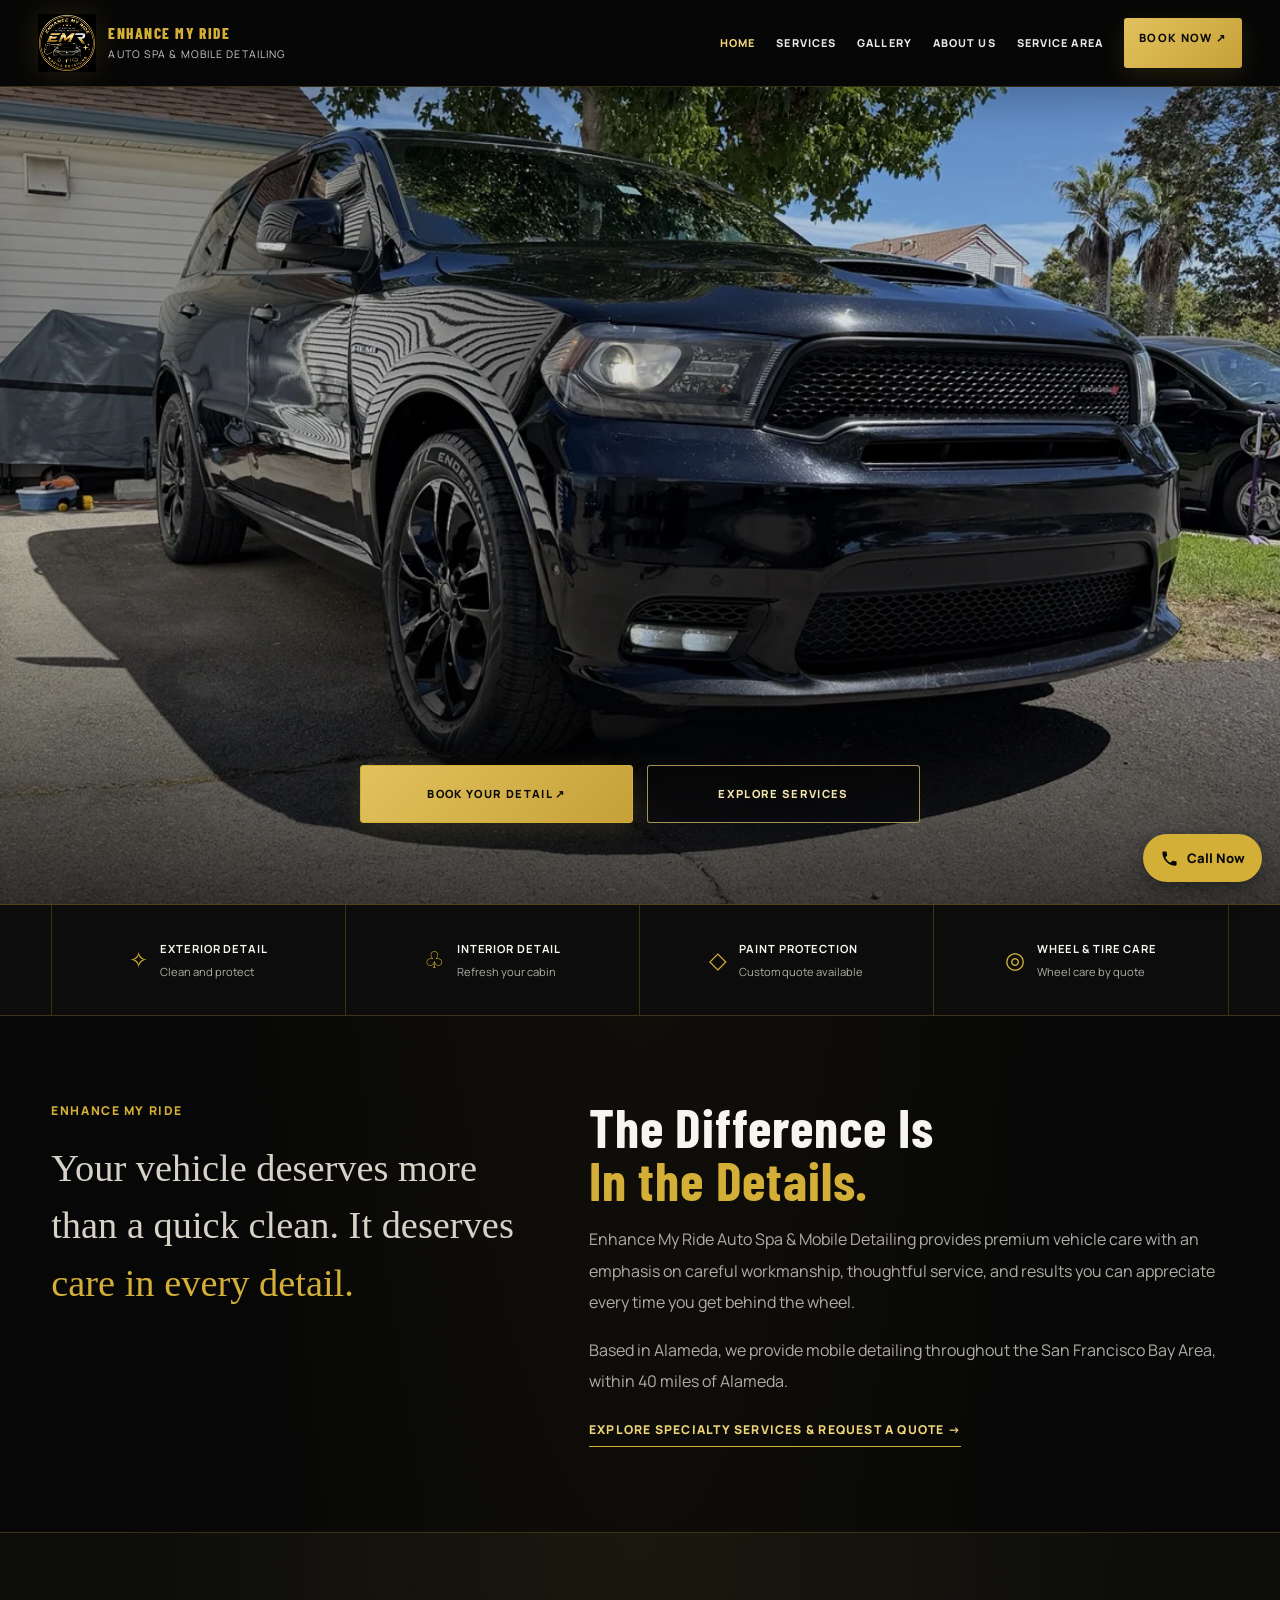
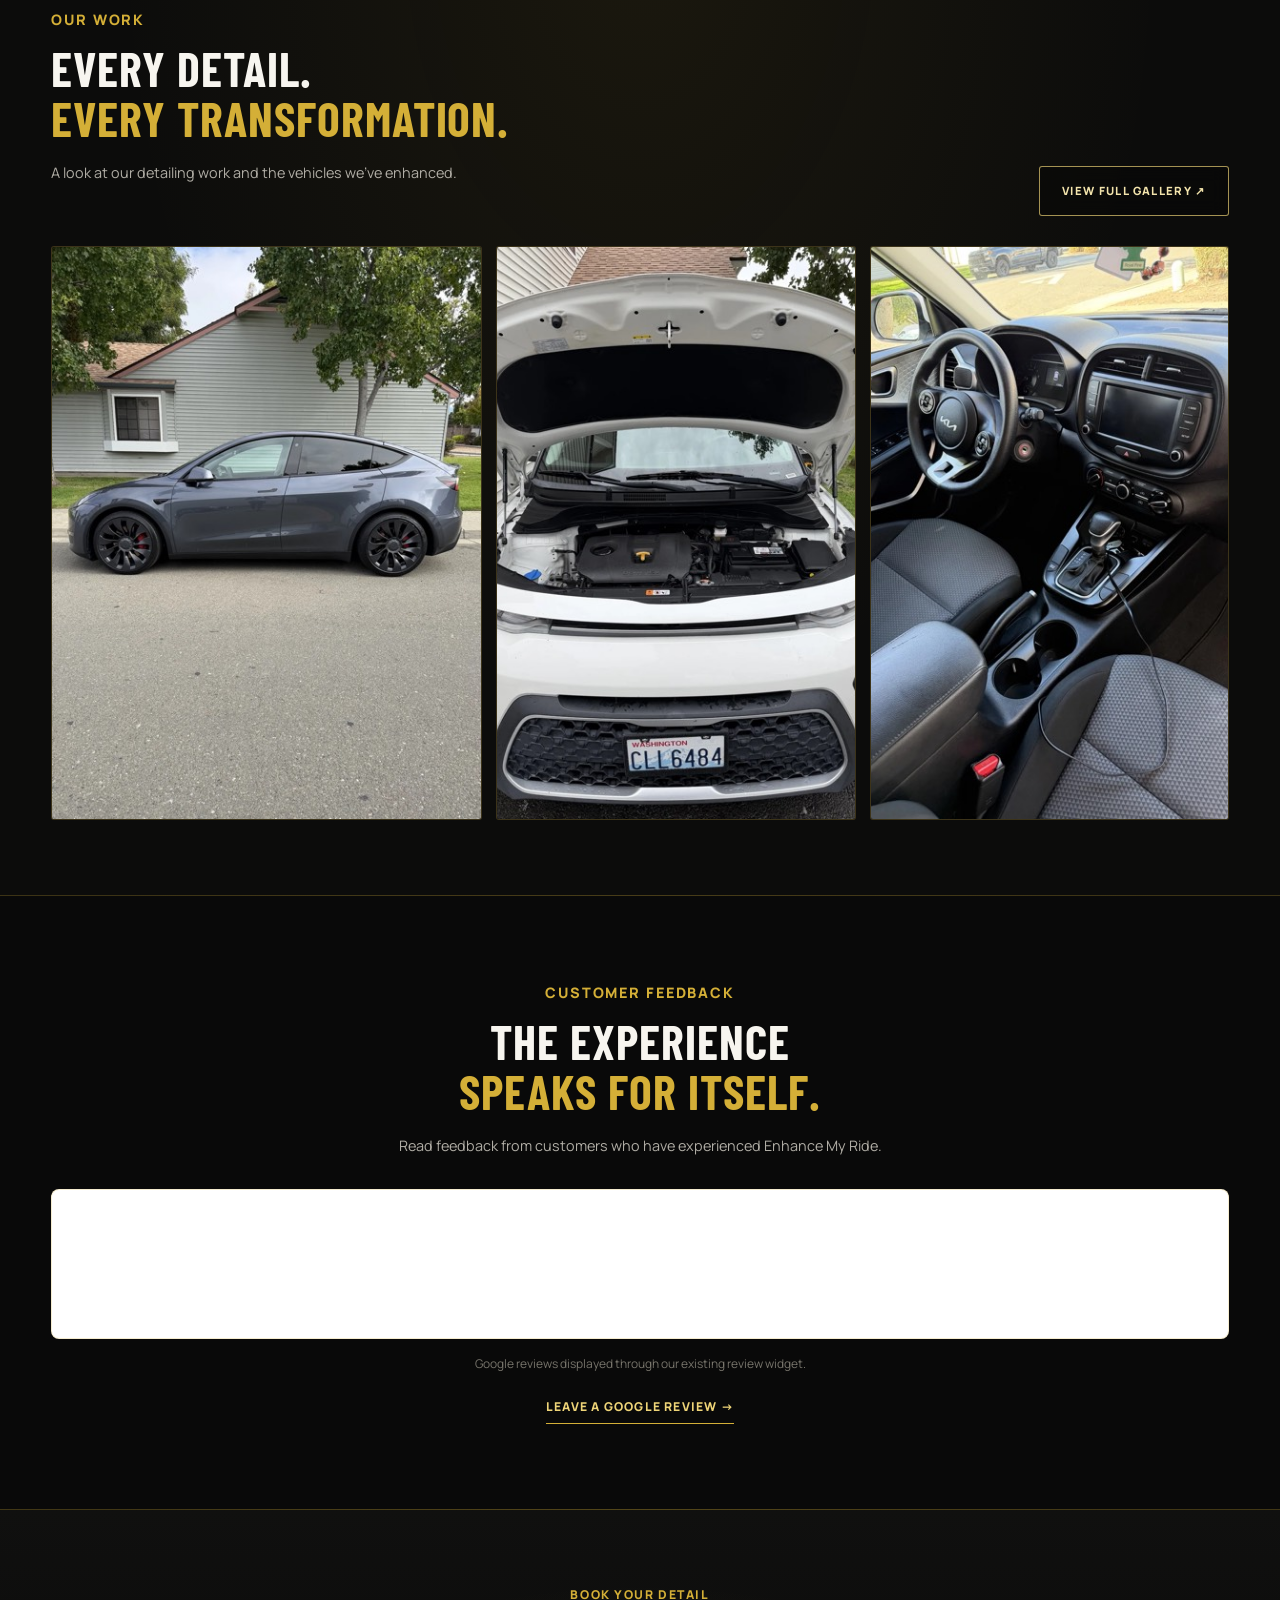
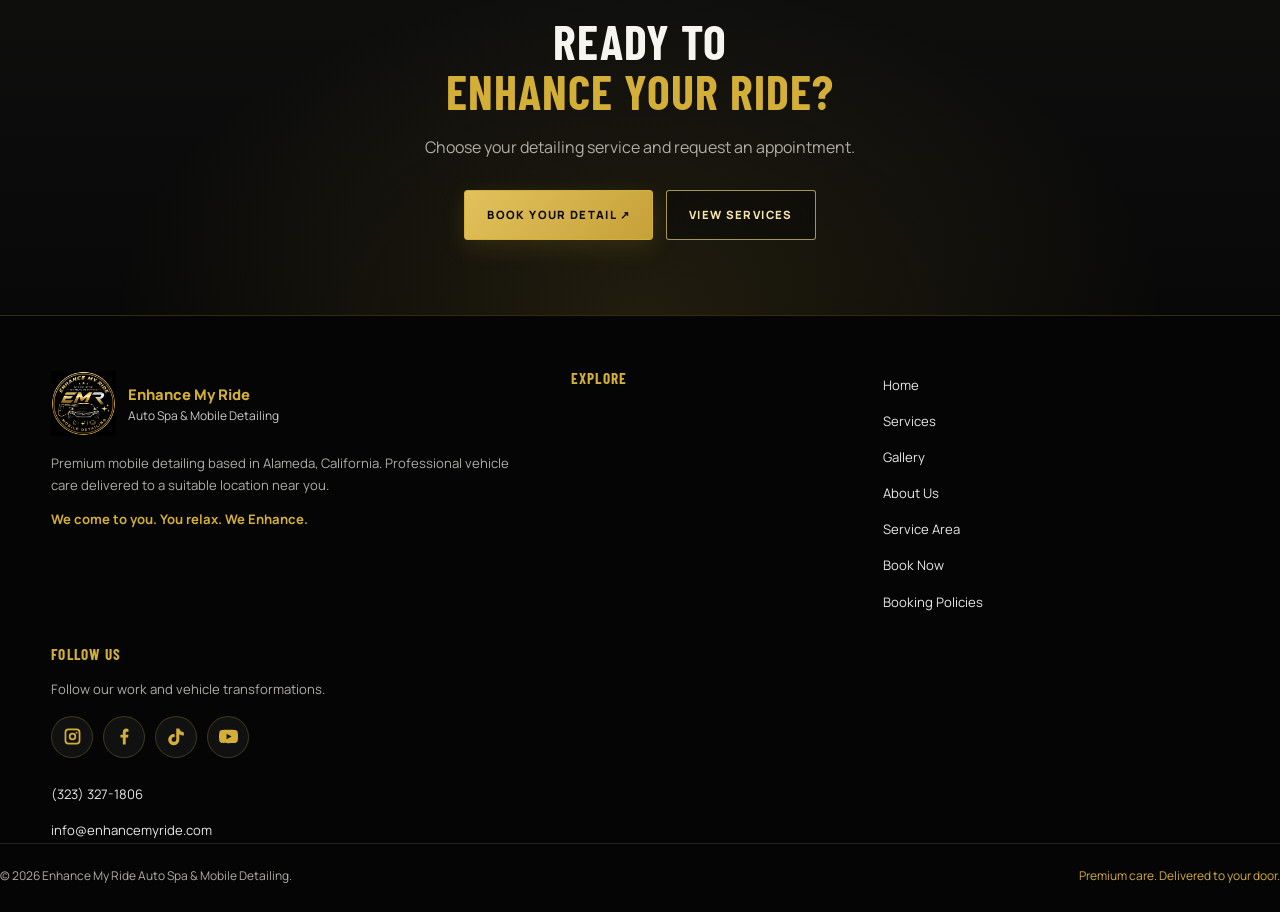
==== index.html @ b9f1338a "Redesign website with premium automotive styling" ====
<!DOCTYPE html>
<html lang="en">
<head>
  <meta charset="UTF-8">
  <meta name="viewport" content="width=device-width, initial-scale=1">

  <title>Mobile Car Detailing in Alameda, CA | Enhance My Ride Auto Spa</title>

  <meta name="description" content="Enhance My Ride Auto Spa &amp; Mobile Detailing provides mobile car detailing in Alameda and the Bay Area, within 40 miles. Request a custom quote.">
  <meta name="theme-color" content="#080808">
  <meta name="robots" content="index, follow">

  <link rel="canonical" href="https://enhancemyride.com/">
  <link rel="icon" href="images/enhance-my-ride-logo.webp?v=3">

  <meta property="og:type" content="website">
  <meta property="og:title" content="Mobile Car Detailing in Alameda, CA | Enhance My Ride Auto Spa">
  <meta property="og:description" content="Mobile detailing in Alameda and the San Francisco Bay Area within 40 miles. Request a custom quote from Enhance My Ride Auto Spa &amp; Mobile Detailing.">
  <meta property="og:url" content="https://enhancemyride.com/">
  <meta property="og:site_name" content="Enhance My Ride Auto Spa &amp; Mobile Detailing">
  <meta property="og:image" content="https://enhancemyride.com/images/enhance-my-ride-logo.webp">

  <meta name="twitter:card" content="summary_large_image">
  <meta name="twitter:title" content="Mobile Car Detailing in Alameda, CA | Enhance My Ride Auto Spa">
  <meta name="twitter:description" content="Mobile detailing in Alameda and the Bay Area within 40 miles. Request a custom quote.">
  <meta name="twitter:image" content="https://enhancemyride.com/images/enhance-my-ride-logo.webp">

  <link rel="preconnect" href="https://fonts.googleapis.com">
  <link rel="preconnect" href="https://fonts.gstatic.com" crossorigin>

  <link href="https://fonts.googleapis.com/css2?family=Barlow+Condensed:wght@500;600;700;800&family=Manrope:wght@400;500;600;700;800&display=swap" rel="stylesheet">
  <link rel="preload" as="image" href="images/IMG_3235.webp" fetchpriority="high">

  <script type="application/ld+json">
  {
    "@context": "https://schema.org",
    "@graph": [
      {
        "@type": "AutomotiveBusiness",
        "@id": "https://enhancemyride.com/#business",
        "name": "Enhance My Ride Auto Spa & Mobile Detailing",
        "url": "https://enhancemyride.com/",
        "image": "https://enhancemyride.com/images/enhance-my-ride-logo.webp",
        "telephone": "+1-323-327-1806",
        "email": "info@enhancemyride.com",
        "priceRange": "$$",
        "description": "Enhance My Ride Auto Spa & Mobile Detailing provides mobile auto detailing in Alameda and the San Francisco Bay Area, within 40 miles of Alameda.",
        "address": {
          "@type": "PostalAddress",
          "addressLocality": "Alameda",
          "addressRegion": "CA",
          "addressCountry": "US"
        },
        "areaServed": [
          {"@type":"City","name":"Alameda, California"},
          {"@type":"City","name":"Oakland, California"},
          {"@type":"City","name":"San Leandro, California"},
          {"@type":"City","name":"Berkeley, California"},
          {"@type":"City","name":"Emeryville, California"},
          {"@type":"City","name":"Hayward, California"},
          {"@type":"City","name":"San Francisco, California"}
        ]
      },
      {
        "@type": "WebSite",
        "@id": "https://enhancemyride.com/#website",
        "url": "https://enhancemyride.com/",
        "name": "Enhance My Ride Auto Spa & Mobile Detailing",
        "publisher": {
          "@id": "https://enhancemyride.com/#business"
        }
      },
      {
        "@type": "WebPage",
        "@id": "https://enhancemyride.com/#webpage",
        "url": "https://enhancemyride.com/",
        "name": "Mobile Car Detailing in Alameda, CA",
        "isPartOf": {
          "@id": "https://enhancemyride.com/#website"
        },
        "about": {
          "@id": "https://enhancemyride.com/#business"
        }
      }
    ]
  }
  </script>

  <style>
    :root {
      --black: #080808;
      --black-soft: #111111;
      --black-card: #171715;
      --gold: #d4af37;
      --gold-light: #ecd27a;
      --white: #f6f4ee;
      --muted: #aaa69b;
      --line: rgba(212,175,55,.25);
      --max: 1180px;
    }

    *,
    *::before,
    *::after {
      box-sizing: border-box;
      margin: 0;
      padding: 0;
    }

    html {
      scroll-behavior: smooth;
      scroll-padding-top: 100px;
    }

    body {
      min-width: 320px;
      overflow-x: hidden;
      background: var(--black);
      color: var(--white);
      font-family: "Montserrat", sans-serif;
      line-height: 1.7;
    }

    a {
      color: inherit;
      text-decoration: none;
    }

    img,
    svg {
      display: block;
      max-width: 100%;
    }

    button {
      font: inherit;
      -webkit-tap-highlight-color: transparent;
    }

    a:focus-visible,
    button:focus-visible {
      outline: 3px solid var(--gold-light);
      outline-offset: 4px;
    }

    .container {
      width: min(92%, var(--max));
      margin-inline: auto;
    }

    .gold {
      color: var(--gold);
    }

    .eyebrow {
      margin-bottom: 12px;
      color: var(--gold);
      font-size: .76rem;
      font-weight: 800;
      letter-spacing: .2em;
      text-transform: uppercase;
    }

    h1,
    h2 {
      font-family: "Playfair Display", Georgia, serif;
      line-height: 1.2;
    }

    h1 {
      margin-bottom: 20px;
      font-size: clamp(2.7rem, 6vw, 5.8rem);
    }

    h2 {
      margin-bottom: 18px;
      font-size: clamp(2rem, 4vw, 3rem);
    }

    h3 {
      line-height: 1.35;
    }

    p {
      color: var(--muted);
    }

    .section {
      padding: 78px 0;
    }

    .section-heading {
      max-width: 740px;
      margin-bottom: 30px;
    }

    .section-heading p {
      max-width: 680px;
      font-size: .9rem;
    }

    .btn {
      display: inline-flex;
      min-height: 48px;
      align-items: center;
      justify-content: center;
      gap: 9px;
      padding: 13px 22px;
      border: 1px solid var(--gold);
      border-radius: 8px;
      background: var(--gold);
      color: #080808;
      font-size: .84rem;
      font-weight: 800;
      text-align: center;
      transition: transform .2s ease, background .2s ease;
    }

    .btn:hover {
      transform: translateY(-2px);
      background: var(--gold-light);
    }

    .btn-outline {
      background: transparent;
      color: var(--gold);
    }

    .btn-outline:hover {
      background: rgba(212,175,55,.1);
    }

    .actions {
      display: flex;
      flex-wrap: wrap;
      gap: 13px;
      margin-top: 28px;
    }

    /* HEADER */

    .site-header {
      position: sticky;
      top: 0;
      z-index: 1000;
      background: rgba(8,8,8,.97);
      border-bottom: 1px solid var(--line);
      backdrop-filter: blur(14px);
    }

    .nav-container {
      position: relative;
      display: flex;
      min-height: 82px;
      align-items: center;
      justify-content: space-between;
      gap: 20px;
    }

    .brand {
      display: flex;
      min-width: 0;
      align-items: center;
      gap: 12px;
    }

    .brand img {
      width: 58px;
      height: 58px;
      flex-shrink: 0;
      object-fit: contain;
    }

    .brand-name {
      display: block;
      color: var(--gold);
      font-size: .96rem;
      font-weight: 800;
      line-height: 1.3;
    }

    .brand-tagline {
      display: block;
      margin-top: 3px;
      color: #c9c9c9;
      font-size: .66rem;
      line-height: 1.4;
    }

    .menu {
      display: none;
      width: 44px;
      height: 44px;
      flex-shrink: 0;
      align-items: center;
      justify-content: center;
      border: 1px solid var(--line);
      border-radius: 8px;
      background: var(--black-card);
      color: var(--gold);
      font-size: 1.5rem;
      cursor: pointer;
    }

    .nav {
      display: flex;
      align-items: center;
      justify-content: flex-end;
      gap: 20px;
    }

    .nav a {
      color: #e7e7e7;
      font-size: .78rem;
      font-weight: 600;
      transition: color .2s ease;
    }

    .nav a:hover,
    .nav a[aria-current="page"] {
      color: var(--gold);
    }

    .nav .nav-book {
      padding: 10px 15px;
      border-radius: 6px;
      background: var(--gold);
      color: #080808;
      font-weight: 800;
      white-space: nowrap;
    }

    .nav .nav-book:hover {
      background: var(--gold-light);
      color: #080808;
    }

    /* HERO SLIDESHOW */

    .hero {
      position: relative;
      isolation: isolate;
      height: min(740px, calc(100svh - 82px));
      min-height: 590px;
      overflow: hidden;
      background: #111;
      border-bottom: 1px solid var(--line);
    }

    .slides,
    .slide {
      position: absolute;
      inset: 0;
    }

    .slide {
      background-color: #111;
      background-size: cover;
      background-position: center 53%;
      opacity: 0;
      transform: scale(1.04);
      transition: opacity 1.2s ease, transform 7s linear;
      will-change: opacity;
    }

    .slide.active {
      z-index: 1;
      opacity: 1;
      transform: scale(1);
    }

    .hero-content {
      position: relative;
      z-index: 2;
      display: flex;
      height: 100%;
      flex-direction: column;
      justify-content: center;
      align-items: flex-start;
      padding-top: 35px;
      padding-bottom: 95px;
    }

    .hero-content > * {
      max-width: 760px;
    }

    /* SERVICE HIGHLIGHTS */

    .service-strip {
      border-bottom: 1px solid var(--line);
      background: #0c0c0c;
    }

    .strip-grid {
      display: grid;
      grid-template-columns: repeat(4, minmax(0, 1fr));
      border-right: 1px solid var(--line);
      border-left: 1px solid var(--line);
    }

    .strip-item {
      display: flex;
      min-height: 110px;
      align-items: center;
      justify-content: center;
      gap: 12px;
      padding: 20px;
      border-right: 1px solid var(--line);
    }

    .strip-item:last-child {
      border-right: 0;
    }

    .strip-icon {
      color: var(--gold);
      font-size: 1.45rem;
    }

    .strip-item strong {
      display: block;
      font-size: .7rem;
      letter-spacing: .08em;
      text-transform: uppercase;
    }

    .strip-item small {
      display: block;
      margin-top: 3px;
      color: var(--muted);
      font-size: .7rem;
    }

    /* INTRO */

    .intro {
      padding: 85px 0;
    }

    .intro-grid {
      display: grid;
      grid-template-columns: .85fr 1.15fr;
      gap: 65px;
      align-items: start;
    }

    .intro-quote {
      margin-top: 18px;
      color: #d7d2c7;
      font-family: "Playfair Display", Georgia, serif;
      font-size: clamp(1.6rem, 3vw, 2.4rem);
      line-height: 1.5;
    }

    .intro-content p {
      margin-top: 17px;
      line-height: 1.95;
    }

    .text-link {
      display: inline-block;
      margin-top: 23px;
      padding-bottom: 5px;
      border-bottom: 1px solid var(--gold);
      color: var(--gold-light);
      font-size: .76rem;
      font-weight: 800;
      letter-spacing: .1em;
      text-transform: uppercase;
    }

    .text-link:hover {
      color: #fff;
    }

    /* GALLERY PREVIEW */

    .gallery {
      padding: 75px 0;
      border-top: 1px solid var(--line);
      border-bottom: 1px solid var(--line);
      background:
        radial-gradient(ellipse at 100% 0, rgba(212,175,55,.07), transparent 45%),
        #101010;
    }

    .gallery-head {
      display: flex;
      align-items: end;
      justify-content: space-between;
      gap: 24px;
    }

    .gallery-tiles {
      display: grid;
      grid-template-columns: 1.2fr 1fr 1fr;
      gap: 14px;
      margin-top: 30px;
    }

    .gallery-tile {
      min-height: 230px;
      overflow: hidden;
      border: 1px solid var(--line);
      border-radius: 8px;
      background: #161616;
    }

    .gallery-tile img {
      width: 100%;
      height: 100%;
      min-height: 230px;
      object-fit: cover;
      transition: transform .5s ease;
    }

    .gallery-tile:hover img {
      transform: scale(1.04);
    }

    /* REVIEWS */

    .reviews {
      padding: 85px 0;
      background: #090909;
    }

    .reviews-head {
      max-width: 720px;
      margin: 0 auto 30px;
      text-align: center;
    }

    .reviews-head p {
      max-width: 650px;
      margin-inline: auto;
      font-size: .9rem;
    }

    .reviews-shell {
      min-height: 150px;
      padding: 12px;
      border: 1px solid var(--line);
      border-radius: 8px;
      background: #fff;
      color: #111;
    }

    .reviews-note {
      margin-top: 15px;
      color: #77746b;
      font-size: .75rem;
      text-align: center;
    }

    /* FINAL BOOKING CTA */

    .cta {
      padding: 75px 0;
      border-top: 1px solid var(--line);
      background:
        radial-gradient(ellipse at 50% 100%, rgba(212,175,55,.12), transparent 58%),
        #0e0e0e;
      text-align: center;
    }

    .cta-content {
      max-width: 760px;
      margin-inline: auto;
    }

    .cta-content > p:not(.eyebrow) {
      max-width: 670px;
      margin-inline: auto;
    }

    .cta .actions {
      justify-content: center;
    }

    /* FOOTER */

    .footer {
      padding: 55px 0 25px;
      border-top: 1px solid var(--line);
      background: #050505;
    }

    .footer-top {
      display: grid;
      grid-template-columns: 1.4fr .8fr 1fr;
      gap: 35px;
      padding-bottom: 32px;
    }

    .footer-brand {
      display: flex;
      align-items: center;
      gap: 12px;
      margin-bottom: 16px;
    }

    .footer-logo {
      width: 65px;
      height: 65px;
      flex-shrink: 0;
      object-fit: contain;
    }

    .footer-brand-name,
    .footer-brand-sub {
      display: block;
    }

    .footer-brand-name {
      color: var(--gold);
      font-size: .92rem;
      font-weight: 800;
    }

    .footer-brand-sub {
      color: #c9c9c9;
      font-size: .75rem;
      line-height: 1.5;
    }

    .footer-text {
      margin-bottom: 12px;
      font-size: .82rem;
    }

    .footer-slogan {
      color: var(--gold);
      font-size: .82rem;
      font-weight: 700;
    }

    .footer-heading {
      margin-bottom: 15px;
      color: var(--gold);
      font-family: "Montserrat", sans-serif;
      font-size: .95rem;
      font-weight: 800;
    }

    .footer-links {
      display: grid;
      gap: 9px;
      list-style: none;
    }

    .footer-links a {
      overflow-wrap: anywhere;
      color: #e7e7e7;
      font-size: .82rem;
      transition: color .2s ease;
    }

    .footer-links a:hover {
      color: var(--gold);
    }

    .socials {
      display: flex;
      flex-wrap: wrap;
      gap: 10px;
      margin-top: 16px;
    }

    .social-link {
      display: grid;
      width: 42px;
      height: 42px;
      flex-shrink: 0;
      place-items: center;
      border: 1px solid var(--line);
      border-radius: 50%;
      background: #111;
      transition: background .2s ease, border-color .2s ease, transform .2s ease;
    }

    .social-link:hover {
      transform: translateY(-2px);
      border-color: var(--gold);
      background: rgba(212,175,55,.12);
    }

    .social-link svg {
      width: 19px;
      height: 19px;
      fill: var(--gold);
    }

    .footer-bottom {
      display: flex;
      align-items: center;
      justify-content: space-between;
      flex-wrap: wrap;
      gap: 10px 20px;
      padding-top: 22px;
      border-top: 1px solid rgba(255,255,255,.1);
    }

    .footer-bottom p {
      font-size: .75rem;
    }

    .footer-tagline {
      color: var(--gold);
    }

    /* FLOATING CALL BUTTON */

    .floating-call {
      position: fixed;
      right: 18px;
      bottom: 18px;
      z-index: 900;
      display: inline-flex;
      min-height: 48px;
      align-items: center;
      justify-content: center;
      gap: 8px;
      padding: 12px 17px;
      border: 0;
      border-radius: 999px;
      background: var(--gold);
      color: #080808;
      box-shadow: 0 6px 24px rgba(0,0,0,.45);
      font-size: .82rem;
      font-weight: 800;
      transition: background .2s ease, transform .2s ease;
    }

    .floating-call:hover {
      transform: translateY(-2px);
      background: var(--gold-light);
    }

    .floating-call svg {
      width: 19px;
      height: 19px;
      fill: currentColor;
    }

    /* TABLET */

    @media(max-width:1000px) {
      .nav {
        gap: 13px;
      }

      .nav a {
        font-size: .73rem;
      }
    }

    /* MOBILE NAV + LAYOUT */

    @media(max-width:800px) {
      .nav-container {
        min-height: 76px;
        flex-wrap: wrap;
        padding: 12px 0;
      }

      .brand img {
        width: 50px;
        height: 50px;
      }

      .menu {
        display: inline-flex;
        margin-left: auto;
      }

      .nav {
        display: none;
        width: 100%;
        align-items: stretch;
        flex-direction: column;
        gap: 0;
        padding: 8px 0 12px;
      }

      .nav.is-open {
        display: flex;
      }

      .nav a {
        padding: 11px 8px;
        border-bottom: 1px solid rgba(255,255,255,.07);
        font-size: .85rem;
      }

      .nav .nav-book {
        margin-top: 8px;
        padding: 12px 15px;
        text-align: center;
      }

      .hero {
        height: 660px;
        min-height: 560px;
      }

      .hero-content {
        padding-bottom: 100px;
      }

      .strip-grid {
        grid-template-columns: repeat(2, minmax(0, 1fr));
      }

      .strip-item:nth-child(2) {
        border-right: 0;
      }

      .strip-item:nth-child(-n+2) {
        border-bottom: 1px solid var(--line);
      }

      .intro-grid {
        grid-template-columns: 1fr;
        gap: 25px;
      }

      .gallery-tiles {
        grid-template-columns: 1fr 1fr;
      }

      .gallery-tile:first-child {
        grid-column: span 2;
      }

      .footer-top {
        grid-template-columns: 1fr 1fr;
        gap: 30px;
      }

      .footer-top > div:first-child {
        grid-column: 1/-1;
      }
    }

    /* SMALL MOBILE */

    @media(max-width:600px) {
      .hero {
        height: 660px;
        min-height: 600px;
      }

      .hero-content {
        padding-top: 28px;
        padding-bottom: 125px;
      }

      .strip-item {
        min-height: 100px;
        gap: 8px;
        padding: 13px 9px;
      }

      .strip-icon {
        font-size: 1.2rem;
      }

      .strip-item strong {
        font-size: .61rem;
      }

      .strip-item small {
        font-size: .63rem;
      }

      .intro,
      .reviews {
        padding: 65px 0;
      }

      .gallery {
        padding: 62px 0;
      }

      .gallery-head {
        align-items: flex-start;
        flex-direction: column;
      }

      .gallery-head .btn {
        width: 100%;
      }

      .gallery-tiles {
        grid-template-columns: 1fr 1fr;
        gap: 8px;
      }

      .gallery-tile,
      .gallery-tile img {
        min-height: 150px;
      }

      .footer-top {
        grid-template-columns: 1fr;
        gap: 27px;
      }

      .footer-top > div:first-child {
        grid-column: auto;
      }

      .footer-bottom {
        align-items: flex-start;
        flex-direction: column;
      }

      .cta {
        padding: 62px 0;
      }

      .cta .actions {
        flex-direction: column;
        align-items: stretch;
        max-width: 340px;
        margin-inline: auto;
        margin-top: 24px;
      }

      .floating-call {
        right: 12px;
        bottom: 12px;
        min-height: 44px;
        padding: 10px 14px;
      }
    }

    @media(prefers-reduced-motion:reduce) {
      html {
        scroll-behavior: auto;
      }

      *,
      *::before,
      *::after {
        scroll-behavior: auto !important;
        transition-duration: .01ms !important;
        animation-duration: .01ms !important;
        animation-iteration-count: 1 !important;
      }
    }
  </style>
  <link rel="stylesheet" href="css/premium.css">
</head>

<body class="home-page">

  <!-- HEADER -->
  <header class="site-header">
    <div class="container nav-container">

      <a class="brand" href="index.html" aria-label="Enhance My Ride homepage">
        <img
          src="images/enhance-my-ride-logo.webp?v=3"
          alt="Enhance My Ride Auto Spa logo"
          width="58"
          height="58"
          fetchpriority="high"
        >

        <span>
          <span class="brand-name">ENHANCE MY RIDE</span>
          <span class="brand-tagline">AUTO SPA &amp; MOBILE DETAILING</span>
        </span>
      </a>

      <button
        class="menu"
        type="button"
        aria-label="Open navigation"
        aria-expanded="false"
        aria-controls="main-nav"
      >☰</button>

      <nav class="nav" id="main-nav" aria-label="Main navigation">
        <a href="index.html" aria-current="page">Home</a>
        <a href="services.html">Services</a>
        <a href="gallery.html">Gallery</a>
        <a href="about.html">About Us</a>
        <a href="service-area.html">Service Area</a>
        <a href="book-now.html" class="nav-book">Book Now ↗</a>
      </nav>

    </div>
  </header>

  <main>

    <!-- HERO -->
    <section class="hero" aria-label="Enhance My Ride mobile detailing">
      <div class="slides" aria-hidden="true">
        <div class="slide active">
          <img src="images/IMG_3235.webp" alt="" width="1152" height="1536" fetchpriority="high" decoding="async">
        </div>
        <div class="slide">
          <img data-src="images/IMG_4318-1.webp" alt="" width="1152" height="1536" decoding="async">
        </div>
        <div class="slide">
          <img data-src="images/IMG_4876.webp" alt="" width="1152" height="1536" decoding="async">
        </div>
      </div>

      <div class="container hero-content">
        <div class="actions">
          <a class="btn" href="book-now.html">Book Your Detail ↗</a>
          <a class="btn btn-outline" href="services.html">Explore Services</a>
        </div>
      </div>
    </section>

    <!-- SERVICE HIGHLIGHTS -->
    <section class="service-strip" aria-label="Detailing services">
      <div class="container strip-grid">

        <div class="strip-item">
          <span class="strip-icon" aria-hidden="true">✧</span>
          <span>
            <strong>Exterior Detail</strong>
            <small>Clean and protect</small>
          </span>
        </div>

        <div class="strip-item">
          <span class="strip-icon" aria-hidden="true">♧</span>
          <span>
            <strong>Interior Detail</strong>
            <small>Refresh your cabin</small>
          </span>
        </div>

        <div class="strip-item">
          <span class="strip-icon" aria-hidden="true">◇</span>
          <span>
            <strong>Paint Protection</strong>
            <small>Custom quote available</small>
          </span>
        </div>

        <div class="strip-item">
          <span class="strip-icon" aria-hidden="true">◎</span>
          <span>
            <strong>Wheel &amp; Tire Care</strong>
            <small>Wheel care by quote</small>
          </span>
        </div>

      </div>
    </section>

    <!-- ABOUT / INTRO -->
    <section class="intro">
      <div class="container intro-grid">

        <div>
          <p class="eyebrow">Enhance My Ride</p>

          <p class="intro-quote">
            Your vehicle deserves more than a quick clean.
            It deserves <span class="gold">care in every detail.</span>
          </p>
        </div>

        <div class="intro-content">
          <h1>
            The Difference Is<br>
            <span class="gold">In the Details.</span>
          </h1>

          <p>
            Enhance My Ride Auto Spa &amp; Mobile Detailing provides
            premium vehicle care with an emphasis on careful workmanship,
            thoughtful service, and results you can appreciate every
            time you get behind the wheel.
          </p>

          <p>
            Based in Alameda, we provide mobile detailing throughout
            the San Francisco Bay Area, within 40 miles of Alameda.
          </p>

          <a class="text-link" href="services.html#specialty-services">Explore Specialty Services &amp; Request a Quote →</a>
        </div>

      </div>
    </section>

    <!-- GALLERY PREVIEW -->
    <section class="gallery">
      <div class="container">

        <div class="gallery-head">
          <div class="section-heading">
            <p class="eyebrow">Our Work</p>

            <h2>
              Every Detail.<br>
              <span class="gold">Every Transformation.</span>
            </h2>

            <p>
              A look at our detailing work and the vehicles we’ve enhanced.
            </p>
          </div>

          <a class="btn btn-outline" href="gallery.html">View Full Gallery ↗</a>
        </div>

        <div class="gallery-tiles">

          <a class="gallery-tile" href="gallery.html" aria-label="View our detailing gallery">
            <img
              src="images/optimized/gallery/IMG_3412.jpg"
              alt="Vehicle detailing work by Enhance My Ride"
              loading="lazy"
              decoding="async"
            >
          </a>

          <a class="gallery-tile" href="gallery.html" aria-label="View more detailing work">
            <img
              src="images/optimized/gallery/IMG_3555.jpg"
              alt="Mobile detailing results by Enhance My Ride"
              loading="lazy"
              decoding="async"
            >
          </a>

          <a class="gallery-tile" href="gallery.html" aria-label="Explore our vehicle transformations">
            <img
              src="images/optimized/gallery/IMG_3609.jpg"
              alt="Vehicle transformation by Enhance My Ride"
              loading="lazy"
              decoding="async"
            >
          </a>

        </div>
      </div>
    </section>

    <!-- REVIEWS -->
    <section class="reviews" id="reviews">
      <div class="container">

        <div class="reviews-head">
          <p class="eyebrow">Customer Feedback</p>

          <h2>
            The Experience<br>
            <span class="gold">Speaks for Itself.</span>
          </h2>

          <p>
            Read feedback from customers who have experienced
            Enhance My Ride.
          </p>
        </div>

        <div class="reviews-shell">
          <div
            class="elfsight-app-3044b402-0df7-4237-8572-14a2cb4b940b"
            data-elfsight-app-lazy
          ></div>
        </div>

        <p class="reviews-note">
          Google reviews displayed through our existing review widget.
        </p>

        <div style="text-align:center">
          <a
            class="text-link"
            href="https://search.google.com/local/writereview?placeid=ChIJycCMkhJhCkoRHL89gmaro1g"
            target="_blank"
            rel="noopener noreferrer"
          >Leave a Google Review →</a>
        </div>

      </div>
    </section>

    <!-- FINAL CTA -->
    <section class="cta">
      <div class="container cta-content">

        <p class="eyebrow">Book Your Detail</p>

        <h2>
          Ready to<br>
          <span class="gold">Enhance Your Ride?</span>
        </h2>

        <p>
          Choose your detailing service and request an appointment.
        </p>

        <div class="actions">
          <a class="btn" href="book-now.html">Book Your Detail ↗</a>
          <a class="btn btn-outline" href="services.html">View Services</a>
        </div>

      </div>
    </section>

  </main>

  <!-- FOOTER -->
  <footer class="footer">
    <div class="container">

      <div class="footer-top">

        <div>
          <a class="footer-brand" href="index.html" aria-label="Enhance My Ride homepage">
            <img
              class="footer-logo"
              src="images/enhance-my-ride-logo.webp?v=3"
              alt="Enhance My Ride logo"
              width="65"
              height="65"
              loading="lazy"
              decoding="async"
            >

            <span>
              <span class="footer-brand-name">Enhance My Ride</span>
              <span class="footer-brand-sub">Auto Spa &amp; Mobile Detailing</span>
            </span>
          </a>

          <p class="footer-text">Premium mobile detailing based in Alameda, California. Professional vehicle care delivered to a suitable location near you.</p>
          <p class="footer-slogan">We come to you. You relax. We Enhance.</p>
        </div>
        
        
          <h2 class="footer-heading">Explore</h2>

          <ul class="footer-links">
            <li><a href="index.html" aria-current="page">Home</a></li>
            <li><a href="services.html">Services</a></li>
            <li><a href="gallery.html">Gallery</a></li>
            <li><a href="about.html">About Us</a></li>
            <li><a href="service-area.html">Service Area</a></li>
            <li><a href="book-now.html">Book Now</a></li>
            <li><a href="booking-policies.html">Booking Policies</a></li>
          </ul>
        </div>

        <div>
          <h2 class="footer-heading">Follow Us</h2>

          <p class="footer-text">
            Follow our work and vehicle transformations.
          </p>

          <div class="socials">

            <a
              class="social-link"
              href="https://www.instagram.com/enhancemyridemobiledetailing/"
              target="_blank"
              rel="noopener noreferrer"
              aria-label="Instagram"
            >
              <svg viewBox="0 0 24 24" aria-hidden="true">
                <path d="M7 2h10a5 5 0 0 1 5 5v10a5 5 0 0 1-5 5H7a5 5 0 0 1-5-5V7a5 5 0 0 1 5-5Zm0 2.2A2.8 2.8 0 0 0 4.2 7v10A2.8 2.8 0 0 0 7 19.8h10a2.8 2.8 0 0 0 2.8-2.8V7A2.8 2.8 0 0 0 17 4.2H7Zm5 3.1a4.7 4.7 0 1 1 0 9.4 4.7 4.7 0 0 1 0-9.4Zm0 2.2a2.5 2.5 0 1 0 0 5 2.5 2.5 0 0 0 0-5Zm5.1-3.4a1.1 1.1 0 1 1 0 2.2 1.1 1.1 0 0 1 0-2.2Z"/>
              </svg>
            </a>

            <a
              class="social-link"
              href="https://www.facebook.com/enhancemyridemobiledetailing/"
              target="_blank"
              rel="noopener noreferrer"
              aria-label="Facebook"
            >
              <svg viewBox="0 0 24 24" aria-hidden="true">
                <path d="M13.5 22v-8.8h3l.45-3.45H13.5V7.55c0-1 .28-1.68 1.72-1.68h1.84V2.78A24 24 0 0 0 14.38 2C11.72 2 9.9 3.62 9.9 6.6v3.15H6.9v3.45h3V22h3.6Z"/>
              </svg>
            </a>

            <a
              class="social-link"
              href="https://www.tiktok.com/@enhancemyride"
              target="_blank"
              rel="noopener noreferrer"
              aria-label="TikTok"
            >
              <svg viewBox="0 0 24 24" aria-hidden="true">
                <path d="M19.6 6.3a6.4 6.4 0 0 1-4.1-4.1V2h-3.8v13.7a2.9 2.9 0 1 1-2-2.75V9.1a7 7 0 1 0 5.8 6.9V9a10 10 0 0 0 5.8 1.85V7.1a6.5 6.5 0 0 1-1.7-.8Z"/>
              </svg>
            </a>

            <a
              class="social-link"
              href="https://www.youtube.com/@enhancemyride"
              target="_blank"
              rel="noopener noreferrer"
              aria-label="YouTube"
            >
              <svg viewBox="0 0 24 24" aria-hidden="true">
                <path d="M23.5 6.2a3 3 0 0 0-2.1-2.1C19.6 3.6 12 3.6 12 3.6s-7.6 0-9.4.5A3 3 0 0 0 .5 6.2 31 31 0 0 0 0 12a31 31 0 0 0 .5 5.8 3 3 0 0 0 2.1 2.1c1.8.5 9.4.5 9.4.5s7.6 0 9.4-.5a3 3 0 0 0 2.1-2.1A31 31 0 0 0 24 12a31 31 0 0 0-.5-5.8ZM9.6 15.6V8.4l6.3 3.6-6.3 3.6Z"/>
              </svg>
            </a>

          </div>

          <ul class="footer-links" style="margin-top:22px">
            <li><a href="tel:+13233271806">(323) 327-1806</a></li>
            <li><a href="mailto:info@enhancemyride.com">info@enhancemyride.com</a></li>
          </ul>

        </div>

      </div>

      <div class="footer-bottom">
        <p>
          © <span id="current-year">2026</span>
          Enhance My Ride Auto Spa &amp; Mobile Detailing.
        </p>

        <p class="footer-tagline">
          Premium care. Delivered to your door.
        </p>
      </div>

    </div>
  </footer>

  <!-- FLOATING CALL BUTTON -->
  <a
    class="floating-call"
    href="tel:+13233271806"
    aria-label="Call Enhance My Ride now"
  >
    <svg viewBox="0 0 24 24" aria-hidden="true">
      <path d="M6.6 10.8a15.1 15.1 0 0 0 6.6 6.6l2.2-2.2a1 1 0 0 1 1-.24 11.3 11.3 0 0 0 3.55.57 1 1 0 0 1 1 1V20a1 1 0 0 1-1 1C10.6 21 3 13.4 3 4a1 1 0 0 1 1-1h3.5a1 1 0 0 1 1 1 11.3 11.3 0 0 0 .57 3.55 1 1 0 0 1-.25 1l-2.22 2.25Z"/>
    </svg>
    <span>Call Now</span>
  </a>

  <!-- GOOGLE REVIEWS WIDGET -->
  <script src="https://elfsightcdn.com/platform.js" async></script>

  <!-- PAGE SCRIPTS -->
  <script>
    (() => {
      /* MOBILE NAVIGATION */
      const menuButton = document.querySelector(".menu");
      const nav = document.querySelector("#main-nav");

      if (menuButton && nav) {
        const closeMenu = () => {
          nav.classList.remove("is-open");
          menuButton.setAttribute("aria-expanded", "false");
          menuButton.setAttribute("aria-label", "Open navigation");
          menuButton.textContent = "☰";
        };

        menuButton.addEventListener("click", () => {
          const isOpen = nav.classList.toggle("is-open");

          menuButton.setAttribute("aria-expanded", String(isOpen));
          menuButton.setAttribute(
            "aria-label",
            isOpen ? "Close navigation" : "Open navigation"
          );

          menuButton.textContent = isOpen ? "×" : "☰";
        });

        nav.querySelectorAll("a").forEach(link => {
          link.addEventListener("click", closeMenu);
        });

        document.addEventListener("keydown", event => {
          if (event.key === "Escape") closeMenu();
        });

        window.addEventListener("resize", () => {
          if (window.innerWidth > 800) closeMenu();
        });
      }

      /* Cinematic hero slideshow: load only the next image when needed. */
      const slides = Array.from(document.querySelectorAll(".home-page .slide"));
      const reducedMotion = window.matchMedia(
        "(prefers-reduced-motion: reduce)"
      ).matches;
      let activeSlide = 0;
      let slideshowTimer = null;

      function queueNextSlide(delay = 6500) {
        window.clearTimeout(slideshowTimer);
        if (reducedMotion || document.hidden || slides.length < 2) return;
        slideshowTimer = window.setTimeout(() => {
          loadAndShow((activeSlide + 1) % slides.length);
        }, delay);
      }

      function showSlide(index) {
        activeSlide = index;
        slides.forEach((slide, slideIndex) => {
          const active = slideIndex === activeSlide;
          slide.classList.toggle("active", active);
          slide.setAttribute("aria-hidden", String(!active));
        });
        queueNextSlide();
      }

      function loadAndShow(index) {
        const slide = slides[index];
        const image = slide && slide.querySelector("img");
        if (!image) return;

        const source = image.dataset.src;
        if (!source) {
          showSlide(index);
          return;
        }

        const preload = new Image();
        preload.decoding = "async";
        preload.onload = async () => {
          image.src = source;
          delete image.dataset.src;
          if (image.decode) {
            try { await image.decode(); } catch (_) { /* The image has loaded; show it without waiting for decode. */ }
          }
          showSlide(index);
        };
        preload.onerror = () => {
          activeSlide = index;
          queueNextSlide(1200);
        };
        preload.src = source;
      }

      if (slides.length) {
        slides.forEach((slide, index) => {
          slide.setAttribute("aria-hidden", String(index !== 0));
        });
        queueNextSlide();
      }

      document.addEventListener("visibilitychange", () => {
        window.clearTimeout(slideshowTimer);
        if (!document.hidden) queueNextSlide();
      });

      /* CURRENT YEAR */
      const year = document.querySelector("#current-year");

      if (year) {
        year.textContent = new Date().getFullYear();
      }
    })();
  </script>

</body>
</html>
---- css/premium.css ----
/*
 * Shared Enhance My Ride visual system.
 * Keeps existing page structure and navigation while bringing the whole site
 * into one premium black-and-gold automotive visual language.
 */
:root {
  --black: #070707;
  --black-soft: #10100f;
  --black-card: #131312;
  --gold: #d4af37;
  --gold-light: #efd578;
  --white: #f7f5ef;
  --muted: #b0ada5;
  --line: rgba(212, 175, 55, .24);
  --max: 1240px;
}

html {
  scroll-behavior: smooth;
  scroll-padding-top: 104px;
  background: #070707;
}

body {
  background-color: #070707;
  background-image: radial-gradient(ellipse at 50% -20%, rgba(212, 175, 55, .075), transparent 55%);
  color: var(--white);
  font-family: "Manrope", "Montserrat", Arial, sans-serif;
  -webkit-font-smoothing: antialiased;
  text-rendering: optimizeLegibility;
}

h1,
h2,
h3,
.footer-heading {
  font-family: "Barlow Condensed", "Montserrat", Arial, sans-serif;
  font-weight: 700;
  letter-spacing: .015em;
}

h1 {
  line-height: .98;
  letter-spacing: .015em;
}

h2 {
  line-height: 1.03;
  letter-spacing: .02em;
}

.eyebrow,
.card-kicker,
.nav a,
.btn,
.nav-book,
.gallery-count {
  font-family: "Manrope", "Montserrat", Arial, sans-serif;
  letter-spacing: .13em;
  text-transform: uppercase;
}

.site-header {
  background: rgba(7, 7, 7, .96);
  border-bottom-color: rgba(212, 175, 55, .22);
  box-shadow: 0 12px 36px rgba(0, 0, 0, .2);
  -webkit-backdrop-filter: blur(18px) saturate(125%);
  backdrop-filter: blur(18px) saturate(125%);
}

.nav-container {
  width: min(94%, 1320px);
  min-height: 86px;
}

.brand img {
  filter: drop-shadow(0 0 15px rgba(212, 175, 55, .15));
}

.brand-name {
  font-family: "Barlow Condensed", "Manrope", sans-serif;
  letter-spacing: .095em;
}

.brand-tagline {
  letter-spacing: .105em;
}

.nav {
  gap: clamp(14px, 1.65vw, 26px);
}

.nav a {
  font-size: .68rem;
  font-weight: 800;
  letter-spacing: .1em;
  transition: color .22s ease, opacity .22s ease;
}

.nav a:not(.nav-book):hover,
.nav a[aria-current="page"]:not(.nav-book) {
  color: var(--gold-light);
}

.nav .nav-book,
.btn,
.hero-actions .btn {
  min-height: 50px;
  border-radius: 3px;
  font-size: .71rem;
  font-weight: 800;
  letter-spacing: .12em;
  text-transform: uppercase;
  transition: transform .24s ease, background .24s ease, border-color .24s ease, box-shadow .24s ease;
}

.nav .nav-book,
.btn:not(.btn-outline):not(.btn-ghost),
.btn-gold {
  border-color: var(--gold);
  background: linear-gradient(135deg, #e2c25d, #c6a038);
  color: #0b0b0a;
  box-shadow: 0 7px 24px rgba(212, 175, 55, .14);
}

.nav .nav-book:hover,
.btn:not(.btn-outline):not(.btn-ghost):hover,
.btn-gold:hover {
  transform: translateY(-2px);
  background: linear-gradient(135deg, #f0d77d, #d9b64e);
  color: #090909;
  box-shadow: 0 12px 28px rgba(212, 175, 55, .23);
}

.btn-outline,
.btn-ghost {
  border: 1px solid rgba(239, 213, 120, .68);
  background: rgba(8, 8, 8, .46);
  color: #f3e4ac;
  -webkit-backdrop-filter: blur(9px);
  backdrop-filter: blur(9px);
}

.btn-outline:hover,
.btn-ghost:hover {
  transform: translateY(-2px);
  border-color: var(--gold-light);
  background: rgba(212, 175, 55, .12);
  color: #fff7dc;
}

.menu {
  border: 1px solid rgba(212, 175, 55, .4);
  border-radius: 3px;
  background: rgba(212, 175, 55, .08);
  color: var(--gold-light);
}

.page-hero,
.gallery-hero {
  isolation: isolate;
  border-bottom-color: rgba(212, 175, 55, .3);
  background-color: #080808;
}

.page-hero {
  padding-block: clamp(78px, 10vw, 138px);
  background-image: linear-gradient(110deg, #080808 0%, rgba(8, 8, 8, .96) 42%, rgba(8, 8, 8, .72) 100%);
}

.page-hero::before {
  position: absolute;
  z-index: -1;
  inset: 0;
  content: "";
  background-image: linear-gradient(90deg, rgba(5, 5, 5, .95), rgba(5, 5, 5, .58) 52%, rgba(5, 5, 5, .45)), url("../images/IMG_4876.webp");
  background-position: center, 68% 54%;
  background-size: cover;
  opacity: .62;
  pointer-events: none;
}

.page-hero::after {
  width: 32%;
  opacity: .16;
}

.page-hero h1,
.gallery-hero h1 {
  max-width: 900px;
  text-transform: uppercase;
}

.page-hero p:not(.eyebrow) {
  max-width: 700px;
}

.gallery-hero {
  display: grid;
  min-height: clamp(390px, 54vw, 610px);
  align-items: center;
  padding-block: clamp(72px, 10vw, 124px);
  background-image: linear-gradient(90deg, rgba(5, 5, 5, .96) 0%, rgba(5, 5, 5, .79) 42%, rgba(5, 5, 5, .18) 100%), url("../images/IMG_4876.webp");
  background-position: center, center 53%;
  background-size: cover;
}

.gallery-hero-content {
  position: relative;
  z-index: 1;
}

.gallery-hero .hero-copy {
  color: #eee9dc;
}

.booking-page .hero {
  position: relative;
  isolation: isolate;
  overflow: hidden;
  border-bottom: 1px solid rgba(212, 175, 55, .3);
  background-color: #080808;
  background-image: linear-gradient(90deg, rgba(5, 5, 5, .94), rgba(5, 5, 5, .74) 48%, rgba(5, 5, 5, .5)), url("../images/IMG_4876.webp");
  background-position: center, 64% 52%;
  background-size: cover;
}

.booking-page .hero-content {
  position: relative;
  z-index: 1;
}

.section-heading h2,
.gallery-heading h2,
.reviews-head h2,
.cta h2 {
  text-transform: uppercase;
}

.home-page .intro-content h1 {
  margin-bottom: 18px;
  font-size: clamp(2.3rem, 4.2vw, 3.6rem);
}

.card,
.panel,
.help-panel,
.package-card,
.policy-card {
  border-color: rgba(212, 175, 55, .24);
  border-radius: 5px;
  background: linear-gradient(145deg, rgba(25, 25, 23, .96), rgba(12, 12, 11, .98));
  box-shadow: 0 18px 48px rgba(0, 0, 0, .18);
}

.card:hover,
.package-card:hover {
  border-color: rgba(239, 213, 120, .58);
  box-shadow: 0 22px 58px rgba(0, 0, 0, .3), 0 0 28px rgba(212, 175, 55, .07);
}

.feature-list li::before {
  color: var(--gold-light);
}

.gallery,
.gallery-section,
.gallery-showcase {
  background-color: #0c0c0b;
  background-image: radial-gradient(ellipse at 50% 0%, rgba(212, 175, 55, .075), transparent 58%);
}

.gallery-tile,
.gallery-item,
.gallery-image-button {
  border-color: rgba(212, 175, 55, .22);
  border-radius: 3px;
  background: #111110;
}

.gallery-tile img,
.gallery-image-button img {
  transition: transform .7s cubic-bezier(.2, .7, .2, 1), filter .4s ease;
}

.gallery-tile:hover img,
.gallery-item:hover .gallery-image-button img {
  filter: saturate(1.05) contrast(1.04);
  transform: scale(1.045);
}

.gallery-heading {
  align-items: end;
}

.gallery-count {
  color: var(--gold-light);
  font-size: .63rem;
  font-weight: 800;
}

.gallery-image-button img {
  aspect-ratio: 4 / 3;
  height: auto;
  object-fit: cover;
}

.lightbox {
  background: rgba(4, 4, 4, .97);
  -webkit-backdrop-filter: blur(12px);
  backdrop-filter: blur(12px);
}

.cta,
.help-section {
  border-top-color: rgba(212, 175, 55, .28);
  background-image: radial-gradient(ellipse at 50% 100%, rgba(212, 175, 55, .12), transparent 58%), linear-gradient(180deg, #10100f, #080808);
}

.footer {
  background: #050505;
  border-top-color: rgba(212, 175, 55, .22);
}

.footer-heading {
  letter-spacing: .08em;
  text-transform: uppercase;
}

input,
textarea,
select {
  border-color: rgba(212, 175, 55, .24);
  background-color: #0e0e0d;
  color: var(--white);
}

a:focus-visible,
button:focus-visible,
input:focus-visible,
textarea:focus-visible,
select:focus-visible {
  outline: 2px solid var(--gold-light);
  outline-offset: 4px;
}

.home-page .hero {
  position: relative;
  height: min(850px, calc(100svh - 82px));
  min-height: 600px;
  overflow: hidden;
  border-bottom: 1px solid rgba(212, 175, 55, .35);
  background: #080808;
}

.home-page .slides,
.home-page .slide {
  position: absolute;
  inset: 0;
}

.home-page .slide {
  z-index: 0;
  overflow: hidden;
  opacity: 0;
  transition: opacity 1.35s ease;
  will-change: opacity;
}

.home-page .slide.active {
  z-index: 1;
  opacity: 1;
}

.home-page .slide img {
  width: 100%;
  height: 100%;
  object-fit: cover;
  object-position: center 53%;
  transform: scale(1.04);
  transition: transform 9s linear;
}

.home-page .slide.active img {
  transform: scale(1);
}

.home-page .hero::after {
  position: absolute;
  z-index: 2;
  inset: 0;
  content: "";
  background: linear-gradient(90deg, rgba(3, 3, 3, .15), transparent 54%), linear-gradient(0deg, rgba(3, 3, 3, .72), rgba(3, 3, 3, .08) 45%, rgba(3, 3, 3, .2));
  pointer-events: none;
}

.home-page .hero-content {
  position: relative;
  z-index: 3;
  display: flex;
  width: min(94%, 1240px);
  height: 100%;
  align-items: center;
  justify-content: flex-end;
  flex-direction: column;
  padding: 0 0 clamp(54px, 9vh, 100px);
}

.home-page .hero .actions {
  display: grid;
  width: min(560px, 100%);
  grid-template-columns: repeat(2, minmax(0, 1fr));
  gap: 14px;
  margin: 0;
}

.home-page .hero .actions .btn {
  width: 100%;
  min-height: 58px;
  padding: 16px 22px;
  font-size: .7rem;
}

@media (max-width: 800px) {
  .nav-container {
    min-height: 78px;
  }

  .nav {
    gap: 0;
  }

  .nav a {
    font-size: .72rem;
  }

  .page-hero {
    padding-block: 68px 62px;
  }

  .page-hero::before {
    background-position: center, 63% 50%;
    opacity: .48;
  }

  .gallery-hero {
    min-height: 410px;
    background-position: center, 58% 52%;
  }
}

@media (max-width: 600px) {
  .home-page .hero {
    height: min(760px, calc(100svh - 72px));
    min-height: 560px;
  }

  .home-page .hero-content {
    width: min(92%, 420px);
    padding-bottom: clamp(42px, 8vh, 70px);
  }

  .home-page .hero .actions {
    width: 100%;
    grid-template-columns: 1fr;
    gap: 11px;
  }

  .home-page .hero .actions .btn {
    min-height: 56px;
  }

  .gallery-hero {
    min-height: 380px;
    padding-block: 72px 64px;
    background-position: center, 58% 50%;
  }

  .gallery-heading {
    align-items: flex-start;
  }
}

@media (prefers-reduced-motion: reduce) {
  html {
    scroll-behavior: auto;
  }

  *,
  *::before,
  *::after {
    animation-duration: .01ms !important;
    scroll-behavior: auto !important;
    transition-duration: .01ms !important;
  }
}
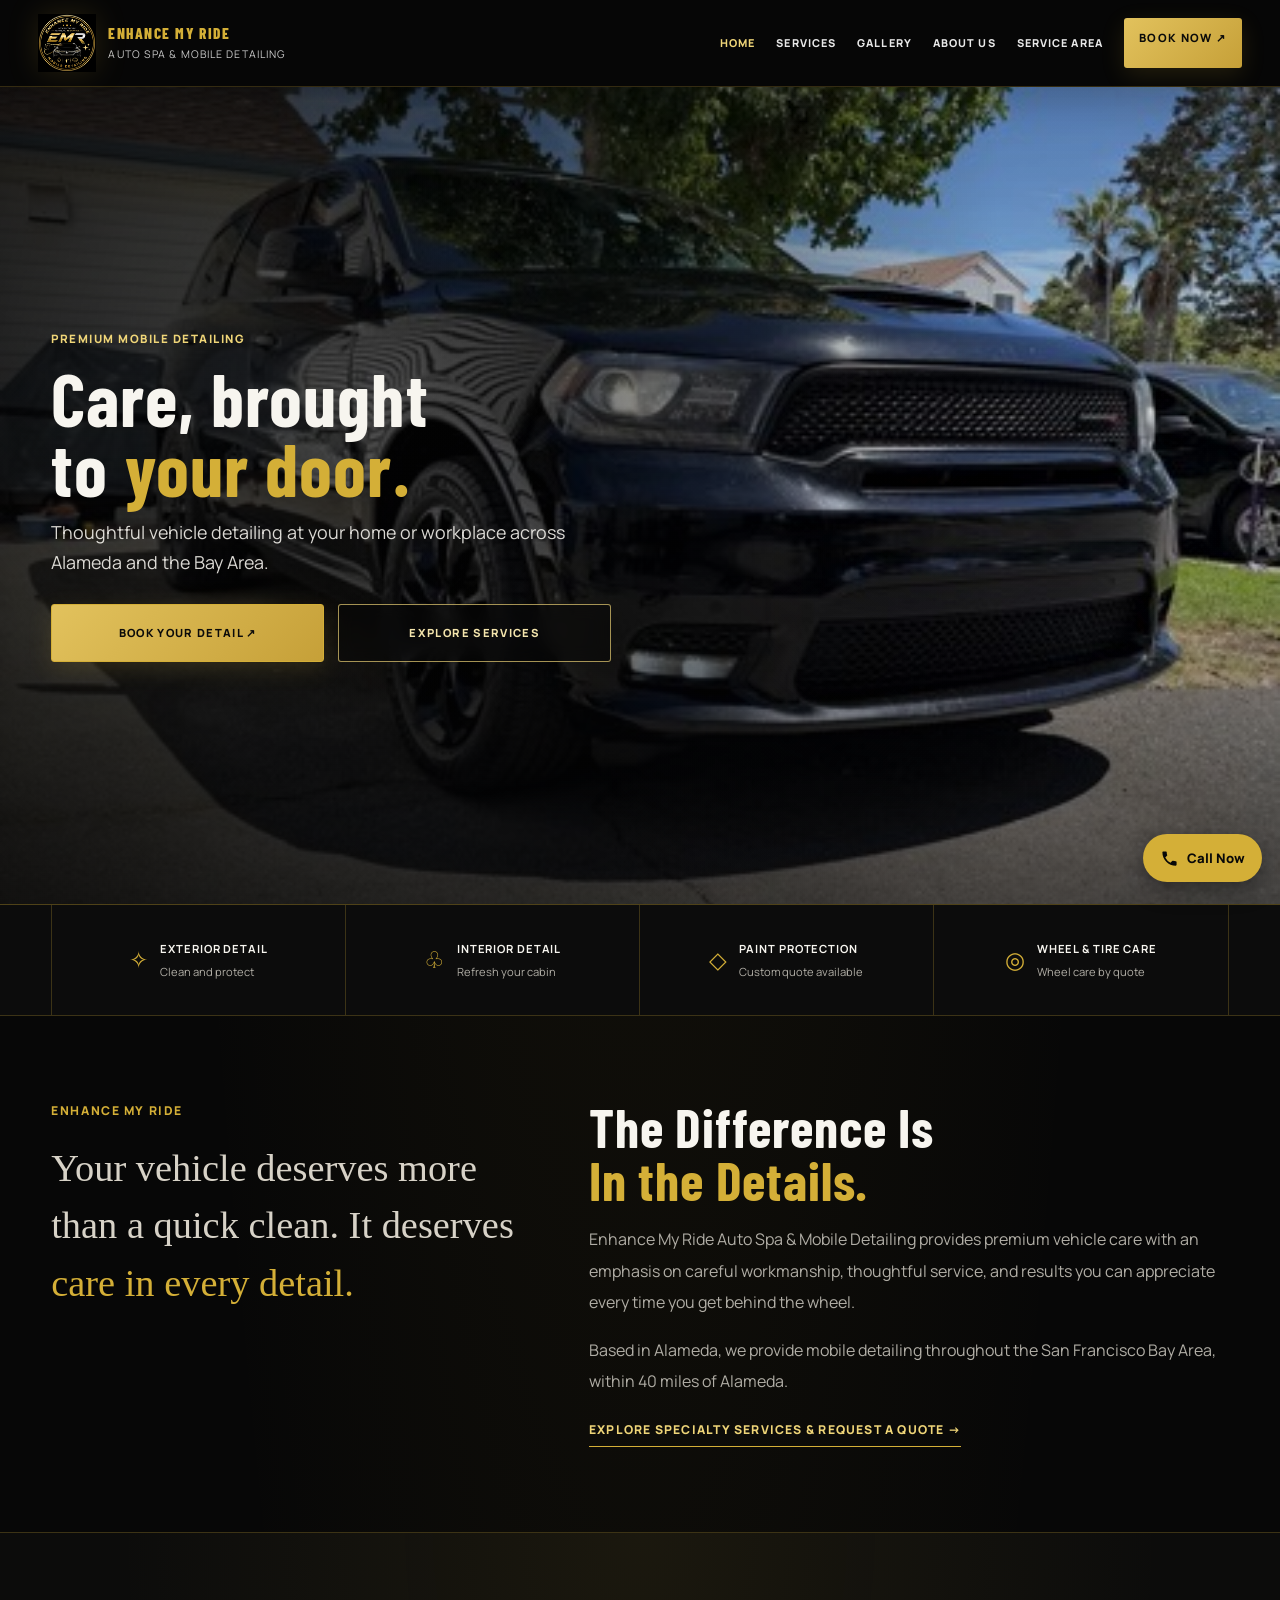
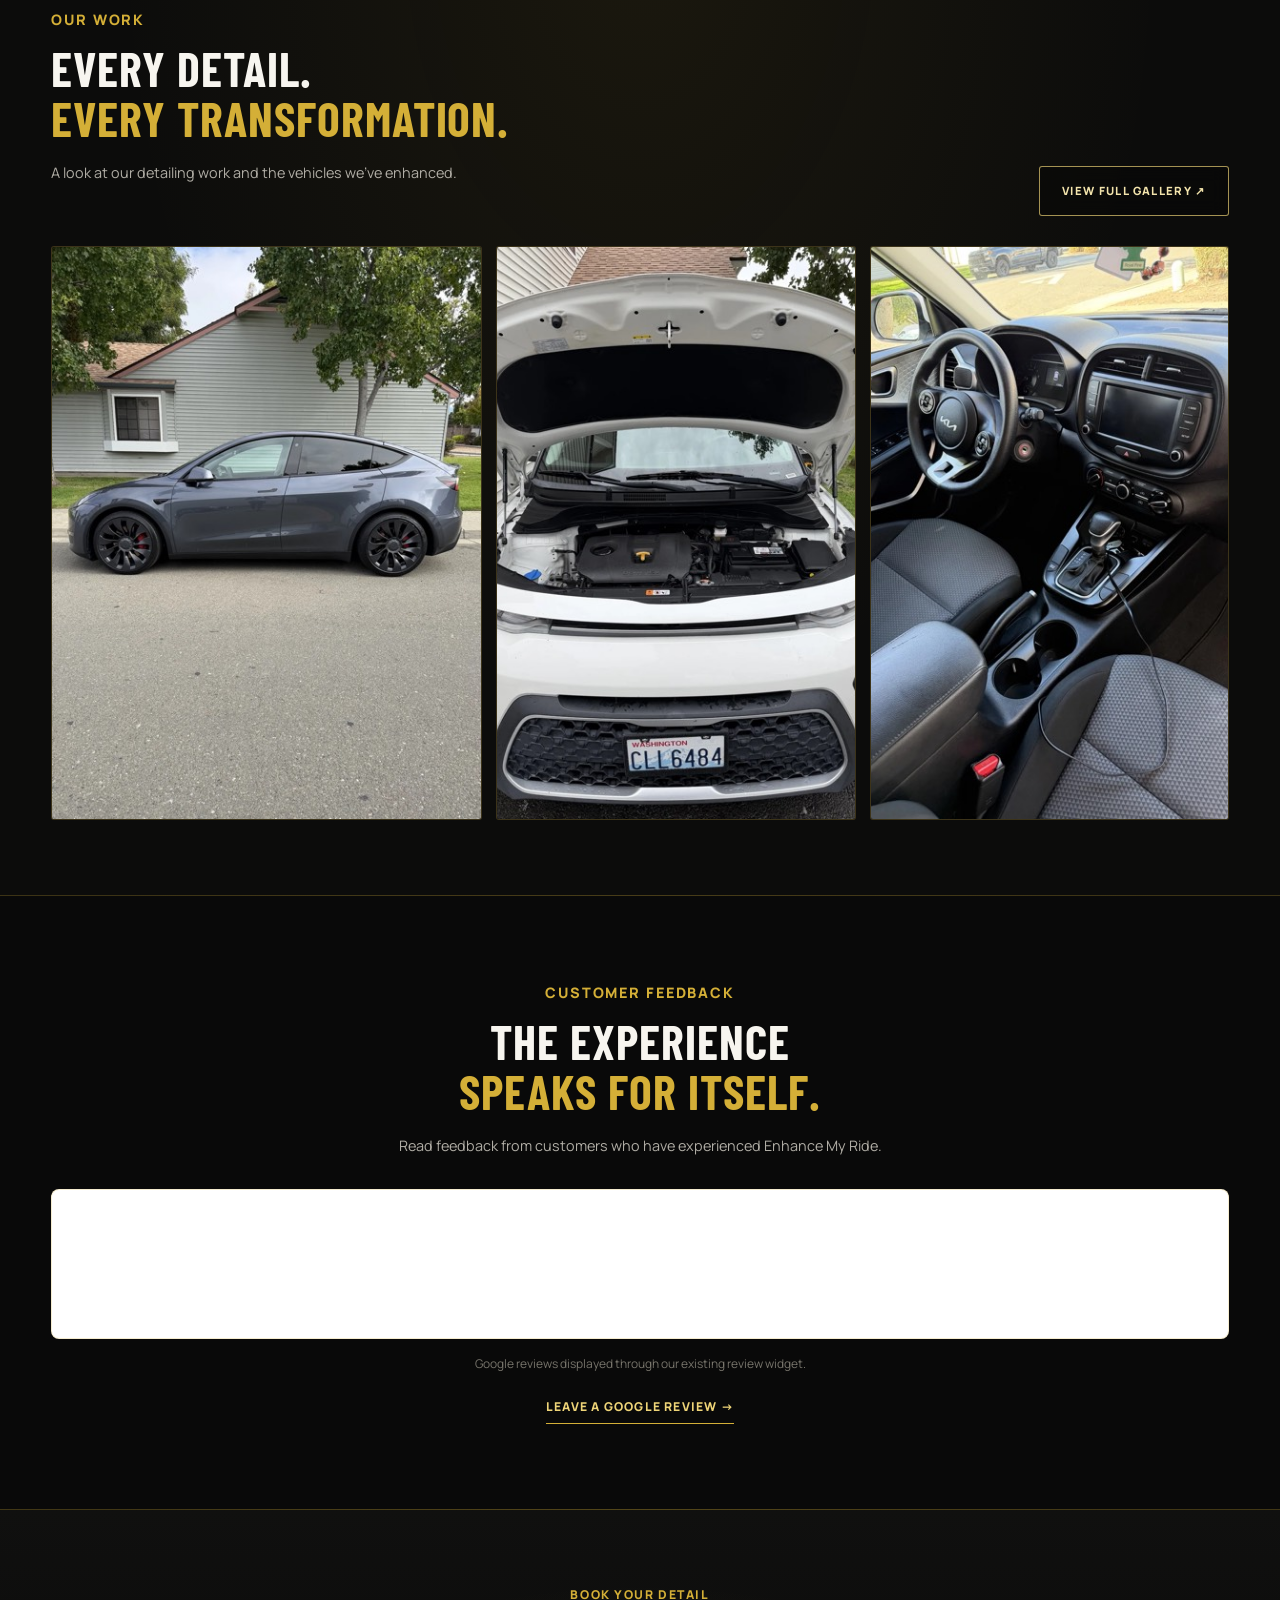
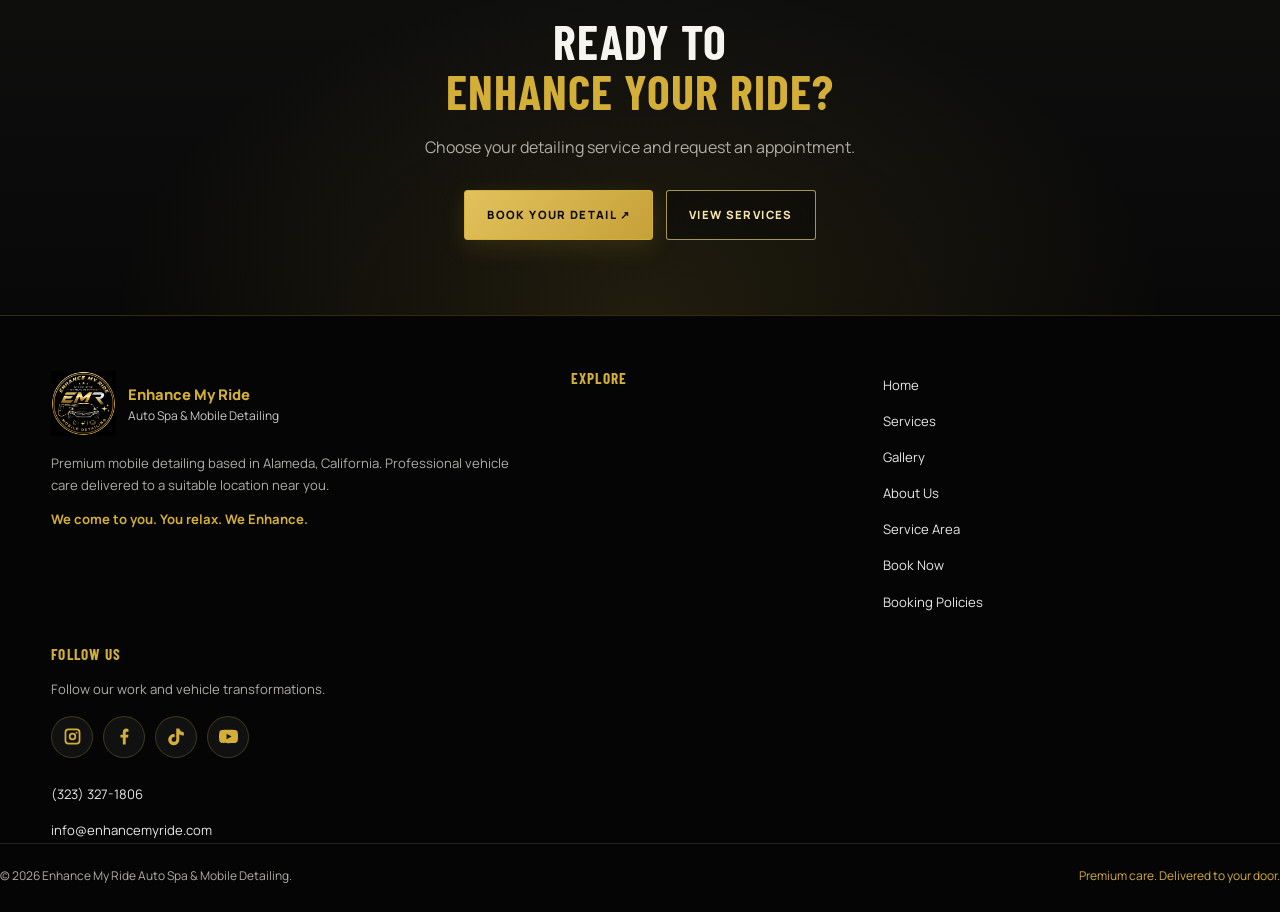
==== commit 477bf6d0: "Improve hero slideshow and page imagery" ====
--- a/index.html
+++ b/index.html
@@ -29,7 +29,8 @@
   <link rel="preconnect" href="https://fonts.gstatic.com" crossorigin>
 
   <link href="https://fonts.googleapis.com/css2?family=Barlow+Condensed:wght@500;600;700;800&family=Manrope:wght@400;500;600;700;800&display=swap" rel="stylesheet">
-  <link rel="preload" as="image" href="images/IMG_3235.webp" fetchpriority="high">
+  <link rel="preload" as="image" href="images/optimized/hero/home-01.jpg" media="(min-width: 801px)" fetchpriority="high">
+  <link rel="preload" as="image" href="images/optimized/gallery/IMG_3235.jpg" media="(max-width: 800px)" fetchpriority="high">
 
   <script type="application/ld+json">
   {
@@ -1002,17 +1003,43 @@
     <section class="hero" aria-label="Enhance My Ride mobile detailing">
       <div class="slides" aria-hidden="true">
         <div class="slide active">
-          <img src="images/IMG_3235.webp" alt="" width="1152" height="1536" fetchpriority="high" decoding="async">
+          <picture>
+            <source media="(min-width: 801px)" srcset="images/optimized/hero/home-01.jpg">
+            <img src="images/optimized/gallery/IMG_3235.jpg" alt="" width="1280" height="720" fetchpriority="high" decoding="async">
+          </picture>
         </div>
         <div class="slide">
-          <img data-src="images/IMG_4318-1.webp" alt="" width="1152" height="1536" decoding="async">
+          <picture>
+            <source media="(min-width: 801px)" data-srcset="images/optimized/hero/home-02.jpg">
+            <img data-mobile-src="images/optimized/gallery/IMG_4318-1.jpg" alt="" width="1280" height="720" decoding="async">
+          </picture>
         </div>
         <div class="slide">
-          <img data-src="images/IMG_4876.webp" alt="" width="1152" height="1536" decoding="async">
+          <picture>
+            <source media="(min-width: 801px)" data-srcset="images/optimized/hero/home-03.jpg">
+            <img data-mobile-src="images/optimized/gallery/IMG_4876.jpg" alt="" width="1280" height="720" decoding="async">
+          </picture>
+        </div>
+        <div class="slide">
+          <picture>
+            <source media="(min-width: 801px)" data-srcset="images/optimized/hero/home-04.jpg">
+            <img data-mobile-src="images/optimized/gallery/IMG_4584.jpg" alt="" width="1280" height="720" decoding="async">
+          </picture>
+        </div>
+        <div class="slide">
+          <picture>
+            <source media="(min-width: 801px)" data-srcset="images/optimized/hero/home-05.jpg">
+            <img data-mobile-src="images/optimized/gallery/IMG_4952.jpg" alt="" width="1280" height="720" decoding="async">
+          </picture>
         </div>
       </div>
 
       <div class="container hero-content">
+        <div class="hero-copy">
+          <p class="eyebrow">Premium Mobile Detailing</p>
+          <h1>Care, brought to <span class="gold">your door.</span></h1>
+          <p>Thoughtful vehicle detailing at your home or workplace across Alameda and the Bay Area.</p>
+        </div>
         <div class="actions">
           <a class="btn" href="book-now.html">Book Your Detail ↗</a>
           <a class="btn btn-outline" href="services.html">Explore Services</a>
@@ -1073,10 +1100,10 @@
         </div>
 
         <div class="intro-content">
-          <h1>
+          <h2>
             The Difference Is<br>
             <span class="gold">In the Details.</span>
-          </h1>
+          </h2>
 
           <p>
             Enhance My Ride Auto Spa &amp; Mobile Detailing provides
@@ -1395,19 +1422,78 @@
         });
       }
 
-      /* Cinematic hero slideshow: load only the next image when needed. */
+      /* Keep the next hero image ready so each transition lands on schedule. */
       const slides = Array.from(document.querySelectorAll(".home-page .slide"));
       const reducedMotion = window.matchMedia(
         "(prefers-reduced-motion: reduce)"
       ).matches;
+      const slideInterval = 2000;
       let activeSlide = 0;
       let slideshowTimer = null;
 
-      function queueNextSlide(delay = 6500) {
+      function nextAvailableSlide() {
+        for (let offset = 1; offset <= slides.length; offset += 1) {
+          const index = (activeSlide + offset) % slides.length;
+          if (slides[index].dataset.failed !== "true") return index;
+        }
+        return -1;
+      }
+
+      function preloadSlide(index) {
+        const slide = slides[index];
+        const image = slide && slide.querySelector("img");
+        if (!slide || !image) return Promise.resolve(false);
+        if (slide.dataset.loaded === "true") return Promise.resolve(true);
+        if (slide._loadPromise) return slide._loadPromise;
+
+        const source = slide.querySelector("source[data-srcset]");
+        const desktop = window.matchMedia("(min-width: 801px)").matches;
+        const imageUrl = desktop && source
+          ? source.dataset.srcset
+          : image.dataset.mobileSrc;
+        if (!imageUrl) return Promise.resolve(false);
+
+        slide._loadPromise = new Promise(resolve => {
+          const preload = new Image();
+          preload.decoding = "async";
+          preload.onload = async () => {
+            if (source) {
+              source.srcset = source.dataset.srcset;
+              delete source.dataset.srcset;
+            }
+            image.src = image.dataset.mobileSrc;
+            delete image.dataset.mobileSrc;
+            if (image.decode) {
+              try { await image.decode(); } catch (_) { /* The browser can still display a loaded image. */ }
+            }
+            slide.dataset.loaded = "true";
+            resolve(true);
+          };
+          preload.onerror = () => {
+            slide.dataset.failed = "true";
+            resolve(false);
+          };
+          preload.src = imageUrl;
+        });
+
+        return slide._loadPromise;
+      }
+
+      function queueNextSlide(delay = slideInterval) {
         window.clearTimeout(slideshowTimer);
         if (reducedMotion || document.hidden || slides.length < 2) return;
+        const nextIndex = nextAvailableSlide();
+        if (nextIndex < 0) return;
+        const nextImageReady = preloadSlide(nextIndex);
         slideshowTimer = window.setTimeout(() => {
-          loadAndShow((activeSlide + 1) % slides.length);
+          nextImageReady.then(ready => {
+            if (document.hidden) return;
+            if (ready) {
+              showSlide(nextIndex);
+            } else {
+              queueNextSlide(500);
+            }
+          });
         }, delay);
       }
 
@@ -1421,38 +1507,11 @@
         queueNextSlide();
       }
 
-      function loadAndShow(index) {
-        const slide = slides[index];
-        const image = slide && slide.querySelector("img");
-        if (!image) return;
-
-        const source = image.dataset.src;
-        if (!source) {
-          showSlide(index);
-          return;
-        }
-
-        const preload = new Image();
-        preload.decoding = "async";
-        preload.onload = async () => {
-          image.src = source;
-          delete image.dataset.src;
-          if (image.decode) {
-            try { await image.decode(); } catch (_) { /* The image has loaded; show it without waiting for decode. */ }
-          }
-          showSlide(index);
-        };
-        preload.onerror = () => {
-          activeSlide = index;
-          queueNextSlide(1200);
-        };
-        preload.src = source;
-      }
-
       if (slides.length) {
         slides.forEach((slide, index) => {
           slide.setAttribute("aria-hidden", String(index !== 0));
         });
+        slides[0].dataset.loaded = "true";
         queueNextSlide();
       }
 
--- a/css/premium.css
+++ b/css/premium.css
@@ -164,8 +164,31 @@
 }
 
 .page-hero {
+  display: flex;
+  min-height: clamp(400px, 35vw, 520px);
+  align-items: center;
   padding-block: clamp(78px, 10vw, 138px);
   background-image: linear-gradient(110deg, #080808 0%, rgba(8, 8, 8, .96) 42%, rgba(8, 8, 8, .72) 100%);
+}
+
+.page-hero[data-hero-image="services"] {
+  --hero-photo-desktop: url("../images/optimized/hero/services.jpg");
+  --hero-photo-mobile: url("../images/optimized/gallery/IMG_4592.jpg");
+}
+
+.page-hero[data-hero-image="service-area"] {
+  --hero-photo-desktop: url("../images/optimized/hero/service-area.jpg");
+  --hero-photo-mobile: url("../images/optimized/gallery/IMG_3926.jpg");
+}
+
+.page-hero[data-hero-image="about"] {
+  --hero-photo-desktop: url("../images/optimized/hero/about.jpg");
+  --hero-photo-mobile: url("../images/optimized/gallery/IMG_3412.jpg");
+}
+
+.page-hero[data-hero-image="booking-policies"] {
+  --hero-photo-desktop: url("../images/optimized/hero/booking-policies.jpg");
+  --hero-photo-mobile: url("../images/optimized/gallery/IMG_3609.jpg");
 }
 
 .page-hero::before {
@@ -173,10 +196,11 @@
   z-index: -1;
   inset: 0;
   content: "";
-  background-image: linear-gradient(90deg, rgba(5, 5, 5, .95), rgba(5, 5, 5, .58) 52%, rgba(5, 5, 5, .45)), url("../images/IMG_4876.webp");
-  background-position: center, 68% 54%;
-  background-size: cover;
-  opacity: .62;
+  background-image: linear-gradient(90deg, rgba(5, 5, 5, .98), rgba(5, 5, 5, .88) 38%, rgba(5, 5, 5, .5) 68%, rgba(5, 5, 5, .12)), var(--hero-photo-desktop);
+  background-position: center, right center;
+  background-size: 100% 100%, auto 100%;
+  background-repeat: no-repeat;
+  opacity: .88;
   pointer-events: none;
 }
 
@@ -199,10 +223,17 @@
   display: grid;
   min-height: clamp(390px, 54vw, 610px);
   align-items: center;
+  isolation: isolate;
   padding-block: clamp(72px, 10vw, 124px);
-  background-image: linear-gradient(90deg, rgba(5, 5, 5, .96) 0%, rgba(5, 5, 5, .79) 42%, rgba(5, 5, 5, .18) 100%), url("../images/IMG_4876.webp");
-  background-position: center, center 53%;
-  background-size: cover;
+  background-image: linear-gradient(90deg, rgba(5, 5, 5, .98) 0%, rgba(5, 5, 5, .88) 38%, rgba(5, 5, 5, .48) 68%, rgba(5, 5, 5, .12)), var(--hero-photo-desktop);
+  background-position: center, right center;
+  background-size: 100% 100%, auto 100%;
+  background-repeat: no-repeat;
+}
+
+.gallery-hero[data-hero-image="gallery"] {
+  --hero-photo-desktop: url("../images/optimized/hero/gallery.jpg");
+  --hero-photo-mobile: url("../images/optimized/gallery/IMG_4587.jpg");
 }
 
 .gallery-hero-content {
@@ -220,9 +251,15 @@
   overflow: hidden;
   border-bottom: 1px solid rgba(212, 175, 55, .3);
   background-color: #080808;
-  background-image: linear-gradient(90deg, rgba(5, 5, 5, .94), rgba(5, 5, 5, .74) 48%, rgba(5, 5, 5, .5)), url("../images/IMG_4876.webp");
-  background-position: center, 64% 52%;
-  background-size: cover;
+}
+
+.booking-page .hero[data-hero-image="book-now"] {
+  --hero-photo-desktop: url("../images/optimized/hero/book-now.jpg");
+  --hero-photo-mobile: url("../images/optimized/gallery/IMG_4559.jpg");
+  background-image: linear-gradient(90deg, rgba(5, 5, 5, .98), rgba(5, 5, 5, .87) 38%, rgba(5, 5, 5, .48) 68%, rgba(5, 5, 5, .12)), var(--hero-photo-desktop);
+  background-position: center, right center;
+  background-size: 100% 100%, auto 100%;
+  background-repeat: no-repeat;
 }
 
 .booking-page .hero-content {
@@ -237,9 +274,29 @@
   text-transform: uppercase;
 }
 
-.home-page .intro-content h1 {
+.home-page .intro-content h2 {
   margin-bottom: 18px;
   font-size: clamp(2.3rem, 4.2vw, 3.6rem);
+  line-height: .98;
+  letter-spacing: .015em;
+}
+
+.language-page .scan-hero[data-hero-image="language"] {
+  background-color: #050505;
+  background-image: linear-gradient(90deg, rgba(5, 5, 5, .82), rgba(5, 5, 5, .62) 52%, rgba(5, 5, 5, .34)), url("../images/optimized/hero/language.jpg");
+  background-position: center, right center;
+  background-size: 100% 100%, auto 100%;
+  background-repeat: no-repeat;
+}
+
+body.confirmation-page[data-hero-image="booking-confirmed"] {
+  background-image:
+    radial-gradient(ellipse at top, rgba(212, 175, 55, .12), transparent 48%),
+    linear-gradient(rgba(8, 8, 8, .83), rgba(8, 8, 8, .91)),
+    url("../images/optimized/hero/booking-confirmed.jpg");
+  background-position: center, center, center 46%;
+  background-size: auto, cover, cover;
+  background-repeat: no-repeat;
 }
 
 .card,
@@ -363,8 +420,7 @@
   z-index: 0;
   overflow: hidden;
   opacity: 0;
-  transition: opacity 1.35s ease;
-  will-change: opacity;
+  transition: opacity .8s ease;
 }
 
 .home-page .slide.active {
@@ -373,16 +429,12 @@
 }
 
 .home-page .slide img {
+  display: block;
   width: 100%;
   height: 100%;
   object-fit: cover;
-  object-position: center 53%;
-  transform: scale(1.04);
-  transition: transform 9s linear;
-}
-
-.home-page .slide.active img {
-  transform: scale(1);
+  object-position: center center;
+  transform: none;
 }
 
 .home-page .hero::after {
@@ -390,7 +442,7 @@
   z-index: 2;
   inset: 0;
   content: "";
-  background: linear-gradient(90deg, rgba(3, 3, 3, .15), transparent 54%), linear-gradient(0deg, rgba(3, 3, 3, .72), rgba(3, 3, 3, .08) 45%, rgba(3, 3, 3, .2));
+  background: linear-gradient(90deg, rgba(3, 3, 3, .8), rgba(3, 3, 3, .54) 42%, rgba(3, 3, 3, .08) 78%), linear-gradient(0deg, rgba(3, 3, 3, .62), transparent 48%, rgba(3, 3, 3, .22));
   pointer-events: none;
 }
 
@@ -398,12 +450,38 @@
   position: relative;
   z-index: 3;
   display: flex;
-  width: min(94%, 1240px);
+  width: min(92%, 1240px);
   height: 100%;
-  align-items: center;
-  justify-content: flex-end;
+  align-items: flex-start;
+  justify-content: center;
   flex-direction: column;
-  padding: 0 0 clamp(54px, 9vh, 100px);
+  gap: 26px;
+  padding-block: clamp(42px, 8vh, 84px);
+}
+
+.home-page .hero-copy {
+  width: min(100%, 680px);
+}
+
+.home-page .hero-copy .eyebrow {
+  margin-bottom: 14px;
+  color: var(--gold-light);
+  font-size: .72rem;
+}
+
+.home-page .hero-copy h1 {
+  max-width: 720px;
+  margin-bottom: 16px;
+  font-size: clamp(2.8rem, 5.8vw, 5.4rem);
+  line-height: .94;
+  text-wrap: balance;
+}
+
+.home-page .hero-copy > p:last-child {
+  max-width: 570px;
+  color: rgba(247, 245, 239, .88);
+  font-size: clamp(.96rem, 1.4vw, 1.12rem);
+  line-height: 1.65;
 }
 
 .home-page .hero .actions {
@@ -436,16 +514,33 @@
 
   .page-hero {
     padding-block: 68px 62px;
+    min-height: 400px;
   }
 
   .page-hero::before {
-    background-position: center, 63% 50%;
-    opacity: .48;
+    background-image: linear-gradient(90deg, rgba(5, 5, 5, .88), rgba(5, 5, 5, .65) 48%, rgba(5, 5, 5, .28)), var(--hero-photo-mobile);
+    background-position: center, center 54%;
+    background-size: 100% 100%, cover;
+    opacity: .78;
   }
 
   .gallery-hero {
     min-height: 410px;
-    background-position: center, 58% 52%;
+    background-image: linear-gradient(90deg, rgba(5, 5, 5, .9), rgba(5, 5, 5, .62) 56%, rgba(5, 5, 5, .24)), var(--hero-photo-mobile);
+    background-position: center, center 52%;
+    background-size: 100% 100%, cover;
+  }
+
+  .booking-page .hero[data-hero-image="book-now"] {
+    background-image: linear-gradient(90deg, rgba(5, 5, 5, .9), rgba(5, 5, 5, .66) 55%, rgba(5, 5, 5, .25)), var(--hero-photo-mobile);
+    background-position: center, center 52%;
+    background-size: 100% 100%, cover;
+  }
+
+  .language-page .scan-hero[data-hero-image="language"] {
+    background-image: linear-gradient(to bottom, rgba(5, 5, 5, .48), rgba(5, 5, 5, .62) 62%, rgba(5, 5, 5, .38)), url("../images/optimized/gallery/IMG_4890.jpg");
+    background-position: center, center 54%;
+    background-size: 100% 100%, cover;
   }
 }
 
@@ -457,7 +552,18 @@
 
   .home-page .hero-content {
     width: min(92%, 420px);
-    padding-bottom: clamp(42px, 8vh, 70px);
+    gap: 22px;
+    padding-block: 36px clamp(42px, 8vh, 70px);
+  }
+
+  .home-page .hero-copy h1 {
+    margin-bottom: 13px;
+    font-size: clamp(2.55rem, 10.6vw, 3.55rem);
+  }
+
+  .home-page .hero-copy > p:last-child {
+    max-width: 370px;
+    font-size: .98rem;
   }
 
   .home-page .hero .actions {
@@ -473,7 +579,16 @@
   .gallery-hero {
     min-height: 380px;
     padding-block: 72px 64px;
-    background-position: center, 58% 50%;
+    background-position: center, center 52%;
+  }
+
+  body.confirmation-page[data-hero-image="booking-confirmed"] {
+    background-image:
+      radial-gradient(ellipse at top, rgba(212, 175, 55, .12), transparent 48%),
+      linear-gradient(rgba(8, 8, 8, .84), rgba(8, 8, 8, .92)),
+      url("../images/optimized/gallery/IMG_3948.jpg");
+    background-position: center, center, center 48%;
+    background-size: auto, cover, cover;
   }
 
   .gallery-heading {
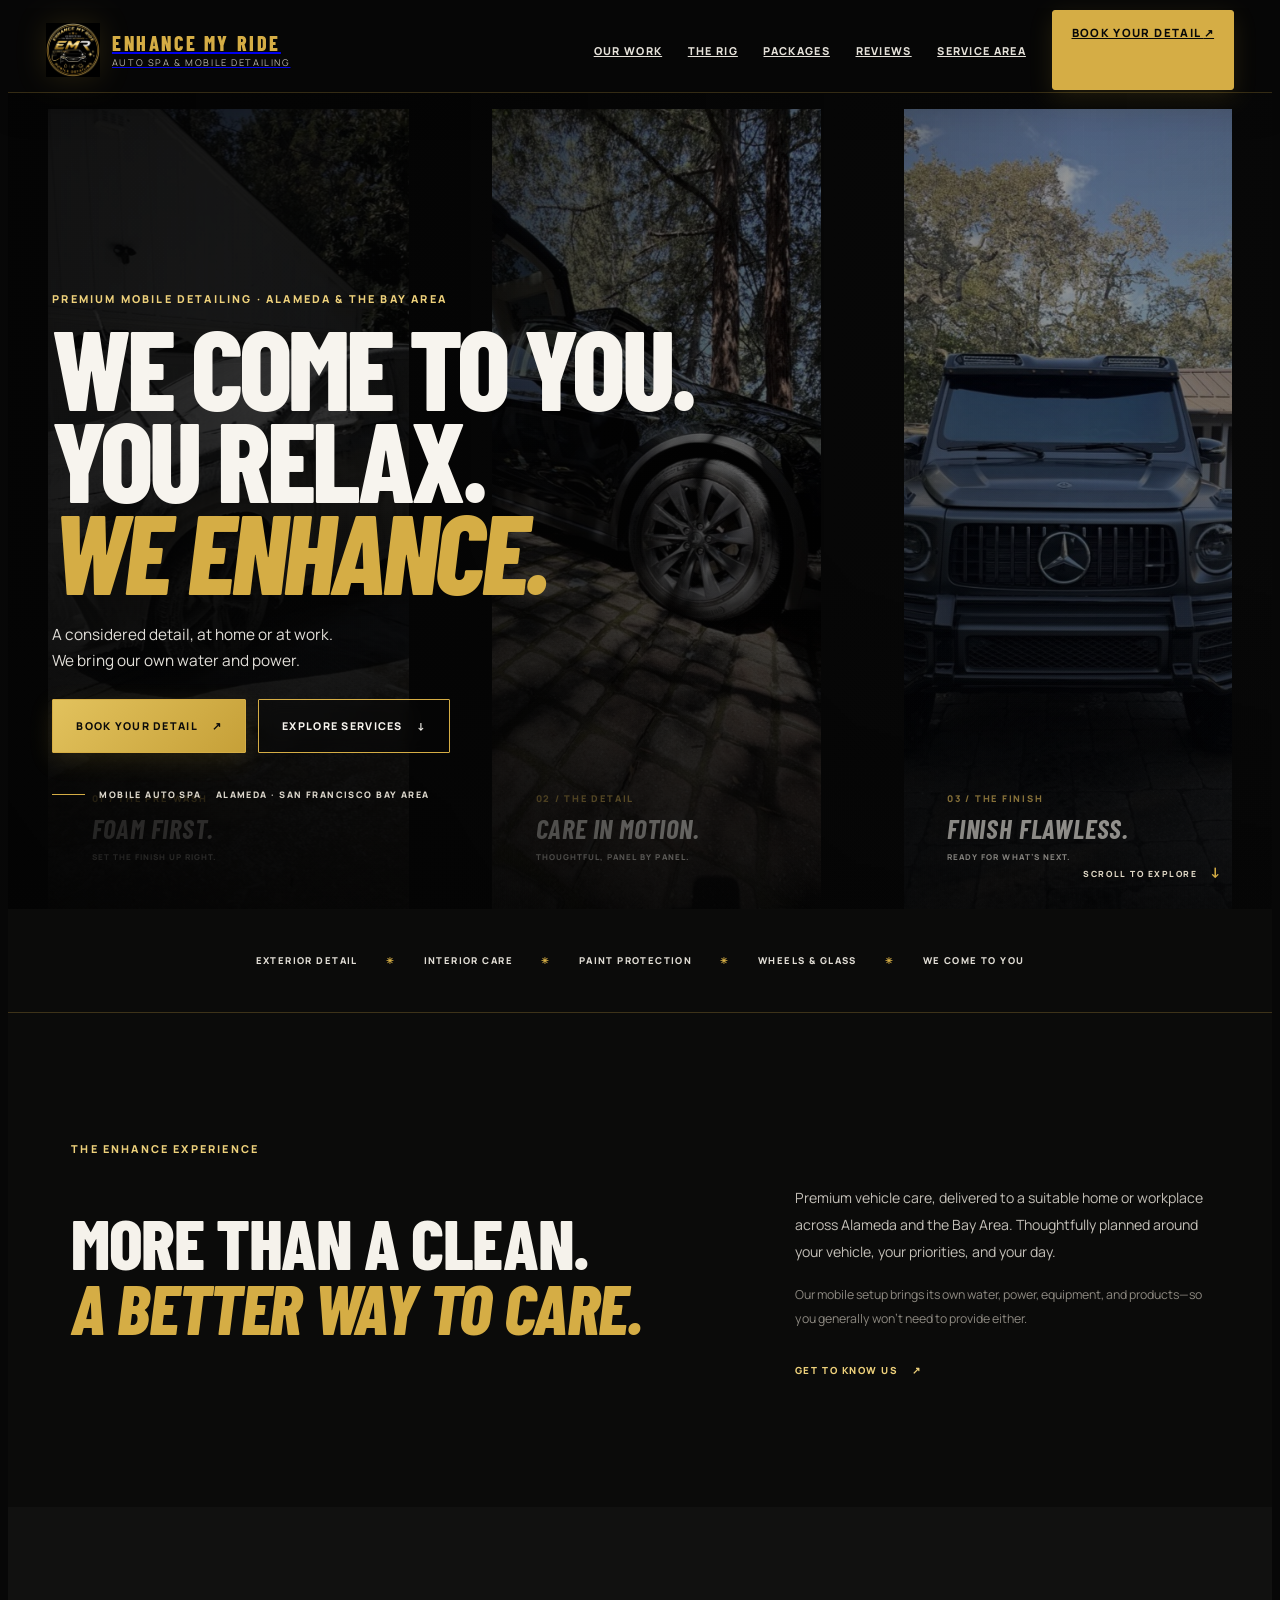
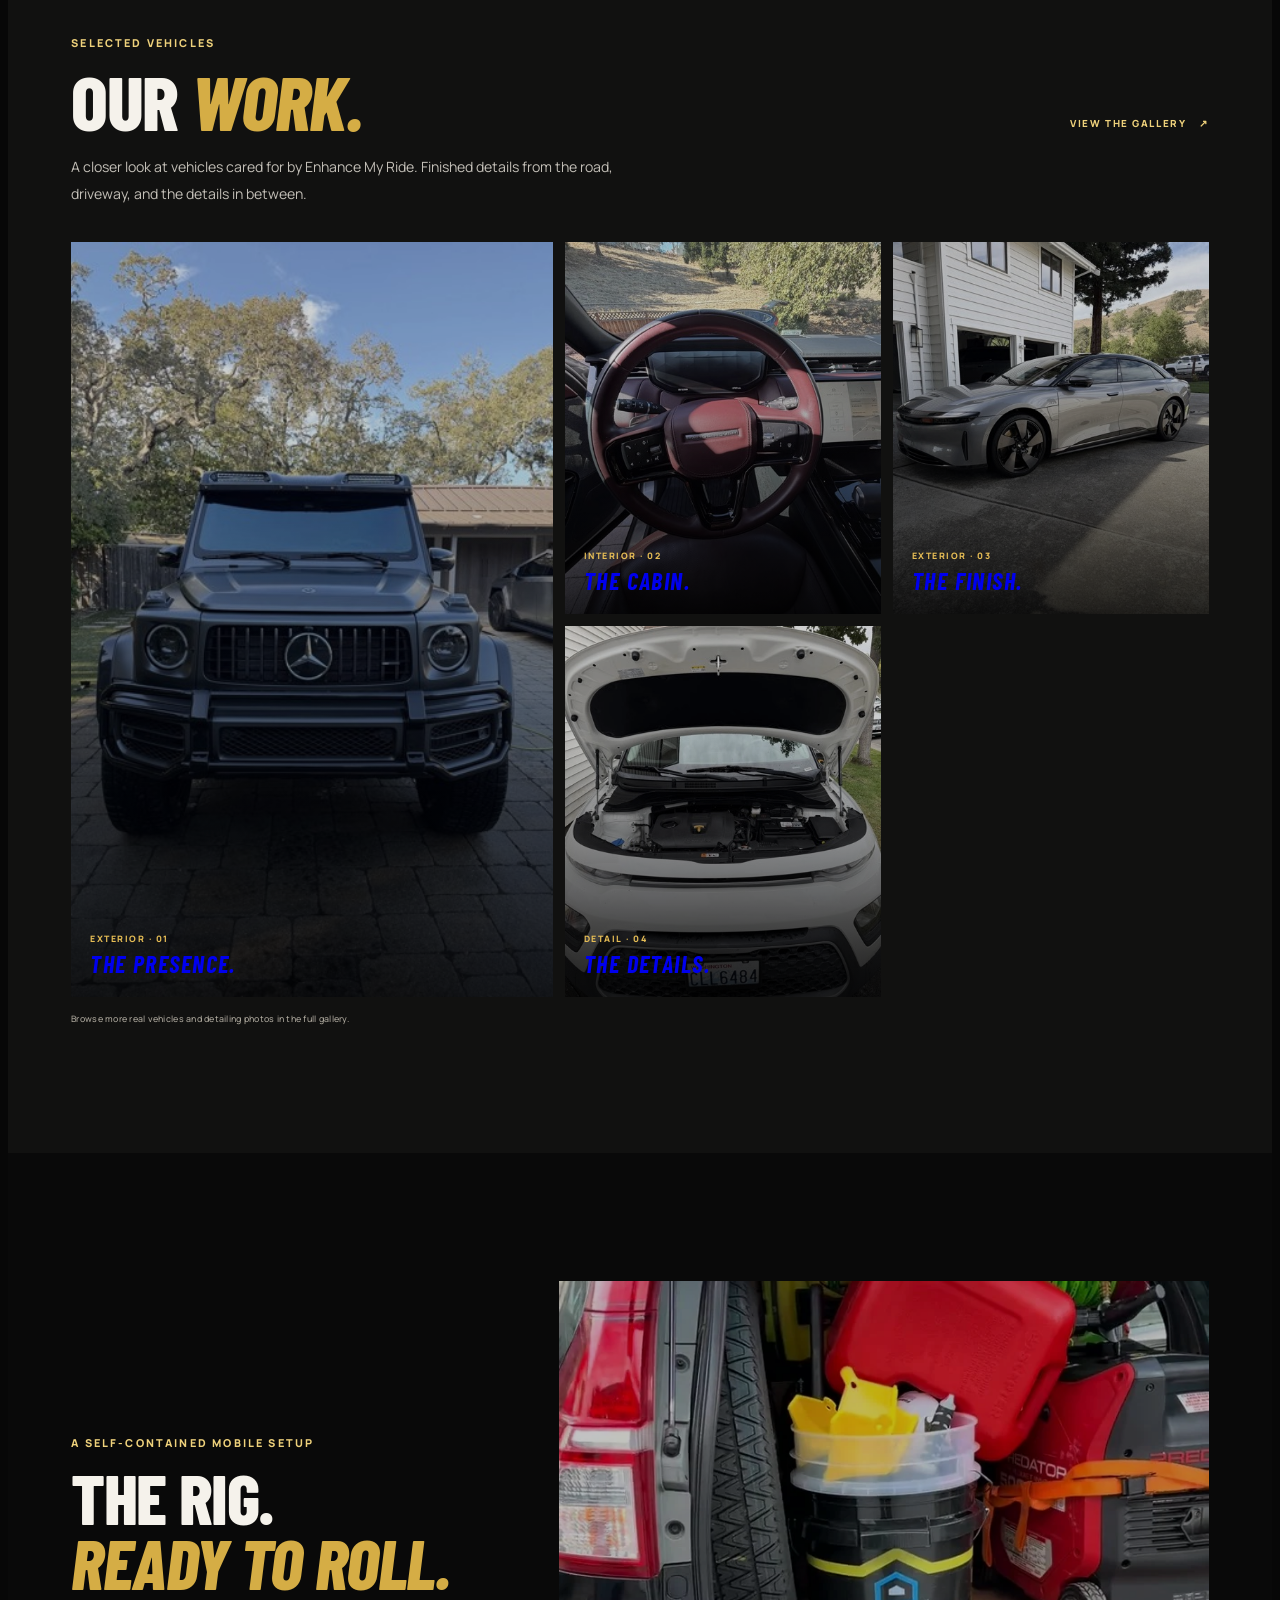
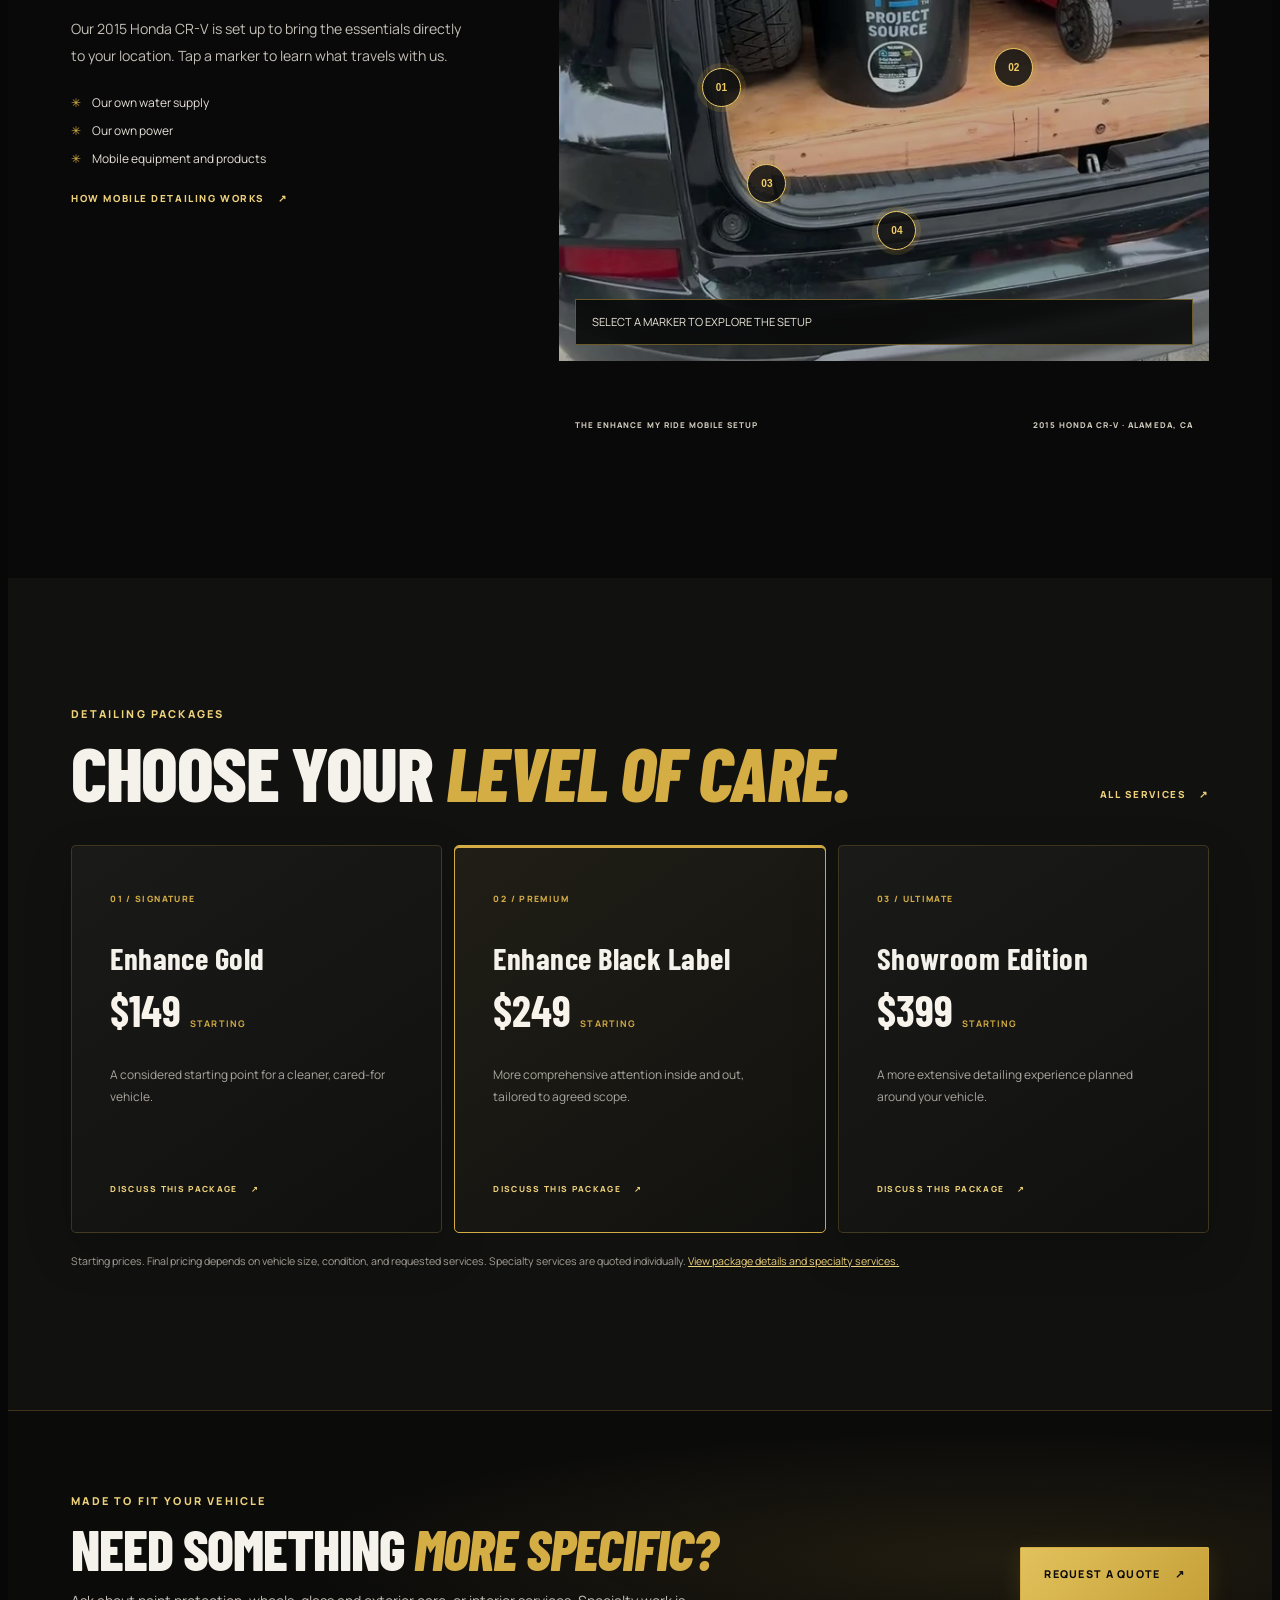
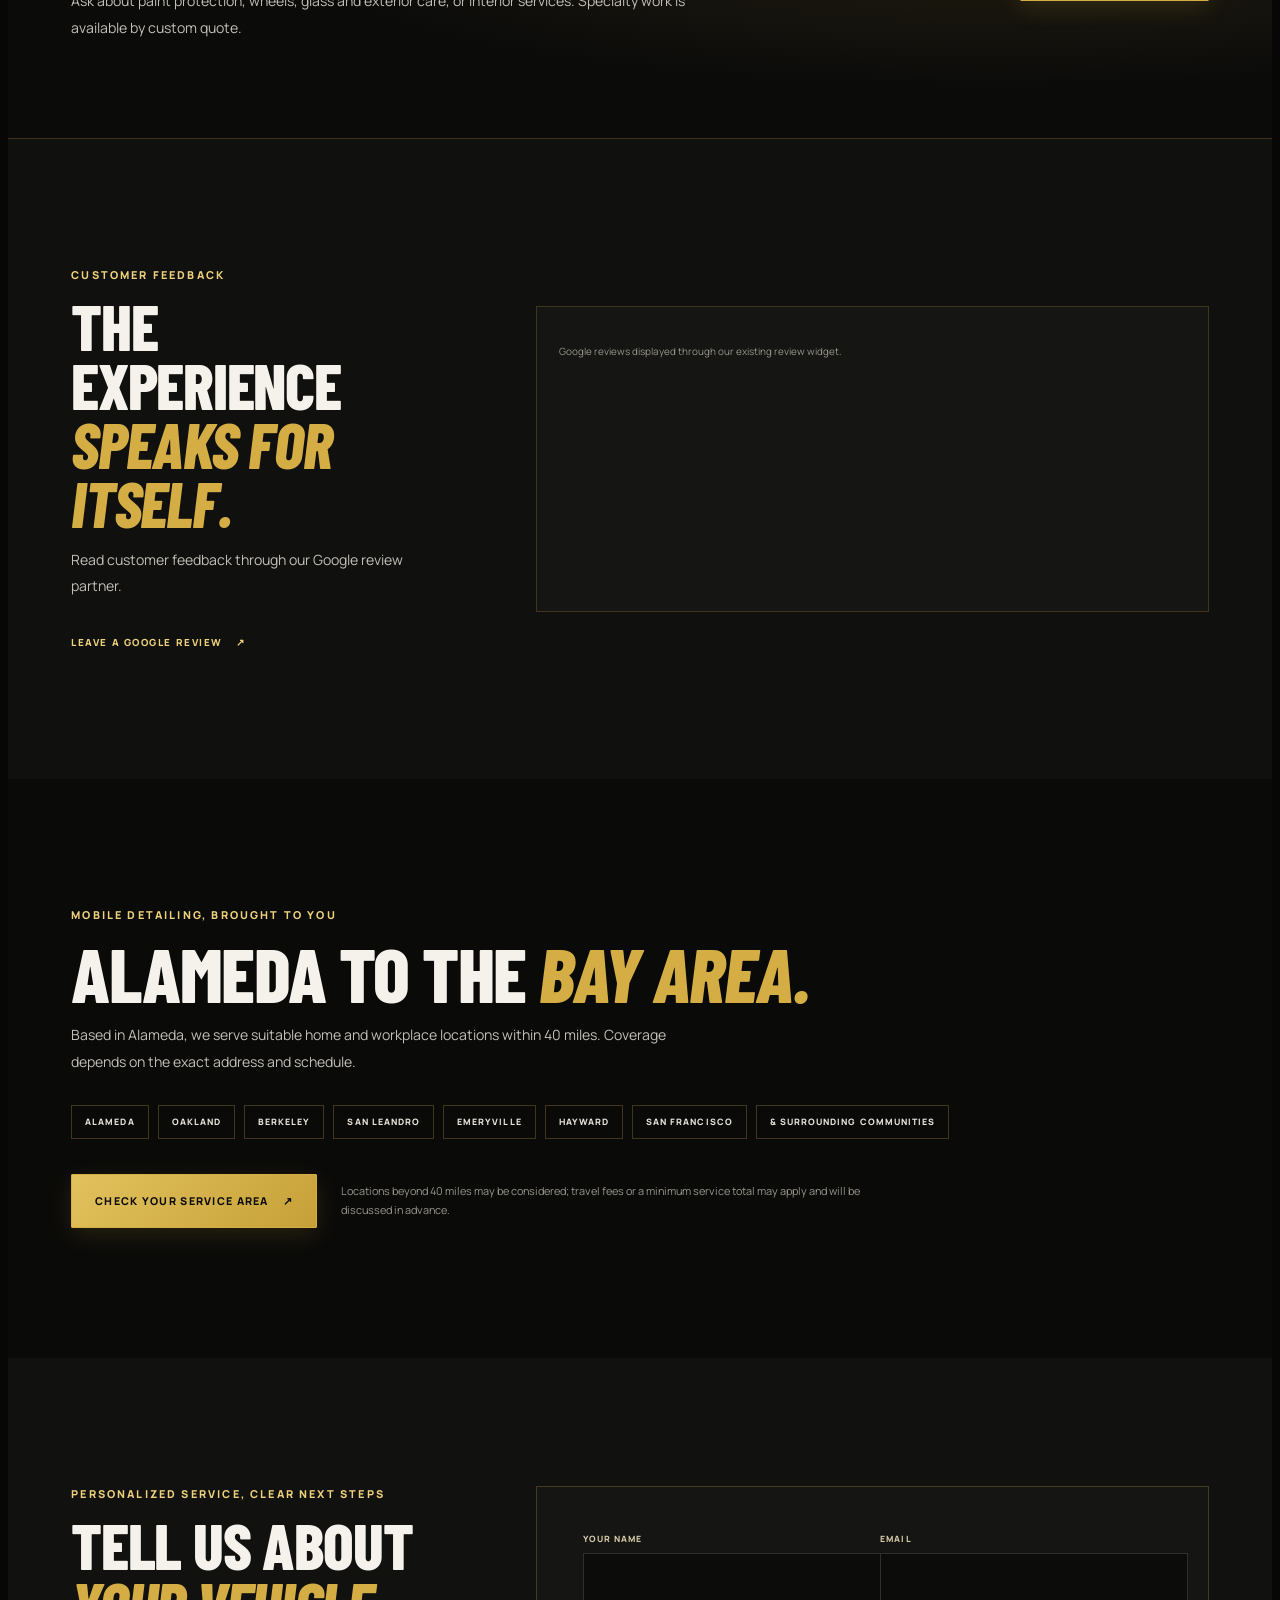
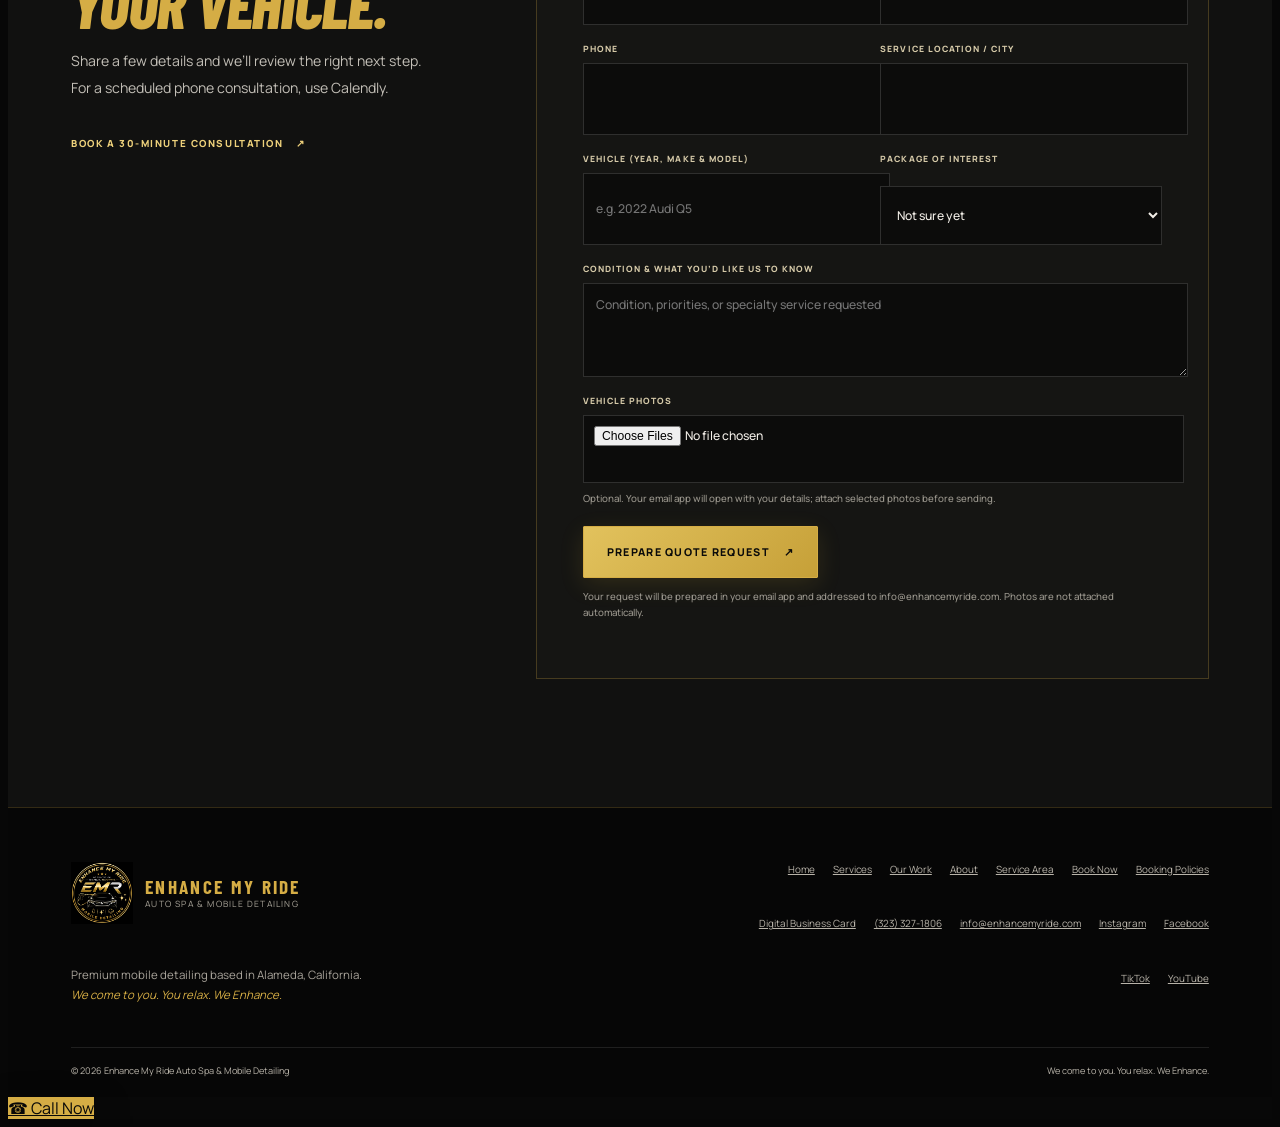
==== commit 6f5ee1ca: "Redesign Enhance My Ride website Mirrors local commit 1ba77da10447eee0d08156b95dd33e24d178936c; file" ====
--- a/index.html
+++ b/index.html
@@ -1,1533 +1,136 @@
-<!DOCTYPE html>
+<!doctype html>
 <html lang="en">
 <head>
-  <meta charset="UTF-8">
+  <meta charset="utf-8">
   <meta name="viewport" content="width=device-width, initial-scale=1">
-
-  <title>Mobile Car Detailing in Alameda, CA | Enhance My Ride Auto Spa</title>
-
-  <meta name="description" content="Enhance My Ride Auto Spa &amp; Mobile Detailing provides mobile car detailing in Alameda and the Bay Area, within 40 miles. Request a custom quote.">
   <meta name="theme-color" content="#080808">
   <meta name="robots" content="index, follow">
-
+  <title>Mobile Car Detailing in Alameda, CA | Enhance My Ride</title>
+  <meta name="description" content="Premium mobile detailing at your home or workplace in Alameda and the San Francisco Bay Area, within 40 miles. Explore packages from $149 and request a quote.">
   <link rel="canonical" href="https://enhancemyride.com/">
   <link rel="icon" href="images/enhance-my-ride-logo.webp?v=3">
-
   <meta property="og:type" content="website">
-  <meta property="og:title" content="Mobile Car Detailing in Alameda, CA | Enhance My Ride Auto Spa">
-  <meta property="og:description" content="Mobile detailing in Alameda and the San Francisco Bay Area within 40 miles. Request a custom quote from Enhance My Ride Auto Spa &amp; Mobile Detailing.">
+  <meta property="og:title" content="Mobile Car Detailing in Alameda, CA | Enhance My Ride">
+  <meta property="og:description" content="Premium mobile detailing at your home or workplace in Alameda and the San Francisco Bay Area, within 40 miles.">
   <meta property="og:url" content="https://enhancemyride.com/">
   <meta property="og:site_name" content="Enhance My Ride Auto Spa &amp; Mobile Detailing">
-  <meta property="og:image" content="https://enhancemyride.com/images/enhance-my-ride-logo.webp">
-
+  <meta property="og:image" content="https://enhancemyride.com/images/optimized/hero/home-05.jpg">
   <meta name="twitter:card" content="summary_large_image">
-  <meta name="twitter:title" content="Mobile Car Detailing in Alameda, CA | Enhance My Ride Auto Spa">
-  <meta name="twitter:description" content="Mobile detailing in Alameda and the Bay Area within 40 miles. Request a custom quote.">
-  <meta name="twitter:image" content="https://enhancemyride.com/images/enhance-my-ride-logo.webp">
-
+  <meta name="twitter:title" content="Mobile Car Detailing in Alameda, CA | Enhance My Ride">
+  <meta name="twitter:description" content="Premium mobile detailing at your home or workplace in Alameda and the San Francisco Bay Area, within 40 miles.">
+  <meta name="twitter:image" content="https://enhancemyride.com/images/optimized/hero/home-05.jpg">
   <link rel="preconnect" href="https://fonts.googleapis.com">
   <link rel="preconnect" href="https://fonts.gstatic.com" crossorigin>
-
-  <link href="https://fonts.googleapis.com/css2?family=Barlow+Condensed:wght@500;600;700;800&family=Manrope:wght@400;500;600;700;800&display=swap" rel="stylesheet">
-  <link rel="preload" as="image" href="images/optimized/hero/home-01.jpg" media="(min-width: 801px)" fetchpriority="high">
-  <link rel="preload" as="image" href="images/optimized/gallery/IMG_3235.jpg" media="(max-width: 800px)" fetchpriority="high">
-
+  <link href="https://fonts.googleapis.com/css2?family=Barlow+Condensed:ital,wght@0,500;0,600;0,700;0,800;1,600;1,700;1,800&family=Manrope:wght@400;500;600;700;800&display=swap" rel="stylesheet">
+  <link rel="preload" as="image" href="images/optimized/panels/IMG_4952.jpg" fetchpriority="high">
+  <link rel="stylesheet" href="css/premium.css">
+  <link rel="stylesheet" href="css/site-redesign.css">
   <script type="application/ld+json">
   {
-    "@context": "https://schema.org",
-    "@graph": [
-      {
-        "@type": "AutomotiveBusiness",
-        "@id": "https://enhancemyride.com/#business",
-        "name": "Enhance My Ride Auto Spa & Mobile Detailing",
-        "url": "https://enhancemyride.com/",
-        "image": "https://enhancemyride.com/images/enhance-my-ride-logo.webp",
-        "telephone": "+1-323-327-1806",
-        "email": "info@enhancemyride.com",
-        "priceRange": "$$",
-        "description": "Enhance My Ride Auto Spa & Mobile Detailing provides mobile auto detailing in Alameda and the San Francisco Bay Area, within 40 miles of Alameda.",
-        "address": {
-          "@type": "PostalAddress",
-          "addressLocality": "Alameda",
-          "addressRegion": "CA",
-          "addressCountry": "US"
-        },
-        "areaServed": [
-          {"@type":"City","name":"Alameda, California"},
-          {"@type":"City","name":"Oakland, California"},
-          {"@type":"City","name":"San Leandro, California"},
-          {"@type":"City","name":"Berkeley, California"},
-          {"@type":"City","name":"Emeryville, California"},
-          {"@type":"City","name":"Hayward, California"},
-          {"@type":"City","name":"San Francisco, California"}
-        ]
-      },
-      {
-        "@type": "WebSite",
-        "@id": "https://enhancemyride.com/#website",
-        "url": "https://enhancemyride.com/",
-        "name": "Enhance My Ride Auto Spa & Mobile Detailing",
-        "publisher": {
-          "@id": "https://enhancemyride.com/#business"
-        }
-      },
-      {
-        "@type": "WebPage",
-        "@id": "https://enhancemyride.com/#webpage",
-        "url": "https://enhancemyride.com/",
-        "name": "Mobile Car Detailing in Alameda, CA",
-        "isPartOf": {
-          "@id": "https://enhancemyride.com/#website"
-        },
-        "about": {
-          "@id": "https://enhancemyride.com/#business"
-        }
-      }
+    "@context":"https://schema.org","@graph":[
+      {"@type":"AutomotiveBusiness","@id":"https://enhancemyride.com/#business","name":"Enhance My Ride Auto Spa & Mobile Detailing","url":"https://enhancemyride.com/","image":"https://enhancemyride.com/images/enhance-my-ride-logo.webp","telephone":"+1-323-327-1806","email":"info@enhancemyride.com","priceRange":"$$","description":"Mobile auto detailing based in Alameda, serving the San Francisco Bay Area within 40 miles. We bring our own water and power.","address":{"@type":"PostalAddress","addressLocality":"Alameda","addressRegion":"CA","addressCountry":"US"},"areaServed":[{"@type":"City","name":"Alameda, California"},{"@type":"City","name":"Oakland, California"},{"@type":"City","name":"Berkeley, California"},{"@type":"City","name":"San Leandro, California"},{"@type":"City","name":"Emeryville, California"},{"@type":"City","name":"Hayward, California"},{"@type":"City","name":"San Francisco, California"}]},
+      {"@type":"WebSite","@id":"https://enhancemyride.com/#website","url":"https://enhancemyride.com/","name":"Enhance My Ride Auto Spa & Mobile Detailing","publisher":{"@id":"https://enhancemyride.com/#business"}},
+      {"@type":"WebPage","@id":"https://enhancemyride.com/#webpage","url":"https://enhancemyride.com/","name":"Mobile Car Detailing in Alameda, CA | Enhance My Ride","isPartOf":{"@id":"https://enhancemyride.com/#website"},"about":{"@id":"https://enhancemyride.com/#business"}}
     ]
   }
   </script>
-
-  <style>
-    :root {
-      --black: #080808;
-      --black-soft: #111111;
-      --black-card: #171715;
-      --gold: #d4af37;
-      --gold-light: #ecd27a;
-      --white: #f6f4ee;
-      --muted: #aaa69b;
-      --line: rgba(212,175,55,.25);
-      --max: 1180px;
-    }
-
-    *,
-    *::before,
-    *::after {
-      box-sizing: border-box;
-      margin: 0;
-      padding: 0;
-    }
-
-    html {
-      scroll-behavior: smooth;
-      scroll-padding-top: 100px;
-    }
-
-    body {
-      min-width: 320px;
-      overflow-x: hidden;
-      background: var(--black);
-      color: var(--white);
-      font-family: "Montserrat", sans-serif;
-      line-height: 1.7;
-    }
-
-    a {
-      color: inherit;
-      text-decoration: none;
-    }
-
-    img,
-    svg {
-      display: block;
-      max-width: 100%;
-    }
-
-    button {
-      font: inherit;
-      -webkit-tap-highlight-color: transparent;
-    }
-
-    a:focus-visible,
-    button:focus-visible {
-      outline: 3px solid var(--gold-light);
-      outline-offset: 4px;
-    }
-
-    .container {
-      width: min(92%, var(--max));
-      margin-inline: auto;
-    }
-
-    .gold {
-      color: var(--gold);
-    }
-
-    .eyebrow {
-      margin-bottom: 12px;
-      color: var(--gold);
-      font-size: .76rem;
-      font-weight: 800;
-      letter-spacing: .2em;
-      text-transform: uppercase;
-    }
-
-    h1,
-    h2 {
-      font-family: "Playfair Display", Georgia, serif;
-      line-height: 1.2;
-    }
-
-    h1 {
-      margin-bottom: 20px;
-      font-size: clamp(2.7rem, 6vw, 5.8rem);
-    }
-
-    h2 {
-      margin-bottom: 18px;
-      font-size: clamp(2rem, 4vw, 3rem);
-    }
-
-    h3 {
-      line-height: 1.35;
-    }
-
-    p {
-      color: var(--muted);
-    }
-
-    .section {
-      padding: 78px 0;
-    }
-
-    .section-heading {
-      max-width: 740px;
-      margin-bottom: 30px;
-    }
-
-    .section-heading p {
-      max-width: 680px;
-      font-size: .9rem;
-    }
-
-    .btn {
-      display: inline-flex;
-      min-height: 48px;
-      align-items: center;
-      justify-content: center;
-      gap: 9px;
-      padding: 13px 22px;
-      border: 1px solid var(--gold);
-      border-radius: 8px;
-      background: var(--gold);
-      color: #080808;
-      font-size: .84rem;
-      font-weight: 800;
-      text-align: center;
-      transition: transform .2s ease, background .2s ease;
-    }
-
-    .btn:hover {
-      transform: translateY(-2px);
-      background: var(--gold-light);
-    }
-
-    .btn-outline {
-      background: transparent;
-      color: var(--gold);
-    }
-
-    .btn-outline:hover {
-      background: rgba(212,175,55,.1);
-    }
-
-    .actions {
-      display: flex;
-      flex-wrap: wrap;
-      gap: 13px;
-      margin-top: 28px;
-    }
-
-    /* HEADER */
-
-    .site-header {
-      position: sticky;
-      top: 0;
-      z-index: 1000;
-      background: rgba(8,8,8,.97);
-      border-bottom: 1px solid var(--line);
-      backdrop-filter: blur(14px);
-    }
-
-    .nav-container {
-      position: relative;
-      display: flex;
-      min-height: 82px;
-      align-items: center;
-      justify-content: space-between;
-      gap: 20px;
-    }
-
-    .brand {
-      display: flex;
-      min-width: 0;
-      align-items: center;
-      gap: 12px;
-    }
-
-    .brand img {
-      width: 58px;
-      height: 58px;
-      flex-shrink: 0;
-      object-fit: contain;
-    }
-
-    .brand-name {
-      display: block;
-      color: var(--gold);
-      font-size: .96rem;
-      font-weight: 800;
-      line-height: 1.3;
-    }
-
-    .brand-tagline {
-      display: block;
-      margin-top: 3px;
-      color: #c9c9c9;
-      font-size: .66rem;
-      line-height: 1.4;
-    }
-
-    .menu {
-      display: none;
-      width: 44px;
-      height: 44px;
-      flex-shrink: 0;
-      align-items: center;
-      justify-content: center;
-      border: 1px solid var(--line);
-      border-radius: 8px;
-      background: var(--black-card);
-      color: var(--gold);
-      font-size: 1.5rem;
-      cursor: pointer;
-    }
-
-    .nav {
-      display: flex;
-      align-items: center;
-      justify-content: flex-end;
-      gap: 20px;
-    }
-
-    .nav a {
-      color: #e7e7e7;
-      font-size: .78rem;
-      font-weight: 600;
-      transition: color .2s ease;
-    }
-
-    .nav a:hover,
-    .nav a[aria-current="page"] {
-      color: var(--gold);
-    }
-
-    .nav .nav-book {
-      padding: 10px 15px;
-      border-radius: 6px;
-      background: var(--gold);
-      color: #080808;
-      font-weight: 800;
-      white-space: nowrap;
-    }
-
-    .nav .nav-book:hover {
-      background: var(--gold-light);
-      color: #080808;
-    }
-
-    /* HERO SLIDESHOW */
-
-    .hero {
-      position: relative;
-      isolation: isolate;
-      height: min(740px, calc(100svh - 82px));
-      min-height: 590px;
-      overflow: hidden;
-      background: #111;
-      border-bottom: 1px solid var(--line);
-    }
-
-    .slides,
-    .slide {
-      position: absolute;
-      inset: 0;
-    }
-
-    .slide {
-      background-color: #111;
-      background-size: cover;
-      background-position: center 53%;
-      opacity: 0;
-      transform: scale(1.04);
-      transition: opacity 1.2s ease, transform 7s linear;
-      will-change: opacity;
-    }
-
-    .slide.active {
-      z-index: 1;
-      opacity: 1;
-      transform: scale(1);
-    }
-
-    .hero-content {
-      position: relative;
-      z-index: 2;
-      display: flex;
-      height: 100%;
-      flex-direction: column;
-      justify-content: center;
-      align-items: flex-start;
-      padding-top: 35px;
-      padding-bottom: 95px;
-    }
-
-    .hero-content > * {
-      max-width: 760px;
-    }
-
-    /* SERVICE HIGHLIGHTS */
-
-    .service-strip {
-      border-bottom: 1px solid var(--line);
-      background: #0c0c0c;
-    }
-
-    .strip-grid {
-      display: grid;
-      grid-template-columns: repeat(4, minmax(0, 1fr));
-      border-right: 1px solid var(--line);
-      border-left: 1px solid var(--line);
-    }
-
-    .strip-item {
-      display: flex;
-      min-height: 110px;
-      align-items: center;
-      justify-content: center;
-      gap: 12px;
-      padding: 20px;
-      border-right: 1px solid var(--line);
-    }
-
-    .strip-item:last-child {
-      border-right: 0;
-    }
-
-    .strip-icon {
-      color: var(--gold);
-      font-size: 1.45rem;
-    }
-
-    .strip-item strong {
-      display: block;
-      font-size: .7rem;
-      letter-spacing: .08em;
-      text-transform: uppercase;
-    }
-
-    .strip-item small {
-      display: block;
-      margin-top: 3px;
-      color: var(--muted);
-      font-size: .7rem;
-    }
-
-    /* INTRO */
-
-    .intro {
-      padding: 85px 0;
-    }
-
-    .intro-grid {
-      display: grid;
-      grid-template-columns: .85fr 1.15fr;
-      gap: 65px;
-      align-items: start;
-    }
-
-    .intro-quote {
-      margin-top: 18px;
-      color: #d7d2c7;
-      font-family: "Playfair Display", Georgia, serif;
-      font-size: clamp(1.6rem, 3vw, 2.4rem);
-      line-height: 1.5;
-    }
-
-    .intro-content p {
-      margin-top: 17px;
-      line-height: 1.95;
-    }
-
-    .text-link {
-      display: inline-block;
-      margin-top: 23px;
-      padding-bottom: 5px;
-      border-bottom: 1px solid var(--gold);
-      color: var(--gold-light);
-      font-size: .76rem;
-      font-weight: 800;
-      letter-spacing: .1em;
-      text-transform: uppercase;
-    }
-
-    .text-link:hover {
-      color: #fff;
-    }
-
-    /* GALLERY PREVIEW */
-
-    .gallery {
-      padding: 75px 0;
-      border-top: 1px solid var(--line);
-      border-bottom: 1px solid var(--line);
-      background:
-        radial-gradient(ellipse at 100% 0, rgba(212,175,55,.07), transparent 45%),
-        #101010;
-    }
-
-    .gallery-head {
-      display: flex;
-      align-items: end;
-      justify-content: space-between;
-      gap: 24px;
-    }
-
-    .gallery-tiles {
-      display: grid;
-      grid-template-columns: 1.2fr 1fr 1fr;
-      gap: 14px;
-      margin-top: 30px;
-    }
-
-    .gallery-tile {
-      min-height: 230px;
-      overflow: hidden;
-      border: 1px solid var(--line);
-      border-radius: 8px;
-      background: #161616;
-    }
-
-    .gallery-tile img {
-      width: 100%;
-      height: 100%;
-      min-height: 230px;
-      object-fit: cover;
-      transition: transform .5s ease;
-    }
-
-    .gallery-tile:hover img {
-      transform: scale(1.04);
-    }
-
-    /* REVIEWS */
-
-    .reviews {
-      padding: 85px 0;
-      background: #090909;
-    }
-
-    .reviews-head {
-      max-width: 720px;
-      margin: 0 auto 30px;
-      text-align: center;
-    }
-
-    .reviews-head p {
-      max-width: 650px;
-      margin-inline: auto;
-      font-size: .9rem;
-    }
-
-    .reviews-shell {
-      min-height: 150px;
-      padding: 12px;
-      border: 1px solid var(--line);
-      border-radius: 8px;
-      background: #fff;
-      color: #111;
-    }
-
-    .reviews-note {
-      margin-top: 15px;
-      color: #77746b;
-      font-size: .75rem;
-      text-align: center;
-    }
-
-    /* FINAL BOOKING CTA */
-
-    .cta {
-      padding: 75px 0;
-      border-top: 1px solid var(--line);
-      background:
-        radial-gradient(ellipse at 50% 100%, rgba(212,175,55,.12), transparent 58%),
-        #0e0e0e;
-      text-align: center;
-    }
-
-    .cta-content {
-      max-width: 760px;
-      margin-inline: auto;
-    }
-
-    .cta-content > p:not(.eyebrow) {
-      max-width: 670px;
-      margin-inline: auto;
-    }
-
-    .cta .actions {
-      justify-content: center;
-    }
-
-    /* FOOTER */
-
-    .footer {
-      padding: 55px 0 25px;
-      border-top: 1px solid var(--line);
-      background: #050505;
-    }
-
-    .footer-top {
-      display: grid;
-      grid-template-columns: 1.4fr .8fr 1fr;
-      gap: 35px;
-      padding-bottom: 32px;
-    }
-
-    .footer-brand {
-      display: flex;
-      align-items: center;
-      gap: 12px;
-      margin-bottom: 16px;
-    }
-
-    .footer-logo {
-      width: 65px;
-      height: 65px;
-      flex-shrink: 0;
-      object-fit: contain;
-    }
-
-    .footer-brand-name,
-    .footer-brand-sub {
-      display: block;
-    }
-
-    .footer-brand-name {
-      color: var(--gold);
-      font-size: .92rem;
-      font-weight: 800;
-    }
-
-    .footer-brand-sub {
-      color: #c9c9c9;
-      font-size: .75rem;
-      line-height: 1.5;
-    }
-
-    .footer-text {
-      margin-bottom: 12px;
-      font-size: .82rem;
-    }
-
-    .footer-slogan {
-      color: var(--gold);
-      font-size: .82rem;
-      font-weight: 700;
-    }
-
-    .footer-heading {
-      margin-bottom: 15px;
-      color: var(--gold);
-      font-family: "Montserrat", sans-serif;
-      font-size: .95rem;
-      font-weight: 800;
-    }
-
-    .footer-links {
-      display: grid;
-      gap: 9px;
-      list-style: none;
-    }
-
-    .footer-links a {
-      overflow-wrap: anywhere;
-      color: #e7e7e7;
-      font-size: .82rem;
-      transition: color .2s ease;
-    }
-
-    .footer-links a:hover {
-      color: var(--gold);
-    }
-
-    .socials {
-      display: flex;
-      flex-wrap: wrap;
-      gap: 10px;
-      margin-top: 16px;
-    }
-
-    .social-link {
-      display: grid;
-      width: 42px;
-      height: 42px;
-      flex-shrink: 0;
-      place-items: center;
-      border: 1px solid var(--line);
-      border-radius: 50%;
-      background: #111;
-      transition: background .2s ease, border-color .2s ease, transform .2s ease;
-    }
-
-    .social-link:hover {
-      transform: translateY(-2px);
-      border-color: var(--gold);
-      background: rgba(212,175,55,.12);
-    }
-
-    .social-link svg {
-      width: 19px;
-      height: 19px;
-      fill: var(--gold);
-    }
-
-    .footer-bottom {
-      display: flex;
-      align-items: center;
-      justify-content: space-between;
-      flex-wrap: wrap;
-      gap: 10px 20px;
-      padding-top: 22px;
-      border-top: 1px solid rgba(255,255,255,.1);
-    }
-
-    .footer-bottom p {
-      font-size: .75rem;
-    }
-
-    .footer-tagline {
-      color: var(--gold);
-    }
-
-    /* FLOATING CALL BUTTON */
-
-    .floating-call {
-      position: fixed;
-      right: 18px;
-      bottom: 18px;
-      z-index: 900;
-      display: inline-flex;
-      min-height: 48px;
-      align-items: center;
-      justify-content: center;
-      gap: 8px;
-      padding: 12px 17px;
-      border: 0;
-      border-radius: 999px;
-      background: var(--gold);
-      color: #080808;
-      box-shadow: 0 6px 24px rgba(0,0,0,.45);
-      font-size: .82rem;
-      font-weight: 800;
-      transition: background .2s ease, transform .2s ease;
-    }
-
-    .floating-call:hover {
-      transform: translateY(-2px);
-      background: var(--gold-light);
-    }
-
-    .floating-call svg {
-      width: 19px;
-      height: 19px;
-      fill: currentColor;
-    }
-
-    /* TABLET */
-
-    @media(max-width:1000px) {
-      .nav {
-        gap: 13px;
-      }
-
-      .nav a {
-        font-size: .73rem;
-      }
-    }
-
-    /* MOBILE NAV + LAYOUT */
-
-    @media(max-width:800px) {
-      .nav-container {
-        min-height: 76px;
-        flex-wrap: wrap;
-        padding: 12px 0;
-      }
-
-      .brand img {
-        width: 50px;
-        height: 50px;
-      }
-
-      .menu {
-        display: inline-flex;
-        margin-left: auto;
-      }
-
-      .nav {
-        display: none;
-        width: 100%;
-        align-items: stretch;
-        flex-direction: column;
-        gap: 0;
-        padding: 8px 0 12px;
-      }
-
-      .nav.is-open {
-        display: flex;
-      }
-
-      .nav a {
-        padding: 11px 8px;
-        border-bottom: 1px solid rgba(255,255,255,.07);
-        font-size: .85rem;
-      }
-
-      .nav .nav-book {
-        margin-top: 8px;
-        padding: 12px 15px;
-        text-align: center;
-      }
-
-      .hero {
-        height: 660px;
-        min-height: 560px;
-      }
-
-      .hero-content {
-        padding-bottom: 100px;
-      }
-
-      .strip-grid {
-        grid-template-columns: repeat(2, minmax(0, 1fr));
-      }
-
-      .strip-item:nth-child(2) {
-        border-right: 0;
-      }
-
-      .strip-item:nth-child(-n+2) {
-        border-bottom: 1px solid var(--line);
-      }
-
-      .intro-grid {
-        grid-template-columns: 1fr;
-        gap: 25px;
-      }
-
-      .gallery-tiles {
-        grid-template-columns: 1fr 1fr;
-      }
-
-      .gallery-tile:first-child {
-        grid-column: span 2;
-      }
-
-      .footer-top {
-        grid-template-columns: 1fr 1fr;
-        gap: 30px;
-      }
-
-      .footer-top > div:first-child {
-        grid-column: 1/-1;
-      }
-    }
-
-    /* SMALL MOBILE */
-
-    @media(max-width:600px) {
-      .hero {
-        height: 660px;
-        min-height: 600px;
-      }
-
-      .hero-content {
-        padding-top: 28px;
-        padding-bottom: 125px;
-      }
-
-      .strip-item {
-        min-height: 100px;
-        gap: 8px;
-        padding: 13px 9px;
-      }
-
-      .strip-icon {
-        font-size: 1.2rem;
-      }
-
-      .strip-item strong {
-        font-size: .61rem;
-      }
-
-      .strip-item small {
-        font-size: .63rem;
-      }
-
-      .intro,
-      .reviews {
-        padding: 65px 0;
-      }
-
-      .gallery {
-        padding: 62px 0;
-      }
-
-      .gallery-head {
-        align-items: flex-start;
-        flex-direction: column;
-      }
-
-      .gallery-head .btn {
-        width: 100%;
-      }
-
-      .gallery-tiles {
-        grid-template-columns: 1fr 1fr;
-        gap: 8px;
-      }
-
-      .gallery-tile,
-      .gallery-tile img {
-        min-height: 150px;
-      }
-
-      .footer-top {
-        grid-template-columns: 1fr;
-        gap: 27px;
-      }
-
-      .footer-top > div:first-child {
-        grid-column: auto;
-      }
-
-      .footer-bottom {
-        align-items: flex-start;
-        flex-direction: column;
-      }
-
-      .cta {
-        padding: 62px 0;
-      }
-
-      .cta .actions {
-        flex-direction: column;
-        align-items: stretch;
-        max-width: 340px;
-        margin-inline: auto;
-        margin-top: 24px;
-      }
-
-      .floating-call {
-        right: 12px;
-        bottom: 12px;
-        min-height: 44px;
-        padding: 10px 14px;
-      }
-    }
-
-    @media(prefers-reduced-motion:reduce) {
-      html {
-        scroll-behavior: auto;
-      }
-
-      *,
-      *::before,
-      *::after {
-        scroll-behavior: auto !important;
-        transition-duration: .01ms !important;
-        animation-duration: .01ms !important;
-        animation-iteration-count: 1 !important;
-      }
-    }
-  </style>
-  <link rel="stylesheet" href="css/premium.css">
 </head>
-
-<body class="home-page">
-
-  <!-- HEADER -->
+<body class="redesign-home">
+  <a class="skip-link" href="#main">Skip to content</a>
   <header class="site-header">
-    <div class="container nav-container">
-
-      <a class="brand" href="index.html" aria-label="Enhance My Ride homepage">
-        <img
-          src="images/enhance-my-ride-logo.webp?v=3"
-          alt="Enhance My Ride Auto Spa logo"
-          width="58"
-          height="58"
-          fetchpriority="high"
-        >
-
-        <span>
-          <span class="brand-name">ENHANCE MY RIDE</span>
-          <span class="brand-tagline">AUTO SPA &amp; MOBILE DETAILING</span>
-        </span>
+    <div class="nav-container">
+      <a class="brand" href="index.html" aria-current="page" aria-label="Enhance My Ride home">
+        <img src="images/enhance-my-ride-logo.webp?v=3" alt="Enhance My Ride Auto Spa logo" width="58" height="58" fetchpriority="high">
+        <span><span class="brand-name">ENHANCE MY RIDE</span><span class="brand-tagline">AUTO SPA &amp; MOBILE DETAILING</span></span>
       </a>
-
-      <button
-        class="menu"
-        type="button"
-        aria-label="Open navigation"
-        aria-expanded="false"
-        aria-controls="main-nav"
-      >☰</button>
-
+      <button class="menu" type="button" aria-label="Open navigation" aria-expanded="false" aria-controls="main-nav">☰</button>
       <nav class="nav" id="main-nav" aria-label="Main navigation">
-        <a href="index.html" aria-current="page">Home</a>
-        <a href="services.html">Services</a>
-        <a href="gallery.html">Gallery</a>
-        <a href="about.html">About Us</a>
-        <a href="service-area.html">Service Area</a>
-        <a href="book-now.html" class="nav-book">Book Now ↗</a>
+        <a href="gallery.html">Our Work</a><a href="#the-rig">The Rig</a><a href="services.html#packages">Packages</a><a href="#reviews">Reviews</a><a href="service-area.html">Service Area</a><a href="book-now.html" class="nav-book">Book Your Detail <span aria-hidden="true">↗</span></a>
       </nav>
-
     </div>
   </header>
 
-  <main>
-
-    <!-- HERO -->
-    <section class="hero" aria-label="Enhance My Ride mobile detailing">
-      <div class="slides" aria-hidden="true">
-        <div class="slide active">
-          <picture>
-            <source media="(min-width: 801px)" srcset="images/optimized/hero/home-01.jpg">
-            <img src="images/optimized/gallery/IMG_3235.jpg" alt="" width="1280" height="720" fetchpriority="high" decoding="async">
-          </picture>
-        </div>
-        <div class="slide">
-          <picture>
-            <source media="(min-width: 801px)" data-srcset="images/optimized/hero/home-02.jpg">
-            <img data-mobile-src="images/optimized/gallery/IMG_4318-1.jpg" alt="" width="1280" height="720" decoding="async">
-          </picture>
-        </div>
-        <div class="slide">
-          <picture>
-            <source media="(min-width: 801px)" data-srcset="images/optimized/hero/home-03.jpg">
-            <img data-mobile-src="images/optimized/gallery/IMG_4876.jpg" alt="" width="1280" height="720" decoding="async">
-          </picture>
-        </div>
-        <div class="slide">
-          <picture>
-            <source media="(min-width: 801px)" data-srcset="images/optimized/hero/home-04.jpg">
-            <img data-mobile-src="images/optimized/gallery/IMG_4584.jpg" alt="" width="1280" height="720" decoding="async">
-          </picture>
-        </div>
-        <div class="slide">
-          <picture>
-            <source media="(min-width: 801px)" data-srcset="images/optimized/hero/home-05.jpg">
-            <img data-mobile-src="images/optimized/gallery/IMG_4952.jpg" alt="" width="1280" height="720" decoding="async">
-          </picture>
-        </div>
+  <main id="main">
+    <section class="cinema-hero" aria-labelledby="hero-title">
+      <div class="cinema-panels" aria-label="A look at our detailing work">
+        <figure class="cinema-panel"><img src="images/optimized/panels/IMG_4952.jpg" alt="Lexus SUV covered in foam during an exterior detail" width="768" height="1000" fetchpriority="high" decoding="async"><figcaption><span>01 / THE PRE-WASH</span><b>FOAM FIRST.</b><small>SET THE FINISH UP RIGHT.</small></figcaption></figure>
+        <figure class="cinema-panel"><img src="images/optimized/panels/IMG_4318-1.jpg" alt="Black electric SUV with its doors open beneath redwood trees" width="768" height="1000" loading="eager" decoding="async"><figcaption><span>02 / THE DETAIL</span><b>CARE IN MOTION.</b><small>THOUGHTFUL, PANEL BY PANEL.</small></figcaption></figure>
+        <figure class="cinema-panel"><img src="images/optimized/panels/IMG_4584.jpg" alt="Matte gray Mercedes G-Wagon after its detail" width="768" height="1000" loading="eager" decoding="async"><figcaption><span>03 / THE FINISH</span><b>FINISH FLAWLESS.</b><small>READY FOR WHAT’S NEXT.</small></figcaption></figure>
       </div>
-
-      <div class="container hero-content">
-        <div class="hero-copy">
-          <p class="eyebrow">Premium Mobile Detailing</p>
-          <h1>Care, brought to <span class="gold">your door.</span></h1>
-          <p>Thoughtful vehicle detailing at your home or workplace across Alameda and the Bay Area.</p>
-        </div>
-        <div class="actions">
-          <a class="btn" href="book-now.html">Book Your Detail ↗</a>
-          <a class="btn btn-outline" href="services.html">Explore Services</a>
-        </div>
+      <div class="cinema-shade" aria-hidden="true"></div>
+      <div class="cinema-copy">
+        <p class="eyebrow">Premium mobile detailing · Alameda &amp; the Bay Area</p>
+        <h1 id="hero-title">WE COME TO YOU.<br>YOU RELAX.<br><em>WE ENHANCE.</em></h1>
+        <p class="hero-deck">A considered detail, at home or at work.<br>We bring our own water and power.</p>
+        <div class="hero-actions"><a class="btn btn-gold" href="book-now.html">Book Your Detail <span aria-hidden="true">↗</span></a><a class="btn btn-ghost" href="services.html">Explore Services <span aria-hidden="true">↓</span></a></div>
+        <div class="hero-proof"><span class="proof-line"></span><span>MOBILE AUTO SPA</span><span>ALAMEDA · SAN FRANCISCO BAY AREA</span></div>
       </div>
+      <div class="hero-scroll" aria-hidden="true">SCROLL TO EXPLORE <span>↓</span></div>
     </section>
 
-    <!-- SERVICE HIGHLIGHTS -->
-    <section class="service-strip" aria-label="Detailing services">
-      <div class="container strip-grid">
+    <div class="service-rail" aria-label="Services at a glance"><span>EXTERIOR DETAIL</span><i>✳</i><span>INTERIOR CARE</span><i>✳</i><span>PAINT PROTECTION</span><i>✳</i><span>WHEELS &amp; GLASS</span><i>✳</i><span>WE COME TO YOU</span></div>
 
-        <div class="strip-item">
-          <span class="strip-icon" aria-hidden="true">✧</span>
-          <span>
-            <strong>Exterior Detail</strong>
-            <small>Clean and protect</small>
-          </span>
-        </div>
-
-        <div class="strip-item">
-          <span class="strip-icon" aria-hidden="true">♧</span>
-          <span>
-            <strong>Interior Detail</strong>
-            <small>Refresh your cabin</small>
-          </span>
-        </div>
-
-        <div class="strip-item">
-          <span class="strip-icon" aria-hidden="true">◇</span>
-          <span>
-            <strong>Paint Protection</strong>
-            <small>Custom quote available</small>
-          </span>
-        </div>
-
-        <div class="strip-item">
-          <span class="strip-icon" aria-hidden="true">◎</span>
-          <span>
-            <strong>Wheel &amp; Tire Care</strong>
-            <small>Wheel care by quote</small>
-          </span>
-        </div>
-
-      </div>
+    <section class="intro-block section-pad" aria-labelledby="intro-title">
+      <div class="eyebrow">THE ENHANCE EXPERIENCE</div>
+      <div class="intro-grid"><h2 id="intro-title">MORE THAN A CLEAN.<br><em>A BETTER WAY TO CARE.</em></h2><div><p>Premium vehicle care, delivered to a suitable home or workplace across Alameda and the Bay Area. Thoughtfully planned around your vehicle, your priorities, and your day.</p><p class="muted-line">Our mobile setup brings its own water, power, equipment, and products—so you generally won’t need to provide either.</p><a class="text-link" href="about.html">GET TO KNOW US <span aria-hidden="true">↗</span></a></div></div>
     </section>
 
-    <!-- ABOUT / INTRO -->
-    <section class="intro">
-      <div class="container intro-grid">
-
-        <div>
-          <p class="eyebrow">Enhance My Ride</p>
-
-          <p class="intro-quote">
-            Your vehicle deserves more than a quick clean.
-            It deserves <span class="gold">care in every detail.</span>
-          </p>
-        </div>
-
-        <div class="intro-content">
-          <h2>
-            The Difference Is<br>
-            <span class="gold">In the Details.</span>
-          </h2>
-
-          <p>
-            Enhance My Ride Auto Spa &amp; Mobile Detailing provides
-            premium vehicle care with an emphasis on careful workmanship,
-            thoughtful service, and results you can appreciate every
-            time you get behind the wheel.
-          </p>
-
-          <p>
-            Based in Alameda, we provide mobile detailing throughout
-            the San Francisco Bay Area, within 40 miles of Alameda.
-          </p>
-
-          <a class="text-link" href="services.html#specialty-services">Explore Specialty Services &amp; Request a Quote →</a>
-        </div>
-
+    <section class="work-section section-pad" id="work" aria-labelledby="work-title">
+      <div class="section-top"><div><p class="eyebrow">SELECTED VEHICLES</p><h2 id="work-title">OUR <em>WORK.</em></h2></div><a class="text-link" href="gallery.html">VIEW THE GALLERY <span aria-hidden="true">↗</span></a></div>
+      <p class="section-lead">A closer look at vehicles cared for by Enhance My Ride. Finished details from the road, driveway, and the details in between.</p>
+      <div class="work-grid">
+        <a class="work-card work-card-wide" href="gallery.html"><img src="images/optimized/gallery/IMG_4584.jpg" alt="Matte gray Mercedes G-Wagon after its detail" width="450" height="600" loading="lazy"><span class="work-label"><small>EXTERIOR · 01</small><b>THE PRESENCE.</b></span></a>
+        <a class="work-card" href="gallery.html"><img src="images/optimized/gallery/IMG_3956.jpg" alt="Range Rover interior with red leather trim" width="450" height="600" loading="lazy"><span class="work-label"><small>INTERIOR · 02</small><b>THE CABIN.</b></span></a>
+        <a class="work-card" href="gallery.html"><img src="images/optimized/gallery/IMG_4876.jpg" alt="Silver Lucid Air sedan after detailing" width="450" height="600" loading="lazy"><span class="work-label"><small>EXTERIOR · 03</small><b>THE FINISH.</b></span></a>
+        <a class="work-card" href="gallery.html"><img src="images/optimized/gallery/IMG_3555.jpg" alt="Engine bay of a white Kia Soul" width="450" height="600" loading="lazy"><span class="work-label"><small>DETAIL · 04</small><b>THE DETAILS.</b></span></a>
       </div>
+      <p class="gallery-note">Browse more real vehicles and detailing photos in the full gallery.</p>
     </section>
 
-    <!-- GALLERY PREVIEW -->
-    <section class="gallery">
-      <div class="container">
-
-        <div class="gallery-head">
-          <div class="section-heading">
-            <p class="eyebrow">Our Work</p>
-
-            <h2>
-              Every Detail.<br>
-              <span class="gold">Every Transformation.</span>
-            </h2>
-
-            <p>
-              A look at our detailing work and the vehicles we’ve enhanced.
-            </p>
-          </div>
-
-          <a class="btn btn-outline" href="gallery.html">View Full Gallery ↗</a>
-        </div>
-
-        <div class="gallery-tiles">
-
-          <a class="gallery-tile" href="gallery.html" aria-label="View our detailing gallery">
-            <img
-              src="images/optimized/gallery/IMG_3412.jpg"
-              alt="Vehicle detailing work by Enhance My Ride"
-              loading="lazy"
-              decoding="async"
-            >
-          </a>
-
-          <a class="gallery-tile" href="gallery.html" aria-label="View more detailing work">
-            <img
-              src="images/optimized/gallery/IMG_3555.jpg"
-              alt="Mobile detailing results by Enhance My Ride"
-              loading="lazy"
-              decoding="async"
-            >
-          </a>
-
-          <a class="gallery-tile" href="gallery.html" aria-label="Explore our vehicle transformations">
-            <img
-              src="images/optimized/gallery/IMG_3609.jpg"
-              alt="Vehicle transformation by Enhance My Ride"
-              loading="lazy"
-              decoding="async"
-            >
-          </a>
-
-        </div>
+    <section class="rig-section section-pad" id="the-rig" aria-labelledby="rig-title">
+      <div class="rig-copy"><p class="eyebrow">A SELF-CONTAINED MOBILE SETUP</p><h2 id="rig-title">THE RIG.<br><em>READY TO ROLL.</em></h2><p>Our 2015 Honda CR-V is set up to bring the essentials directly to your location. Tap a marker to learn what travels with us.</p><ul class="rig-benefits"><li>Our own water supply</li><li>Our own power</li><li>Mobile equipment and products</li></ul><a class="text-link" href="about.html">HOW MOBILE DETAILING WORKS <span aria-hidden="true">↗</span></a></div>
+      <div class="rig-visual"><img src="images/honda-crv-rig.webp" alt="Open cargo area of the Enhance My Ride 2015 Honda CR-V mobile detailing rig, arranged with its equipment" width="720" height="1280" loading="lazy">
+        <button class="rig-hotspot hotspot-water" type="button" aria-pressed="false" aria-label="Learn about our water supply" data-detail="We bring our own water supply to the appointment.">01</button>
+        <button class="rig-hotspot hotspot-generator" type="button" aria-pressed="false" aria-label="Learn about the generator" data-detail="The rig carries a generator as part of its self-contained power setup.">02</button>
+        <button class="rig-hotspot hotspot-washer" type="button" aria-pressed="false" aria-label="Learn about the pressure washer" data-detail="A pressure washer travels with the rig for mobile exterior detailing.">03</button>
+        <button class="rig-hotspot hotspot-tools" type="button" aria-pressed="false" aria-label="Learn about the equipment and reels" data-detail="Hose reels and detailing equipment are organized in the mobile rig for on-site service.">04</button>
+        <div class="rig-detail" role="status" aria-live="polite">SELECT A MARKER TO EXPLORE THE SETUP</div>
       </div>
+      <div class="rig-caption"><span>THE ENHANCE MY RIDE MOBILE SETUP</span><span>2015 HONDA CR-V · ALAMEDA, CA</span></div>
     </section>
 
-    <!-- REVIEWS -->
-    <section class="reviews" id="reviews">
-      <div class="container">
-
-        <div class="reviews-head">
-          <p class="eyebrow">Customer Feedback</p>
-
-          <h2>
-            The Experience<br>
-            <span class="gold">Speaks for Itself.</span>
-          </h2>
-
-          <p>
-            Read feedback from customers who have experienced
-            Enhance My Ride.
-          </p>
-        </div>
-
-        <div class="reviews-shell">
-          <div
-            class="elfsight-app-3044b402-0df7-4237-8572-14a2cb4b940b"
-            data-elfsight-app-lazy
-          ></div>
-        </div>
-
-        <p class="reviews-note">
-          Google reviews displayed through our existing review widget.
-        </p>
-
-        <div style="text-align:center">
-          <a
-            class="text-link"
-            href="https://search.google.com/local/writereview?placeid=ChIJycCMkhJhCkoRHL89gmaro1g"
-            target="_blank"
-            rel="noopener noreferrer"
-          >Leave a Google Review →</a>
-        </div>
-
+    <section class="packages-tease section-pad" aria-labelledby="packages-title">
+      <div class="section-top"><div><p class="eyebrow">DETAILING PACKAGES</p><h2 id="packages-title">CHOOSE YOUR <em>LEVEL OF CARE.</em></h2></div><a class="text-link" href="services.html#packages">ALL SERVICES <span aria-hidden="true">↗</span></a></div>
+      <div class="package-grid">
+        <article class="package-card"><p class="package-index">01 / SIGNATURE</p><h3>Enhance Gold</h3><p class="package-price">$149 <small>starting</small></p><p>A considered starting point for a cleaner, cared-for vehicle.</p><a class="text-link" href="book-now.html">DISCUSS THIS PACKAGE <span aria-hidden="true">↗</span></a></article>
+        <article class="package-card package-featured"><p class="package-index">02 / PREMIUM</p><h3>Enhance Black Label</h3><p class="package-price">$249 <small>starting</small></p><p>More comprehensive attention inside and out, tailored to agreed scope.</p><a class="text-link" href="book-now.html">DISCUSS THIS PACKAGE <span aria-hidden="true">↗</span></a></article>
+        <article class="package-card"><p class="package-index">03 / ULTIMATE</p><h3>Showroom Edition</h3><p class="package-price">$399 <small>starting</small></p><p>A more extensive detailing experience planned around your vehicle.</p><a class="text-link" href="book-now.html">DISCUSS THIS PACKAGE <span aria-hidden="true">↗</span></a></article>
       </div>
+      <p class="pricing-note">Starting prices. Final pricing depends on vehicle size, condition, and requested services. Specialty services are quoted individually. <a href="services.html">View package details and specialty services.</a></p>
     </section>
 
-    <!-- FINAL CTA -->
-    <section class="cta">
-      <div class="container cta-content">
+    <section class="specialty-band"><div><p class="eyebrow">MADE TO FIT YOUR VEHICLE</p><h2>NEED SOMETHING <em>MORE SPECIFIC?</em></h2><p>Ask about paint protection, wheels, glass and exterior care, or interior services. Specialty work is available by custom quote.</p></div><a class="btn btn-gold" href="services.html#specialty-services">Request a Quote <span aria-hidden="true">↗</span></a></section>
 
-        <p class="eyebrow">Book Your Detail</p>
+    <section class="review-section section-pad" id="reviews" aria-labelledby="reviews-title"><div class="review-intro"><p class="eyebrow">CUSTOMER FEEDBACK</p><h2 id="reviews-title">THE EXPERIENCE<br><em>SPEAKS FOR ITSELF.</em></h2><p>Read customer feedback through our Google review partner.</p><a class="text-link" href="https://search.google.com/local/writereview?placeid=ChIJycCMkhJhCkoRHL89gmaro1g" target="_blank" rel="noopener noreferrer">LEAVE A GOOGLE REVIEW <span aria-hidden="true">↗</span></a></div><div class="review-widget"><div class="elfsight-app-3044b402-0df7-4237-8572-14a2cb4b940b" data-elfsight-app-lazy></div><p class="widget-note">Google reviews displayed through our existing review widget.</p></div></section>
 
-        <h2>
-          Ready to<br>
-          <span class="gold">Enhance Your Ride?</span>
-        </h2>
+    <section class="area-section section-pad" aria-labelledby="area-title"><div class="area-heading"><p class="eyebrow">MOBILE DETAILING, BROUGHT TO YOU</p><h2 id="area-title">ALAMEDA TO THE <em>BAY AREA.</em></h2><p>Based in Alameda, we serve suitable home and workplace locations within 40 miles. Coverage depends on the exact address and schedule.</p></div><div class="city-list"><span>ALAMEDA</span><span>OAKLAND</span><span>BERKELEY</span><span>SAN LEANDRO</span><span>EMERYVILLE</span><span>HAYWARD</span><span>SAN FRANCISCO</span><span>&amp; SURROUNDING COMMUNITIES</span></div><div class="area-actions"><a class="btn btn-gold" href="service-area.html">Check Your Service Area <span aria-hidden="true">↗</span></a><p>Locations beyond 40 miles may be considered; travel fees or a minimum service total may apply and will be discussed in advance.</p></div></section>
 
-        <p>
-          Choose your detailing service and request an appointment.
-        </p>
-
-        <div class="actions">
-          <a class="btn" href="book-now.html">Book Your Detail ↗</a>
-          <a class="btn btn-outline" href="services.html">View Services</a>
-        </div>
-
-      </div>
+    <section class="quote-section section-pad" id="quote" aria-labelledby="quote-title"><div class="quote-intro"><p class="eyebrow">PERSONALIZED SERVICE, CLEAR NEXT STEPS</p><h2 id="quote-title">TELL US ABOUT<br><em>YOUR VEHICLE.</em></h2><p>Share a few details and we’ll review the right next step. For a scheduled phone consultation, use Calendly.</p><a class="text-link" href="https://calendly.com/enhancemyridemobiledetailing/30min" target="_blank" rel="noopener noreferrer">BOOK A 30-MINUTE CONSULTATION <span aria-hidden="true">↗</span></a></div>
+      <form class="quote-form" id="quote-form">
+        <div class="form-row"><label>YOUR NAME<input name="name" autocomplete="name" required></label><label>EMAIL<input name="email" type="email" autocomplete="email" required></label></div>
+        <div class="form-row"><label>PHONE<input name="phone" type="tel" autocomplete="tel"></label><label>SERVICE LOCATION / CITY<input name="location" autocomplete="address-level2" required></label></div>
+        <div class="form-row"><label>VEHICLE (YEAR, MAKE &amp; MODEL)<input name="vehicle" placeholder="e.g. 2022 Audi Q5" required></label><label>PACKAGE OF INTEREST<select name="package"><option value="Not sure yet">Not sure yet</option><option>Enhance Gold — $149 starting</option><option>Enhance Black Label — $249 starting</option><option>Showroom Edition — $399 starting</option><option>Specialty service — custom quote</option></select></label></div>
+        <label>CONDITION &amp; WHAT YOU’D LIKE US TO KNOW<textarea name="condition" rows="4" placeholder="Condition, priorities, or specialty service requested"></textarea></label>
+        <label class="upload-label">VEHICLE PHOTOS <input id="quote-photos" type="file" accept="image/*" multiple><small id="photo-list">Optional. Your email app will open with your details; attach selected photos before sending.</small></label>
+        <button class="btn btn-gold" type="submit">Prepare Quote Request <span aria-hidden="true">↗</span></button>
+        <p class="form-note" id="form-status" aria-live="polite">Your request will be prepared in your email app and addressed to info@enhancemyride.com. Photos are not attached automatically.</p>
+      </form>
     </section>
-
   </main>
 
-  <!-- FOOTER -->
-  <footer class="footer">
-    <div class="container">
-
-      <div class="footer-top">
-
-        <div>
-          <a class="footer-brand" href="index.html" aria-label="Enhance My Ride homepage">
-            <img
-              class="footer-logo"
-              src="images/enhance-my-ride-logo.webp?v=3"
-              alt="Enhance My Ride logo"
-              width="65"
-              height="65"
-              loading="lazy"
-              decoding="async"
-            >
-
-            <span>
-              <span class="footer-brand-name">Enhance My Ride</span>
-              <span class="footer-brand-sub">Auto Spa &amp; Mobile Detailing</span>
-            </span>
-          </a>
-
-          <p class="footer-text">Premium mobile detailing based in Alameda, California. Professional vehicle care delivered to a suitable location near you.</p>
-          <p class="footer-slogan">We come to you. You relax. We Enhance.</p>
-        </div>
-        
-        
-          <h2 class="footer-heading">Explore</h2>
-
-          <ul class="footer-links">
-            <li><a href="index.html" aria-current="page">Home</a></li>
-            <li><a href="services.html">Services</a></li>
-            <li><a href="gallery.html">Gallery</a></li>
-            <li><a href="about.html">About Us</a></li>
-            <li><a href="service-area.html">Service Area</a></li>
-            <li><a href="book-now.html">Book Now</a></li>
-            <li><a href="booking-policies.html">Booking Policies</a></li>
-          </ul>
-        </div>
-
-        <div>
-          <h2 class="footer-heading">Follow Us</h2>
-
-          <p class="footer-text">
-            Follow our work and vehicle transformations.
-          </p>
-
-          <div class="socials">
-
-            <a
-              class="social-link"
-              href="https://www.instagram.com/enhancemyridemobiledetailing/"
-              target="_blank"
-              rel="noopener noreferrer"
-              aria-label="Instagram"
-            >
-              <svg viewBox="0 0 24 24" aria-hidden="true">
-                <path d="M7 2h10a5 5 0 0 1 5 5v10a5 5 0 0 1-5 5H7a5 5 0 0 1-5-5V7a5 5 0 0 1 5-5Zm0 2.2A2.8 2.8 0 0 0 4.2 7v10A2.8 2.8 0 0 0 7 19.8h10a2.8 2.8 0 0 0 2.8-2.8V7A2.8 2.8 0 0 0 17 4.2H7Zm5 3.1a4.7 4.7 0 1 1 0 9.4 4.7 4.7 0 0 1 0-9.4Zm0 2.2a2.5 2.5 0 1 0 0 5 2.5 2.5 0 0 0 0-5Zm5.1-3.4a1.1 1.1 0 1 1 0 2.2 1.1 1.1 0 0 1 0-2.2Z"/>
-              </svg>
-            </a>
-
-            <a
-              class="social-link"
-              href="https://www.facebook.com/enhancemyridemobiledetailing/"
-              target="_blank"
-              rel="noopener noreferrer"
-              aria-label="Facebook"
-            >
-              <svg viewBox="0 0 24 24" aria-hidden="true">
-                <path d="M13.5 22v-8.8h3l.45-3.45H13.5V7.55c0-1 .28-1.68 1.72-1.68h1.84V2.78A24 24 0 0 0 14.38 2C11.72 2 9.9 3.62 9.9 6.6v3.15H6.9v3.45h3V22h3.6Z"/>
-              </svg>
-            </a>
-
-            <a
-              class="social-link"
-              href="https://www.tiktok.com/@enhancemyride"
-              target="_blank"
-              rel="noopener noreferrer"
-              aria-label="TikTok"
-            >
-              <svg viewBox="0 0 24 24" aria-hidden="true">
-                <path d="M19.6 6.3a6.4 6.4 0 0 1-4.1-4.1V2h-3.8v13.7a2.9 2.9 0 1 1-2-2.75V9.1a7 7 0 1 0 5.8 6.9V9a10 10 0 0 0 5.8 1.85V7.1a6.5 6.5 0 0 1-1.7-.8Z"/>
-              </svg>
-            </a>
-
-            <a
-              class="social-link"
-              href="https://www.youtube.com/@enhancemyride"
-              target="_blank"
-              rel="noopener noreferrer"
-              aria-label="YouTube"
-            >
-              <svg viewBox="0 0 24 24" aria-hidden="true">
-                <path d="M23.5 6.2a3 3 0 0 0-2.1-2.1C19.6 3.6 12 3.6 12 3.6s-7.6 0-9.4.5A3 3 0 0 0 .5 6.2 31 31 0 0 0 0 12a31 31 0 0 0 .5 5.8 3 3 0 0 0 2.1 2.1c1.8.5 9.4.5 9.4.5s7.6 0 9.4-.5a3 3 0 0 0 2.1-2.1A31 31 0 0 0 24 12a31 31 0 0 0-.5-5.8ZM9.6 15.6V8.4l6.3 3.6-6.3 3.6Z"/>
-              </svg>
-            </a>
-
-          </div>
-
-          <ul class="footer-links" style="margin-top:22px">
-            <li><a href="tel:+13233271806">(323) 327-1806</a></li>
-            <li><a href="mailto:info@enhancemyride.com">info@enhancemyride.com</a></li>
-          </ul>
-
-        </div>
-
-      </div>
-
-      <div class="footer-bottom">
-        <p>
-          © <span id="current-year">2026</span>
-          Enhance My Ride Auto Spa &amp; Mobile Detailing.
-        </p>
-
-        <p class="footer-tagline">
-          Premium care. Delivered to your door.
-        </p>
-      </div>
-
-    </div>
-  </footer>
-
-  <!-- FLOATING CALL BUTTON -->
-  <a
-    class="floating-call"
-    href="tel:+13233271806"
-    aria-label="Call Enhance My Ride now"
-  >
-    <svg viewBox="0 0 24 24" aria-hidden="true">
-      <path d="M6.6 10.8a15.1 15.1 0 0 0 6.6 6.6l2.2-2.2a1 1 0 0 1 1-.24 11.3 11.3 0 0 0 3.55.57 1 1 0 0 1 1 1V20a1 1 0 0 1-1 1C10.6 21 3 13.4 3 4a1 1 0 0 1 1-1h3.5a1 1 0 0 1 1 1 11.3 11.3 0 0 0 .57 3.55 1 1 0 0 1-.25 1l-2.22 2.25Z"/>
-    </svg>
-    <span>Call Now</span>
-  </a>
-
-  <!-- GOOGLE REVIEWS WIDGET -->
+  <footer class="site-footer"><div class="footer-main"><div class="footer-brand"><img src="images/enhance-my-ride-logo.webp?v=3" width="64" height="64" alt="Enhance My Ride logo" loading="lazy"><div><b>ENHANCE MY RIDE</b><small>AUTO SPA &amp; MOBILE DETAILING</small></div></div><p>Premium mobile detailing based in Alameda, California.<br><em>We come to you. You relax. We Enhance.</em></p><div class="footer-links"><a href="index.html">Home</a><a href="services.html">Services</a><a href="gallery.html">Our Work</a><a href="about.html">About</a><a href="service-area.html">Service Area</a><a href="book-now.html">Book Now</a><a href="booking-policies.html">Booking Policies</a><a href="scan.html">Digital Business Card</a><a href="tel:+13233271806">(323) 327-1806</a><a href="mailto:info@enhancemyride.com">info@enhancemyride.com</a><a href="https://www.instagram.com/enhancemyridemobiledetailing/" target="_blank" rel="noopener noreferrer">Instagram</a><a href="https://www.facebook.com/enhancemyridemobiledetailing/" target="_blank" rel="noopener noreferrer">Facebook</a><a href="https://www.tiktok.com/@enhancemyride" target="_blank" rel="noopener noreferrer">TikTok</a><a href="https://www.youtube.com/@enhancemyride" target="_blank" rel="noopener noreferrer">YouTube</a></div></div><div class="footer-bottom"><span>© <span id="current-year">2026</span> Enhance My Ride Auto Spa &amp; Mobile Detailing</span><span>We come to you. You relax. We Enhance.</span></div></footer>
+  <a class="floating-call" href="tel:+13233271806" aria-label="Call Enhance My Ride">☎ <span>Call Now</span></a>
   <script src="https://elfsightcdn.com/platform.js" async></script>
-
-  <!-- PAGE SCRIPTS -->
-  <script>
-    (() => {
-      /* MOBILE NAVIGATION */
-      const menuButton = document.querySelector(".menu");
-      const nav = document.querySelector("#main-nav");
-
-      if (menuButton && nav) {
-        const closeMenu = () => {
-          nav.classList.remove("is-open");
-          menuButton.setAttribute("aria-expanded", "false");
-          menuButton.setAttribute("aria-label", "Open navigation");
-          menuButton.textContent = "☰";
-        };
-
-        menuButton.addEventListener("click", () => {
-          const isOpen = nav.classList.toggle("is-open");
-
-          menuButton.setAttribute("aria-expanded", String(isOpen));
-          menuButton.setAttribute(
-            "aria-label",
-            isOpen ? "Close navigation" : "Open navigation"
-          );
-
-          menuButton.textContent = isOpen ? "×" : "☰";
-        });
-
-        nav.querySelectorAll("a").forEach(link => {
-          link.addEventListener("click", closeMenu);
-        });
-
-        document.addEventListener("keydown", event => {
-          if (event.key === "Escape") closeMenu();
-        });
-
-        window.addEventListener("resize", () => {
-          if (window.innerWidth > 800) closeMenu();
-        });
-      }
-
-      /* Keep the next hero image ready so each transition lands on schedule. */
-      const slides = Array.from(document.querySelectorAll(".home-page .slide"));
-      const reducedMotion = window.matchMedia(
-        "(prefers-reduced-motion: reduce)"
-      ).matches;
-      const slideInterval = 2000;
-      let activeSlide = 0;
-      let slideshowTimer = null;
-
-      function nextAvailableSlide() {
-        for (let offset = 1; offset <= slides.length; offset += 1) {
-          const index = (activeSlide + offset) % slides.length;
-          if (slides[index].dataset.failed !== "true") return index;
-        }
-        return -1;
-      }
-
-      function preloadSlide(index) {
-        const slide = slides[index];
-        const image = slide && slide.querySelector("img");
-        if (!slide || !image) return Promise.resolve(false);
-        if (slide.dataset.loaded === "true") return Promise.resolve(true);
-        if (slide._loadPromise) return slide._loadPromise;
-
-        const source = slide.querySelector("source[data-srcset]");
-        const desktop = window.matchMedia("(min-width: 801px)").matches;
-        const imageUrl = desktop && source
-          ? source.dataset.srcset
-          : image.dataset.mobileSrc;
-        if (!imageUrl) return Promise.resolve(false);
-
-        slide._loadPromise = new Promise(resolve => {
-          const preload = new Image();
-          preload.decoding = "async";
-          preload.onload = async () => {
-            if (source) {
-              source.srcset = source.dataset.srcset;
-              delete source.dataset.srcset;
-            }
-            image.src = image.dataset.mobileSrc;
-            delete image.dataset.mobileSrc;
-            if (image.decode) {
-              try { await image.decode(); } catch (_) { /* The browser can still display a loaded image. */ }
-            }
-            slide.dataset.loaded = "true";
-            resolve(true);
-          };
-          preload.onerror = () => {
-            slide.dataset.failed = "true";
-            resolve(false);
-          };
-          preload.src = imageUrl;
-        });
-
-        return slide._loadPromise;
-      }
-
-      function queueNextSlide(delay = slideInterval) {
-        window.clearTimeout(slideshowTimer);
-        if (reducedMotion || document.hidden || slides.length < 2) return;
-        const nextIndex = nextAvailableSlide();
-        if (nextIndex < 0) return;
-        const nextImageReady = preloadSlide(nextIndex);
-        slideshowTimer = window.setTimeout(() => {
-          nextImageReady.then(ready => {
-            if (document.hidden) return;
-            if (ready) {
-              showSlide(nextIndex);
-            } else {
-              queueNextSlide(500);
-            }
-          });
-        }, delay);
-      }
-
-      function showSlide(index) {
-        activeSlide = index;
-        slides.forEach((slide, slideIndex) => {
-          const active = slideIndex === activeSlide;
-          slide.classList.toggle("active", active);
-          slide.setAttribute("aria-hidden", String(!active));
-        });
-        queueNextSlide();
-      }
-
-      if (slides.length) {
-        slides.forEach((slide, index) => {
-          slide.setAttribute("aria-hidden", String(index !== 0));
-        });
-        slides[0].dataset.loaded = "true";
-        queueNextSlide();
-      }
-
-      document.addEventListener("visibilitychange", () => {
-        window.clearTimeout(slideshowTimer);
-        if (!document.hidden) queueNextSlide();
-      });
-
-      /* CURRENT YEAR */
-      const year = document.querySelector("#current-year");
-
-      if (year) {
-        year.textContent = new Date().getFullYear();
-      }
-    })();
-  </script>
-
+  <script src="js/redesign.js" defer></script>
 </body>
 </html>
--- a/css/site-redesign.css
+++ b/css/site-redesign.css
@@ -0,0 +1,34 @@
+/* Shared premium presentation layer. Original page content and functionality stay in place. */
+:root{--ink:#080808;--ink-2:#10100f;--gold:#d5ad45;--gold-bright:#eed17b;--paper:#f5f2eb;--soft:#a7a49d;--hairline:rgba(213,173,69,.25);--display:"Barlow Condensed","Arial Narrow",sans-serif;--body:"Manrope",Arial,sans-serif}
+html{scroll-behavior:smooth;scroll-padding-top:100px}
+body.redesign-home{background:var(--ink);color:var(--paper);font-family:var(--body)}
+.skip-link{position:fixed;left:12px;top:-60px;z-index:2000;padding:12px 16px;background:var(--gold);color:#080808;font-weight:800}.skip-link:focus{top:12px}
+.site-header{position:sticky;top:0;z-index:1000;border-bottom:1px solid rgba(213,173,69,.22);background:rgba(7,7,7,.93);backdrop-filter:blur(16px)}
+.nav-container{width:min(94%,1440px);min-height:84px;margin-inline:auto;display:flex;align-items:center;justify-content:space-between;gap:24px}
+.brand{display:flex;align-items:center;gap:12px;min-width:max-content}.brand img{width:54px;height:54px;object-fit:contain}.brand-name{display:block;color:var(--gold);font-family:var(--display);font-size:1.25rem;font-weight:800;letter-spacing:.13em}.brand-tagline{display:block;margin-top:1px;color:#b9b5ad;font-size:.58rem;letter-spacing:.17em}
+.nav{display:flex;align-items:center;gap:clamp(14px,2vw,32px)}.nav a{color:#e5e1d9;font-size:.68rem;font-weight:800;letter-spacing:.12em;text-transform:uppercase;white-space:nowrap;transition:color .2s ease}.nav a:hover,.nav a[aria-current=page]{color:var(--gold)}.nav .nav-book{padding:14px 19px;border:1px solid var(--gold);background:var(--gold);color:#090909}.nav .nav-book:hover{background:var(--gold-bright);color:#090909}
+.menu{display:none;width:44px;height:44px;align-items:center;justify-content:center;border:1px solid var(--hairline);background:#111;color:var(--gold);font-size:1.4rem;cursor:pointer}
+.floating-call{background:var(--gold)!important;color:#080808!important;box-shadow:0 12px 32px #0008!important}
+body:not(.redesign-home) .page-hero[data-hero-image="services"]{--hero-photo-desktop:url("../images/optimized/hero/services.jpg");--hero-photo-mobile:url("../images/optimized/gallery/IMG_4592.jpg")}
+body:not(.redesign-home) .page-hero[data-hero-image="service-area"]{--hero-photo-desktop:url("../images/optimized/hero/service-area.jpg");--hero-photo-mobile:url("../images/optimized/gallery/IMG_3926.jpg")}
+body:not(.redesign-home) .page-hero[data-hero-image="about"]{--hero-photo-desktop:url("../images/optimized/hero/about.jpg");--hero-photo-mobile:url("../images/optimized/gallery/IMG_3412.jpg")}
+body:not(.redesign-home) .page-hero[data-hero-image="booking-policies"]{--hero-photo-desktop:url("../images/optimized/hero/booking-policies.jpg");--hero-photo-mobile:url("../images/optimized/gallery/IMG_3609.jpg")}
+body:not(.redesign-home) .gallery-hero[data-hero-image="gallery"]{--hero-photo-desktop:url("../images/optimized/hero/gallery.jpg");--hero-photo-mobile:url("../images/optimized/gallery/IMG_4587.jpg")}
+body:not(.redesign-home) .hero[data-hero-image="book-now"]{--hero-photo-desktop:url("../images/optimized/hero/book-now.jpg");--hero-photo-mobile:url("../images/optimized/gallery/IMG_4559.jpg")}
+body:not(.redesign-home) .page-hero[data-hero-image],body:not(.redesign-home) .gallery-hero[data-hero-image],body:not(.redesign-home) .hero[data-hero-image]{--page-hero:var(--hero-photo-desktop);position:relative;isolation:isolate;overflow:hidden;background-color:#080808;background-position:center 48%;background-size:cover}
+body:not(.redesign-home) .page-hero[data-hero-image]::before,body:not(.redesign-home) .gallery-hero[data-hero-image]::before,body:not(.redesign-home) .hero[data-hero-image]::before{position:absolute;z-index:-2;inset:0;content:"";background-image:var(--page-hero);background-position:center 45%;background-size:cover;transform:scale(1.015)}
+body:not(.redesign-home) .page-hero::after,body:not(.redesign-home) .gallery-hero::after,body:not(.redesign-home) .hero::after{position:absolute;z-index:-1;inset:0;width:auto;opacity:1;content:"";background:linear-gradient(90deg,rgba(4,4,4,.9) 0%,rgba(4,4,4,.68) 44%,rgba(4,4,4,.15) 100%),linear-gradient(0deg,rgba(4,4,4,.42),transparent 56%)}
+.page-hero .eyebrow,.gallery-hero .eyebrow,.hero .eyebrow{color:var(--gold-bright);letter-spacing:.2em}
+body:not(.redesign-home) .page-hero h1,body:not(.redesign-home) .gallery-hero h1,body:not(.redesign-home) .hero h1{font-family:var(--display);font-style:italic;font-weight:800;letter-spacing:-.015em;text-transform:uppercase;text-wrap:balance}
+body:not(.redesign-home) .page-hero p:not(.eyebrow),body:not(.redesign-home) .gallery-hero .hero-copy,body:not(.redesign-home) .hero .hero-description{color:#e4e0d8}
+body:not(.redesign-home) .btn,body:not(.redesign-home) .nav .nav-book{border-radius:2px;text-transform:uppercase;letter-spacing:.09em}
+body:not(.redesign-home) .card,body:not(.redesign-home) .panel,body:not(.redesign-home) .package-card{border-radius:2px;background:linear-gradient(145deg,#191918,#10100f);box-shadow:0 16px 45px #0003}
+@media(max-width:1000px){.nav-container{min-height:76px}.nav{gap:10px}.nav a{font-size:.57rem}.nav .nav-book{padding:12px 11px}}
+@media(max-width:800px){body:not(.redesign-home) .page-hero[data-hero-image],body:not(.redesign-home) .gallery-hero[data-hero-image],body:not(.redesign-home) .hero[data-hero-image]{--page-hero:var(--hero-photo-mobile,var(--hero-photo-desktop))}}
+@media(max-width:800px){.nav-container{min-height:72px}.brand img{width:48px;height:48px}.menu{display:inline-flex;margin-left:auto}.nav{display:none;position:absolute;top:100%;left:0;right:0;width:100%;align-items:stretch;gap:0;padding:8px max(4%,calc((100% - 1440px)/2));border-bottom:1px solid var(--hairline);background:rgba(7,7,7,.98)}.nav.is-open{display:flex;flex-direction:column}.nav a{padding:15px 6px;border-bottom:1px solid #ffffff12;font-size:.73rem}.nav .nav-book{margin:10px 0 6px;padding:14px;text-align:center}}
+@media(prefers-reduced-motion:reduce){html{scroll-behavior:auto}*,*::before,*::after{scroll-behavior:auto!important;animation-duration:.01ms!important;animation-iteration-count:1!important;transition-duration:.01ms!important}}
+
+/* Home: cinematic editorial layout */body.redesign-home{min-width:320px;overflow-x:hidden;background:#080808;color:var(--paper);font-family:var(--body)}body.redesign-home .cinema-hero {position:relative;min-height:min(800px,calc(100svh - 84px));min-height:clamp(630px,calc(100svh - 84px),900px);display:flex;align-items:flex-end;isolation:isolate;overflow:hidden;background:#090909}body.redesign-home .cinema-panels {position:absolute;z-index:-3;inset:0;display:grid;grid-template-columns:1.08fr 1fr 1fr;gap:3px;background:#080808}body.redesign-home .cinema-panel {position:relative;min-width:0;height:100%;overflow:hidden;background:#141412}body.redesign-home .cinema-panel img {width:100%;height:100%;object-fit:cover;object-position:center;filter:brightness(.72) saturate(.74);transform:scale(1.02);animation:panel-arrive 1.3s ease both}body.redesign-home .cinema-panel:nth-child(2) img {animation-delay:.12s}body.redesign-home .cinema-panel:nth-child(3) img {animation-delay:.24s}body.redesign-home .cinema-panel::after {position:absolute;inset:0;content:"";background:linear-gradient(180deg,rgba(3,3,3,.05) 35%,rgba(3,3,3,.82) 100%),linear-gradient(90deg,rgba(0,0,0,.1),transparent 54%,rgba(0,0,0,.1))}body.redesign-home .cinema-panel figcaption {position:absolute;z-index:1;left:clamp(18px,3.4vw,56px);right:14px;bottom:clamp(45px,7vh,85px);display:grid;gap:7px}body.redesign-home .cinema-panel figcaption span,body.redesign-home .cinema-panel figcaption small {color:#e2bd5e;font-size:.58rem;font-weight:800;letter-spacing:.19em}body.redesign-home .cinema-panel figcaption b {font-family:var(--display);font-size:clamp(1rem,2.1vw,2.2rem);font-style:italic;letter-spacing:.03em}body.redesign-home .cinema-panel figcaption small {color:#f2eee6;font-size:.5rem;letter-spacing:.13em}body.redesign-home .cinema-shade {position:absolute;z-index:-2;inset:0;background:linear-gradient(90deg,rgba(4,4,4,.83) 0%,rgba(4,4,4,.65) 35%,rgba(4,4,4,.22) 67%,rgba(4,4,4,.08) 100%),linear-gradient(0deg,rgba(4,4,4,.42),transparent 44%)}body.redesign-home .cinema-copy {width:min(93%,1380px);margin:0 auto;padding:clamp(72px,12vh,142px) 0 clamp(82px,12vh,134px);pointer-events:none}body.redesign-home .cinema-copy>* {pointer-events:auto}body.redesign-home .eyebrow {margin:0 0 15px;color:var(--gold-bright);font-size:.68rem;font-weight:800;letter-spacing:.2em;text-transform:uppercase}body.redesign-home .cinema-copy h1 {max-width:850px;margin:0;color:#f7f4ee;font-family:var(--display);font-size:clamp(3.7rem,8.7vw,8.3rem);font-weight:800;line-height:.83;letter-spacing:-.035em;text-wrap:balance}body.redesign-home .cinema-copy h1 em,body.redesign-home .intro-grid h2 em,body.redesign-home .section-top h2 em,body.redesign-home .rig-copy h2 em,body.redesign-home .area-heading h2 em,body.redesign-home .quote-intro h2 em,body.redesign-home .review-intro h2 em,body.redesign-home .specialty-band h2 em {color:var(--gold);font-style:italic}body.redesign-home .hero-deck {margin:24px 0 0;color:#e2dfd9;font-size:clamp(.9rem,1.2vw,1.04rem);line-height:1.7}body.redesign-home .hero-actions {display:flex;flex-wrap:wrap;gap:12px;margin-top:25px}body.redesign-home .btn {display:inline-flex;min-height:52px;align-items:center;justify-content:center;gap:14px;padding:0 23px;border:1px solid var(--gold);border-radius:1px;font-size:.67rem;font-weight:800;letter-spacing:.12em;text-decoration:none;text-transform:uppercase;transition:background .25s ease,color .25s ease,transform .25s ease}body.redesign-home .btn:hover {transform:translateY(-2px)}body.redesign-home .btn-gold {background:var(--gold);color:#090909}body.redesign-home .btn-gold:hover {background:var(--gold-bright)}body.redesign-home .btn-ghost {background:rgba(8,8,8,.45);color:#f7f4ee}body.redesign-home .btn-ghost:hover {background:#f7f4ee;color:#080808}body.redesign-home .hero-proof {display:flex;align-items:center;gap:14px;margin-top:35px;color:#ded9ce;font-size:.56rem;font-weight:800;letter-spacing:.16em}body.redesign-home .proof-line {width:33px;height:1px;background:var(--gold)}body.redesign-home .hero-scroll {position:absolute;right:4%;bottom:28px;color:#e0d8c6;font-size:.53rem;font-weight:800;letter-spacing:.18em}body.redesign-home .hero-scroll span {margin-left:9px;color:var(--gold);font-size:.9rem}body.redesign-home .service-rail {min-height:67px;display:flex;align-items:center;justify-content:center;flex-wrap:wrap;gap:clamp(10px,2.2vw,34px);padding:18px 5%;border-bottom:1px solid var(--hairline);background:#0b0b0a;color:#e2ded6;font-size:.59rem;font-weight:800;letter-spacing:.15em}body.redesign-home .service-rail i {color:var(--gold);font-style:normal}body.redesign-home .section-pad {padding:clamp(76px,10vw,138px) max(5%,calc((100% - 1280px)/2))}body.redesign-home .intro-block {background:#0b0b0a}body.redesign-home .intro-grid {display:grid;grid-template-columns:1.2fr .8fr;gap:clamp(35px,8vw,125px);align-items:center}body.redesign-home .intro-grid h2,body.redesign-home .section-top h2,body.redesign-home .rig-copy h2,body.redesign-home .area-heading h2,body.redesign-home .quote-intro h2,body.redesign-home .review-intro h2,body.redesign-home .specialty-band h2 {margin:0;font-family:var(--display);font-size:clamp(2.6rem,5.5vw,5.6rem);font-weight:800;line-height:.92;letter-spacing:-.02em}body.redesign-home .intro-grid>div p,body.redesign-home .section-lead,body.redesign-home .rig-copy>p:not(.eyebrow),body.redesign-home .area-heading>p:not(.eyebrow),body.redesign-home .quote-intro>p:not(.eyebrow),body.redesign-home .review-intro>p:not(.eyebrow),body.redesign-home .specialty-band>div>p:not(.eyebrow) {max-width:600px;color:#c3bfb7;font-size:.88rem;line-height:1.9}body.redesign-home .intro-grid .muted-line {margin-top:18px;color:#8d8981;font-size:.77rem}body.redesign-home .text-link {display:inline-flex;align-items:center;gap:13px;margin-top:22px;color:var(--gold-bright);font-size:.61rem;font-weight:800;letter-spacing:.16em;text-decoration:none}body.redesign-home .text-link:hover {color:#fff}body.redesign-home .work-section {background:#111110}body.redesign-home .section-top {display:flex;align-items:flex-end;justify-content:space-between;gap:24px}body.redesign-home .section-top h2 {font-size:clamp(2.9rem,6vw,6rem)}body.redesign-home .section-top>.text-link {flex-shrink:0;margin-bottom:6px}body.redesign-home .section-lead {max-width:600px;margin-top:18px}body.redesign-home .work-grid {display:grid;grid-template-columns:1.25fr .82fr .82fr;grid-template-rows:repeat(2,minmax(230px,29vw));gap:12px;margin-top:35px}body.redesign-home .work-card {position:relative;min-height:230px;overflow:hidden;background:#181816}body.redesign-home .work-card-wide {grid-row:span 2}body.redesign-home .work-card img {width:100%;height:100%;object-fit:cover;transition:transform .7s cubic-bezier(.18,.7,.2,1),filter .4s ease;filter:brightness(.82) saturate(.82)}body.redesign-home .work-card:hover img {transform:scale(1.035);filter:brightness(.96) saturate(.98)}body.redesign-home .work-card::after {position:absolute;inset:30% 0 0;content:"";background:linear-gradient(0deg,rgba(0,0,0,.82),transparent)}body.redesign-home .work-label {position:absolute;z-index:1;left:19px;bottom:19px;display:grid;gap:4px}body.redesign-home .work-label small,body.redesign-home .gallery-note {color:#e6bd55;font-size:.55rem;font-weight:800;letter-spacing:.17em}body.redesign-home .work-label b {font-family:var(--display);font-size:1.5rem;font-style:italic;letter-spacing:.06em}body.redesign-home .gallery-note {margin:16px 0 0;color:#aaa59a;font-weight:500;letter-spacing:.03em}body.redesign-home .rig-section {position:relative;display:grid;grid-template-columns:.76fr 1.24fr;align-items:center;gap:clamp(32px,7vw,100px);background:#090909}body.redesign-home .rig-copy h2 {margin:4px 0 22px}body.redesign-home .rig-benefits {display:grid;gap:11px;margin:24px 0 3px;padding:0;list-style:none}body.redesign-home .rig-benefits li {color:#e5e0d8;font-size:.75rem}body.redesign-home .rig-benefits li::before {content:"✳";margin-right:11px;color:var(--gold)}body.redesign-home .rig-visual {position:relative;min-height:390px;max-height:680px;overflow:hidden;background:#171715}body.redesign-home .rig-visual>img {width:100%;height:min(64vw,680px);min-height:390px;object-fit:cover;object-position:center 55%;filter:brightness(.76)}body.redesign-home .rig-hotspot {position:absolute;display:grid;width:39px;height:39px;place-items:center;border:1px solid #f0cb65;border-radius:50%;background:#121211d9;color:#f0cb65;font-size:.63rem;font-weight:800;cursor:pointer;box-shadow:0 0 0 5px #d5ad4526;transition:transform .2s ease,background .2s ease}body.redesign-home .rig-hotspot:hover,body.redesign-home .rig-hotspot[aria-pressed=true] {transform:scale(1.12);background:var(--gold);color:#090909}body.redesign-home .hotspot-water {left:22%;top:57%}body.redesign-home .hotspot-generator {left:67%;top:54%}body.redesign-home .hotspot-washer {left:29%;top:71%}body.redesign-home .hotspot-tools {left:49%;top:78%}body.redesign-home .rig-detail {position:absolute;left:16px;right:16px;bottom:16px;padding:13px 16px;border:1px solid #d5ad4577;background:#080808de;color:#ede8dc;font-size:.7rem;line-height:1.6;backdrop-filter:blur(8px)}body.redesign-home .rig-caption {grid-column:2;display:flex;justify-content:space-between;gap:12px;margin-top:-52px;position:relative;z-index:1;padding:0 16px;color:#cfc9bb;font-size:.5rem;font-weight:800;letter-spacing:.13em;pointer-events:none}body.redesign-home .packages-tease {background:#111110}body.redesign-home .package-grid {display:grid;grid-template-columns:repeat(3,minmax(0,1fr));gap:12px;margin-top:38px}body.redesign-home .package-card {min-height:310px;display:flex;flex-direction:column;align-items:flex-start;padding:clamp(22px,3vw,38px);border:1px solid #d5ad4538;background:linear-gradient(145deg,#1a1a18,#10100f)}body.redesign-home .package-featured {border-color:#d5ad45;background:linear-gradient(145deg,#201e16,#11110f);box-shadow:inset 0 2px var(--gold)}body.redesign-home .package-index {color:var(--gold);font-size:.54rem;font-weight:800;letter-spacing:.16em}body.redesign-home .package-card h3 {margin:26px 0 4px;font-family:var(--display);font-size:clamp(1.5rem,2.4vw,2.25rem);font-weight:700}body.redesign-home .package-price {margin:4px 0 16px;color:#f8f4ec;font-family:var(--display);font-size:2.7rem;font-weight:700}body.redesign-home .package-price small {color:var(--gold);font-family:var(--body);font-size:.57rem;font-weight:700;letter-spacing:.12em;text-transform:uppercase}body.redesign-home .package-card>p:not(.package-index):not(.package-price) {max-width:320px;color:#aaa69e;font-size:.75rem;line-height:1.8}body.redesign-home .package-card .text-link {margin-top:auto;padding-top:24px;font-size:.52rem}body.redesign-home .pricing-note {margin-top:20px;color:#a6a197;font-size:.66rem;line-height:1.7}body.redesign-home .pricing-note a {color:var(--gold-bright)}body.redesign-home .specialty-band {display:flex;align-items:center;justify-content:space-between;gap:34px;padding:clamp(44px,7vw,82px) max(5%,calc((100% - 1280px)/2));border-block:1px solid var(--hairline);background:radial-gradient(ellipse at 78% 45%,#d5ad451b,transparent 50%),#0b0b0a}body.redesign-home .specialty-band h2 {font-size:clamp(2rem,4.4vw,4.3rem)}body.redesign-home .specialty-band>div>p:not(.eyebrow) {max-width:640px;margin-top:14px}body.redesign-home .specialty-band .btn {flex-shrink:0}body.redesign-home .review-section {display:grid;grid-template-columns:.7fr 1.3fr;gap:clamp(32px,8vw,120px);align-items:center;background:#10100f}body.redesign-home .review-intro h2 {font-size:clamp(2.6rem,5vw,5rem)}body.redesign-home .review-widget {min-height:260px;padding:22px;border:1px solid #d5ad4538;background:#151513}body.redesign-home .widget-note {margin-top:15px;color:#98948a;font-size:.62rem}body.redesign-home .area-section {background:#0a0a09}body.redesign-home .area-heading {max-width:830px}body.redesign-home .area-heading h2 {font-size:clamp(2.8rem,6vw,6rem)}body.redesign-home .city-list {display:flex;flex-wrap:wrap;gap:9px;margin-top:30px}body.redesign-home .city-list span {padding:10px 13px;border:1px solid #d5ad4546;color:#e8e3d9;font-size:.55rem;font-weight:800;letter-spacing:.12em}body.redesign-home .area-actions {display:flex;align-items:center;gap:24px;margin-top:32px}body.redesign-home .area-actions p {max-width:520px;color:#99958c;font-size:.68rem;line-height:1.7}body.redesign-home .quote-section {display:grid;grid-template-columns:.7fr 1.3fr;gap:clamp(35px,8vw,120px);background:#111110}body.redesign-home .quote-intro h2 {font-size:clamp(2.8rem,5vw,5.1rem)}body.redesign-home .quote-form {display:grid;gap:18px;padding:clamp(20px,4vw,46px);border:1px solid #d5ad4540;background:#151513}body.redesign-home .form-row {display:grid;grid-template-columns:1fr 1fr;gap:16px}body.redesign-home .quote-form label {display:grid;gap:8px;color:#d6caa9;font-size:.54rem;font-weight:800;letter-spacing:.12em}body.redesign-home .quote-form input,body.redesign-home .quote-form select,body.redesign-home .quote-form textarea {width:100%;min-height:46px;padding:12px;border:1px solid #ffffff25;border-radius:0;outline:none;background:#0c0c0b;color:#f2eee7;font:500 .76rem var(--body);letter-spacing:normal}body.redesign-home .quote-form input:focus,body.redesign-home .quote-form select:focus,body.redesign-home .quote-form textarea:focus {border-color:var(--gold)}body.redesign-home .quote-form textarea {resize:vertical}body.redesign-home .quote-form select {color-scheme:dark}body.redesign-home .quote-form .upload-label input {padding:10px}body.redesign-home .quote-form .upload-label small,body.redesign-home .form-note {color:#99958c;font-size:.61rem;font-weight:500;letter-spacing:normal;line-height:1.7}body.redesign-home .quote-form .btn {justify-self:start;cursor:pointer}body.redesign-home .form-note {margin-top:-7px}body.redesign-home .site-footer {padding:54px max(5%,calc((100% - 1280px)/2)) 20px;border-top:1px solid #d5ad4537;background:#060606}body.redesign-home .footer-main {display:grid;grid-template-columns:1fr auto;gap:25px}body.redesign-home .footer-brand {grid-column:1;display:flex;align-items:center;gap:12px}body.redesign-home .footer-brand img {width:62px;height:62px;object-fit:contain}body.redesign-home .footer-brand b,body.redesign-home .footer-brand small {display:block}body.redesign-home .footer-brand b {color:var(--gold);font-family:var(--display);font-size:1.2rem;letter-spacing:.12em}body.redesign-home .footer-brand small {color:#aaa59a;font-size:.54rem;letter-spacing:.14em}body.redesign-home .footer-main>p {grid-column:1;margin-top:16px;color:#a8a39a;font-size:.72rem;line-height:1.8}body.redesign-home .footer-main>p em {color:var(--gold)}body.redesign-home .footer-links {grid-column:2;grid-row:1 / span 2;display:flex;align-items:flex-start;justify-content:flex-end;flex-wrap:wrap;gap:9px 18px;max-width:470px}body.redesign-home .footer-links a,body.redesign-home .footer-bottom {color:#b8b3a9;font-size:.62rem}body.redesign-home .footer-links a:hover,body.redesign-home .footer-bottom a:hover {color:var(--gold)}body.redesign-home .footer-bottom {display:flex;justify-content:space-between;gap:16px;margin-top:30px;padding-top:16px;border-top:1px solid #ffffff1a;font-size:.57rem}body.redesign-home .footer-bottom a {color:var(--gold)}
+@keyframes panel-arrive{from{opacity:.5;transform:scale(1.07)}to{opacity:1;transform:scale(1.02)}}
+@media(max-width:800px){body.redesign-home .cinema-hero {min-height:calc(100svh - 72px);min-height:680px;align-items:flex-end}body.redesign-home .cinema-panels {grid-template-columns:1fr 1fr 1fr;gap:2px}body.redesign-home .cinema-panel img {filter:brightness(.55) saturate(.78)}body.redesign-home .cinema-panel:nth-child(2) {margin-top:27px}body.redesign-home .cinema-panel:nth-child(3) {margin-top:54px}body.redesign-home .cinema-panel figcaption {left:9px;right:6px;bottom:22px}body.redesign-home .cinema-panel figcaption span {font-size:.43rem}body.redesign-home .cinema-panel figcaption b {font-size:1rem}body.redesign-home .cinema-panel figcaption small {display:none}body.redesign-home .cinema-shade {background:linear-gradient(90deg,#050505a8,#05050536 70%),linear-gradient(0deg,#050505df 0%,#05050555 55%,#05050520)}body.redesign-home .cinema-copy {width:88%;padding:0 0 85px}body.redesign-home .cinema-copy h1 {font-size:clamp(3.35rem,12vw,6.6rem)}body.redesign-home .hero-deck {max-width:330px;font-size:.84rem}body.redesign-home .hero-proof {gap:9px;font-size:.45rem;letter-spacing:.12em}body.redesign-home .hero-scroll {display:none}body.redesign-home .section-pad {padding:78px 6%}body.redesign-home .intro-grid,body.redesign-home .rig-section,body.redesign-home .review-section,body.redesign-home .quote-section {grid-template-columns:1fr}body.redesign-home .intro-grid {gap:26px}body.redesign-home .work-grid {grid-template-columns:1fr 1fr;grid-template-rows:repeat(2,minmax(250px,46vw))}body.redesign-home .work-card-wide {grid-row:span 2}body.redesign-home .rig-visual {max-height:none}body.redesign-home .rig-visual>img {height:min(105vw,680px)}body.redesign-home .rig-caption {grid-column:1;margin-top:-47px}body.redesign-home .package-grid {grid-template-columns:1fr}body.redesign-home .package-card {min-height:260px}body.redesign-home .specialty-band {align-items:flex-start;flex-direction:column;padding:52px 6%}body.redesign-home .review-section {gap:28px}body.redesign-home .area-actions {align-items:flex-start;flex-direction:column}body.redesign-home .quote-section {gap:30px}body.redesign-home .footer-main {grid-template-columns:1fr}body.redesign-home .footer-links {grid-column:1;grid-row:auto;justify-content:flex-start}body.redesign-home .footer-bottom {flex-direction:column}}
+@media(max-width:480px){body.redesign-home .brand-name {font-size:1.07rem}body.redesign-home .brand-tagline {font-size:.49rem}body.redesign-home .cinema-hero {min-height:690px}body.redesign-home .cinema-copy h1 {font-size:clamp(3.15rem,14vw,4.6rem)}body.redesign-home .cinema-panel figcaption b {font-size:.8rem}body.redesign-home .hero-actions {align-items:stretch;flex-direction:column;max-width:320px}body.redesign-home .hero-actions .btn {width:100%}body.redesign-home .service-rail {gap:7px 10px;font-size:.48rem}body.redesign-home .service-rail i {font-size:.55rem}body.redesign-home .section-top {align-items:flex-start;flex-direction:column;gap:4px}body.redesign-home .section-top h2 {font-size:3.2rem}body.redesign-home .section-top>.text-link {margin-top:8px}body.redesign-home .work-grid {grid-template-columns:1fr 1fr;grid-template-rows:repeat(2,minmax(200px,54vw));gap:7px}body.redesign-home .work-card-wide {grid-row:span 2}body.redesign-home .work-label {left:10px;bottom:11px}body.redesign-home .work-label b {font-size:1.2rem}body.redesign-home .work-label small {font-size:.45rem}body.redesign-home .rig-caption {font-size:.43rem}body.redesign-home .form-row {grid-template-columns:1fr}body.redesign-home .quote-form {padding:19px}body.redesign-home .footer-links {gap:12px}body.redesign-home .footer-links a {font-size:.6rem}}
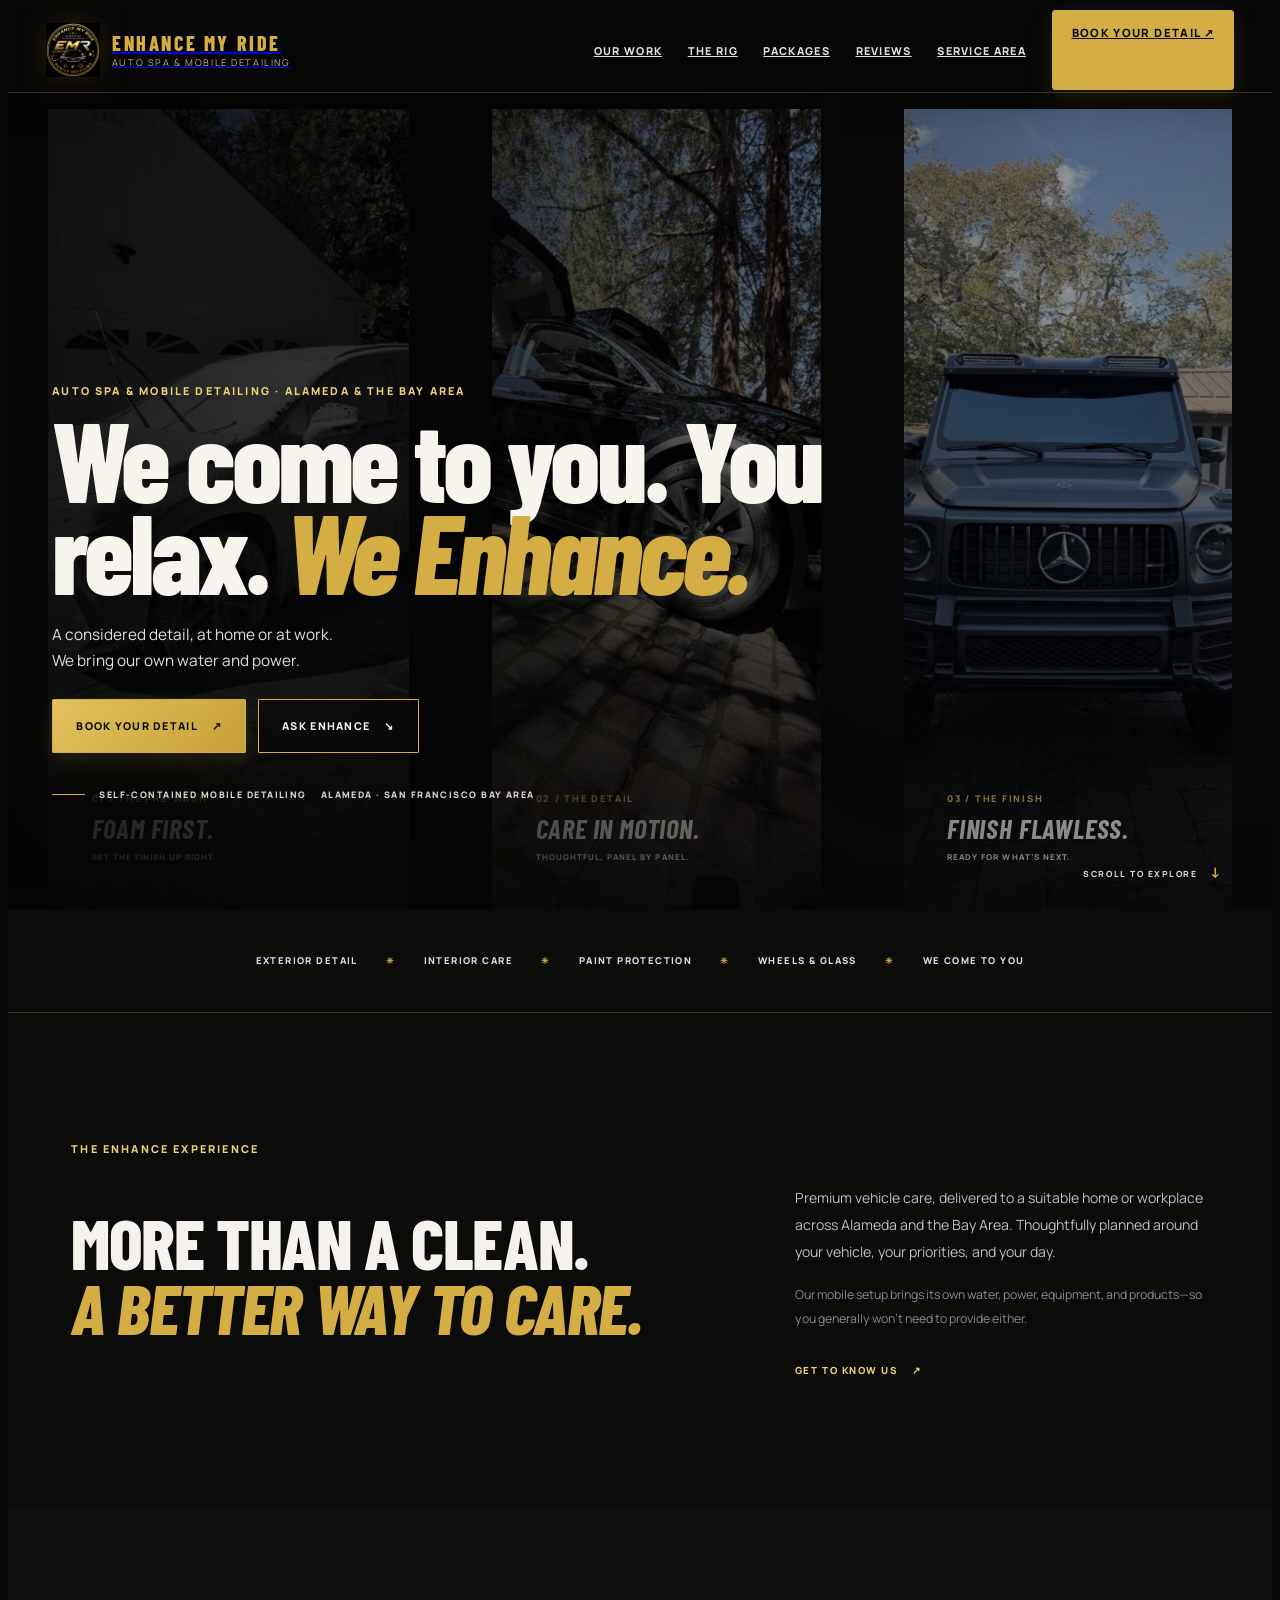
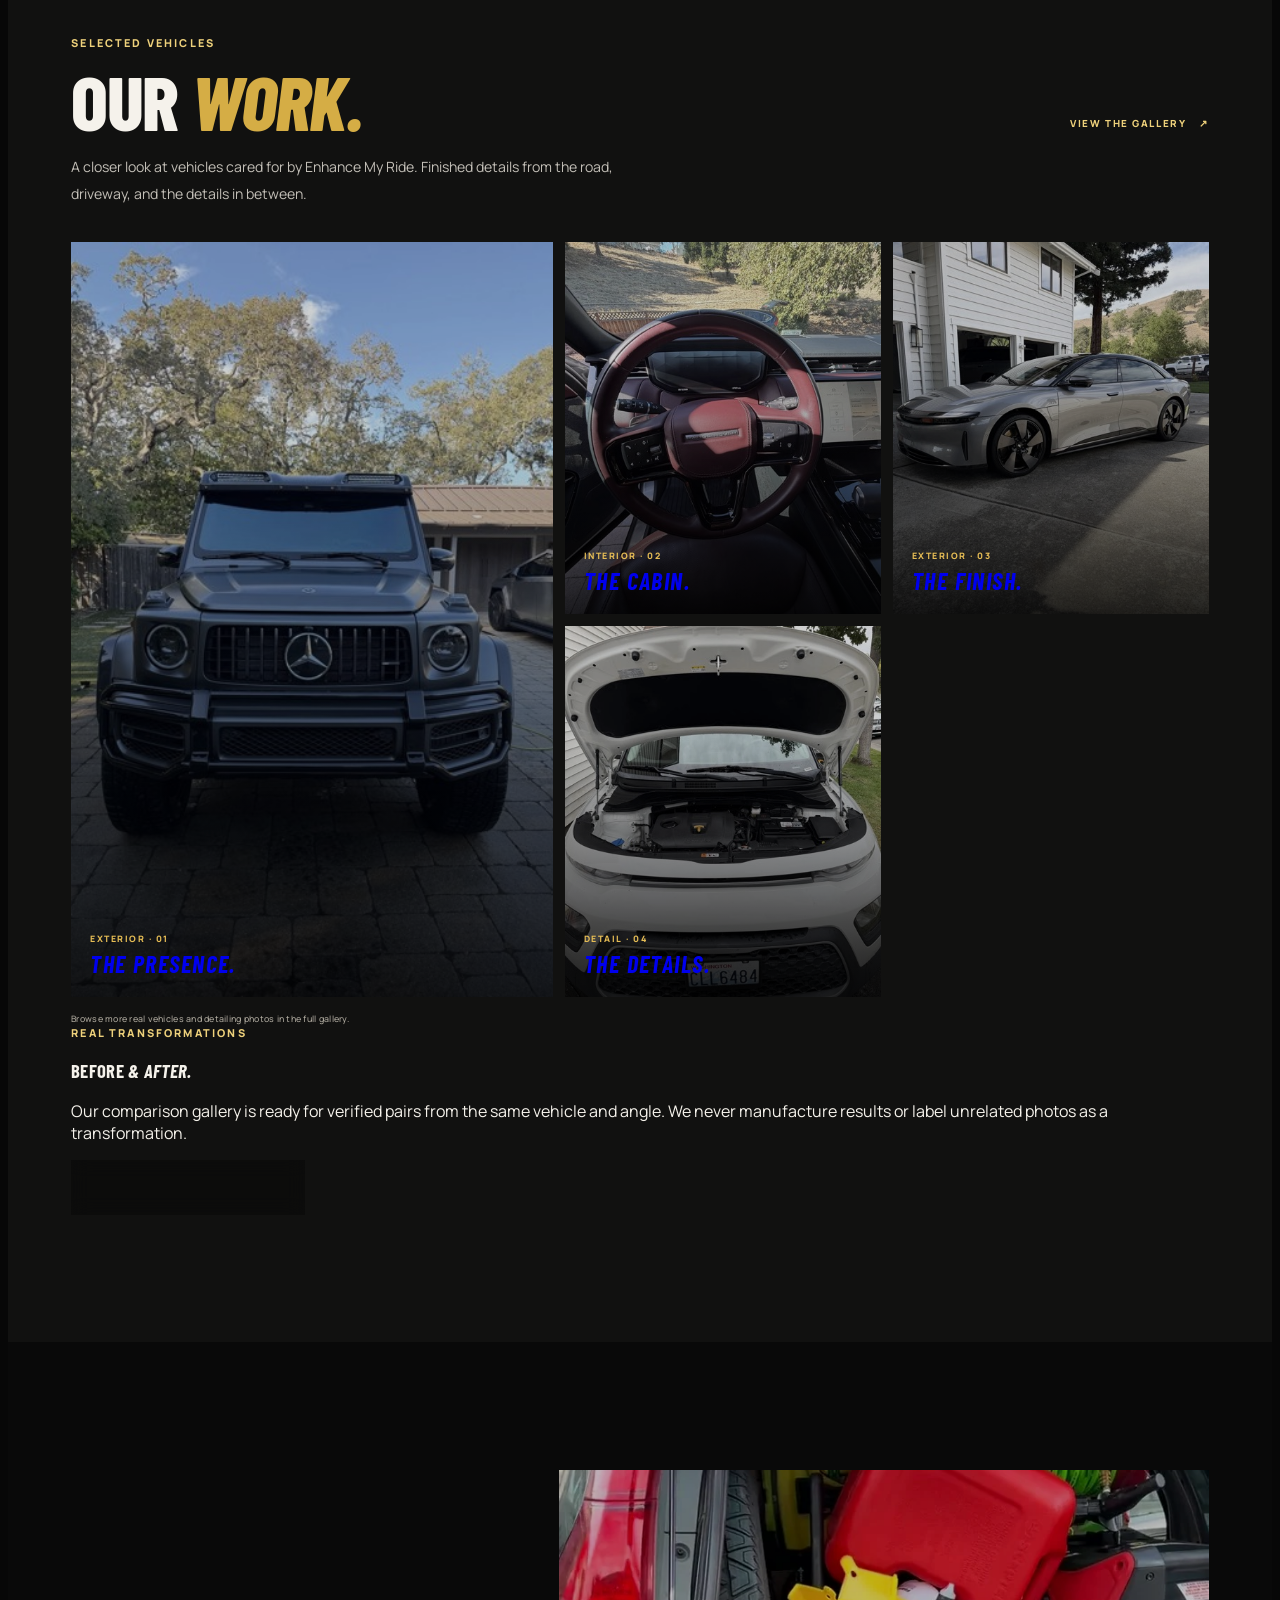
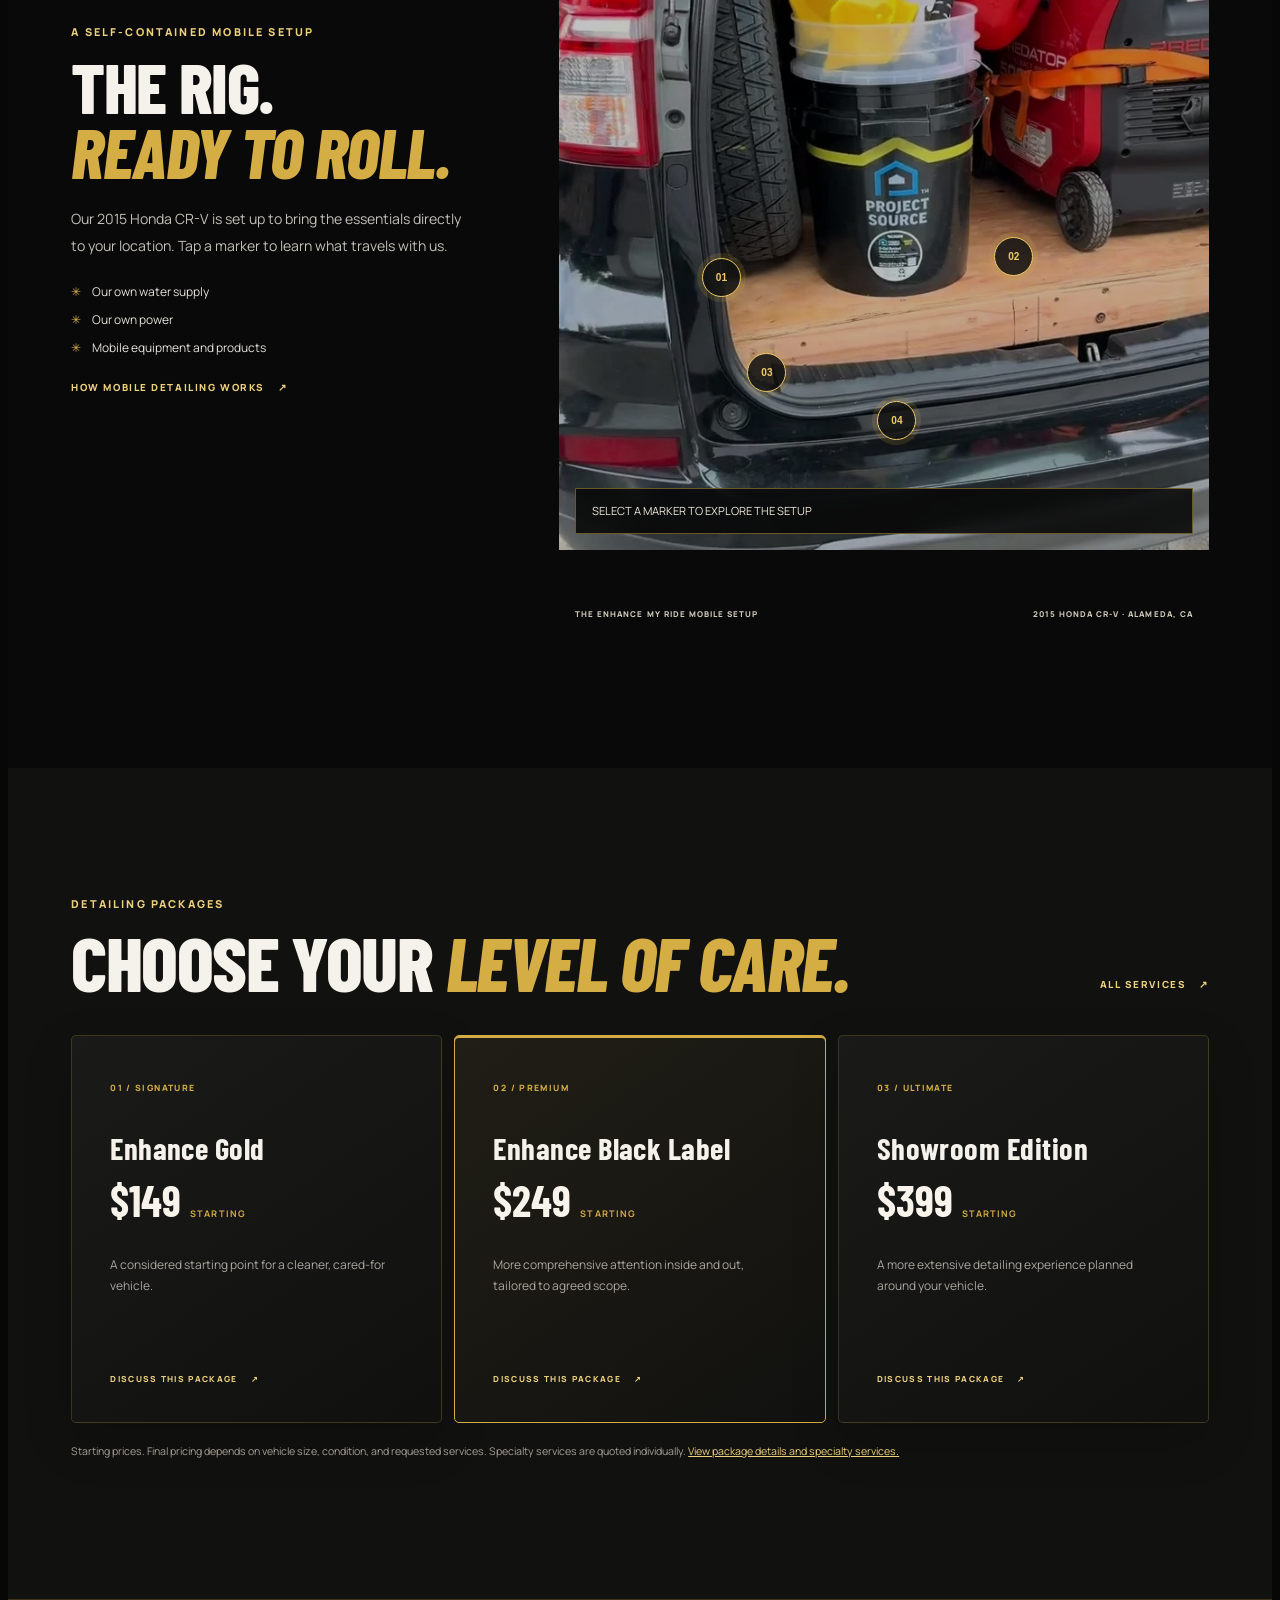
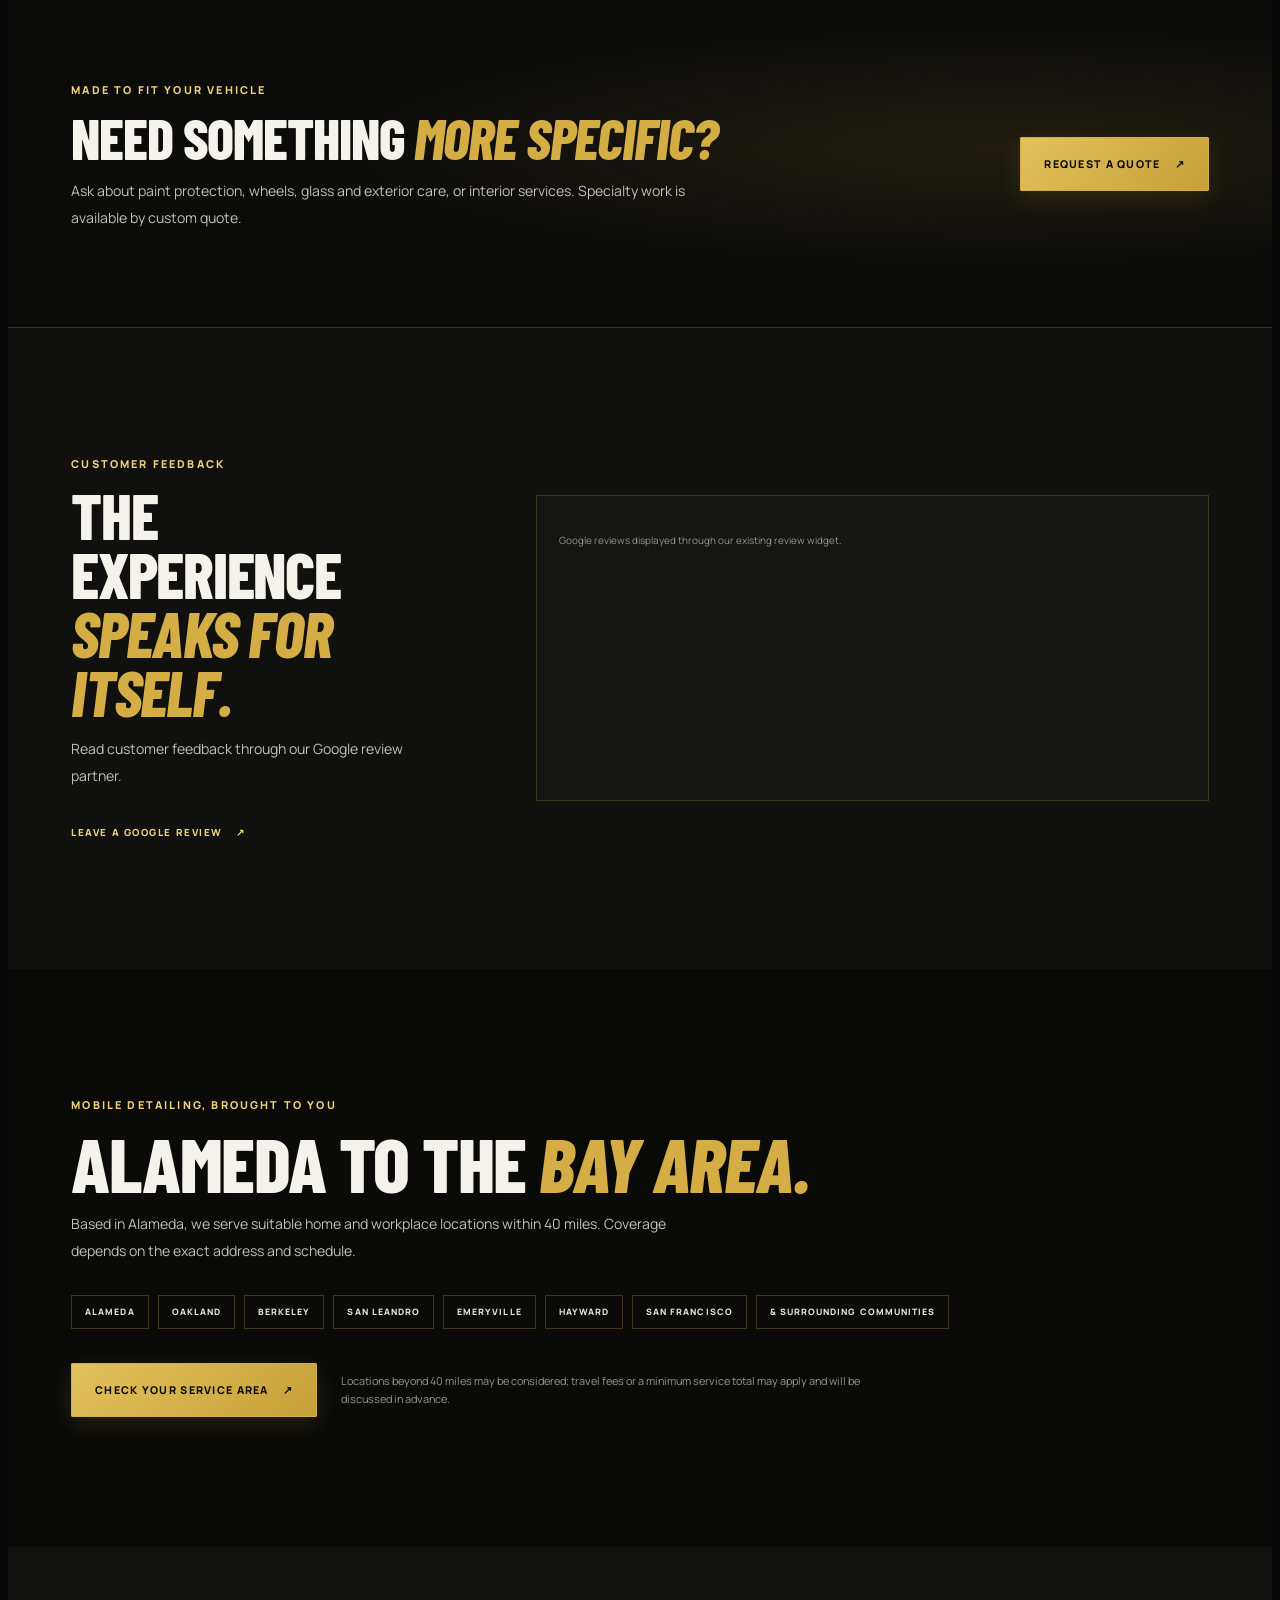
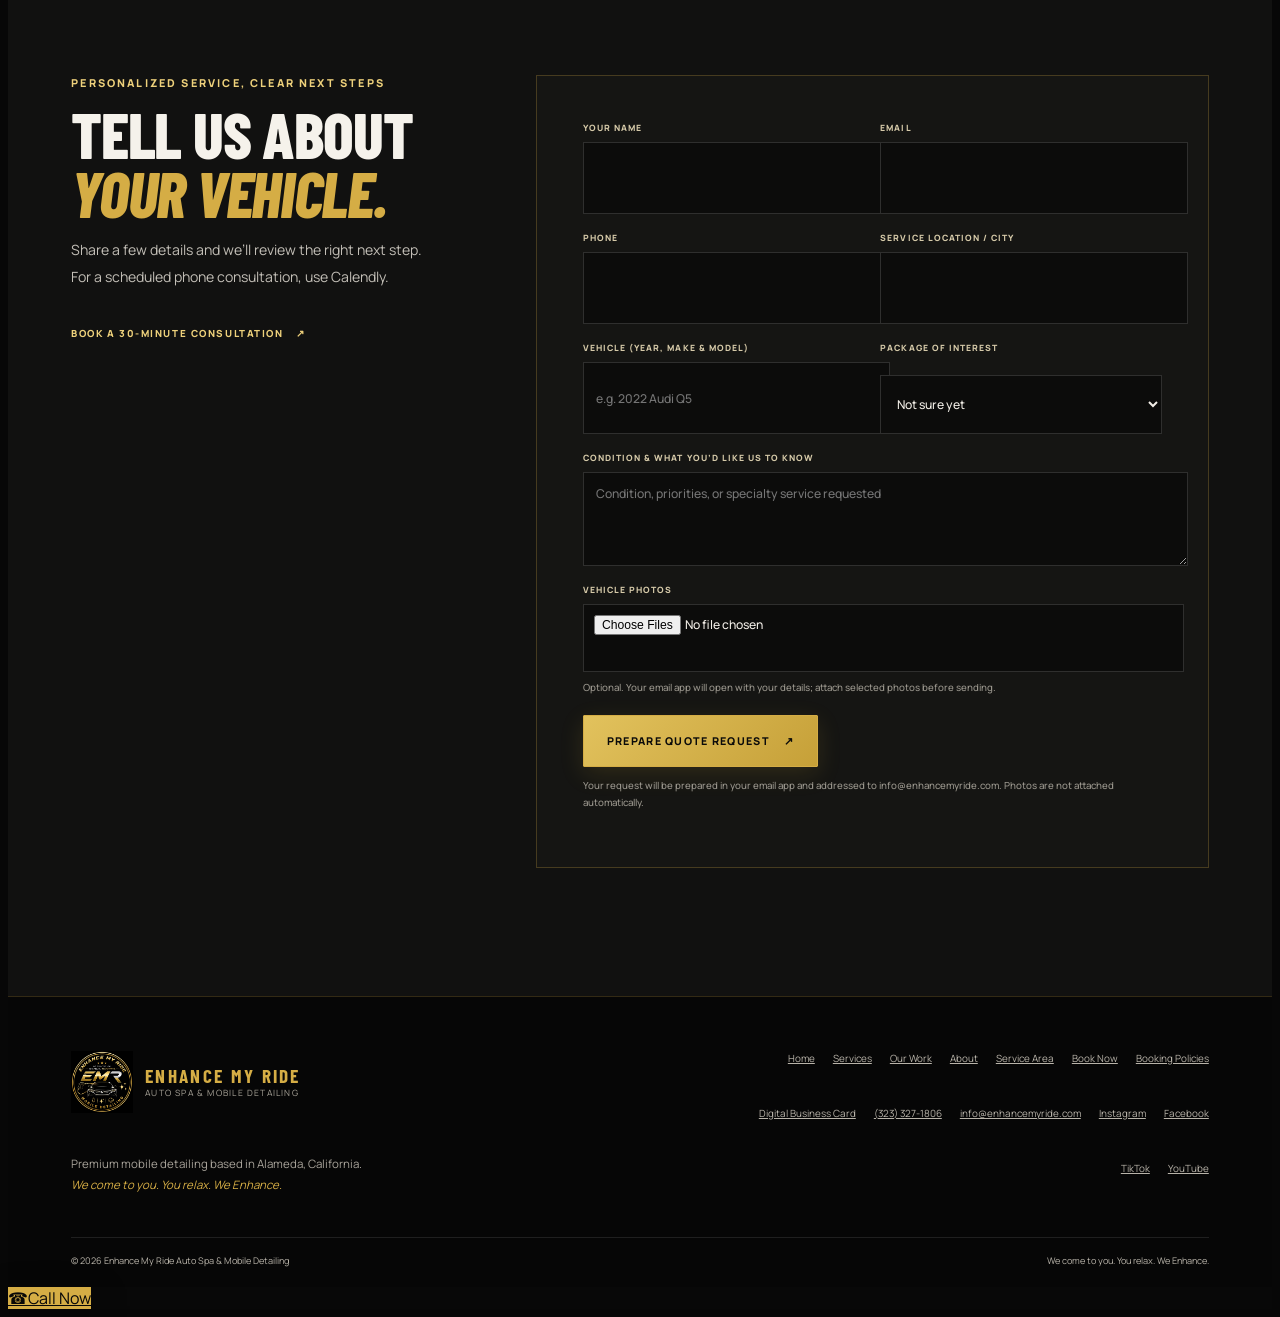
==== commit 2de27947: "Polish mobile hero typography, actions and comparison gallery" ====
--- a/index.html
+++ b/index.html
@@ -59,11 +59,11 @@
       </div>
       <div class="cinema-shade" aria-hidden="true"></div>
       <div class="cinema-copy">
-        <p class="eyebrow">Premium mobile detailing · Alameda &amp; the Bay Area</p>
-        <h1 id="hero-title">WE COME TO YOU.<br>YOU RELAX.<br><em>WE ENHANCE.</em></h1>
+        <p class="eyebrow">AUTO SPA &amp; MOBILE DETAILING <span aria-hidden="true">·</span> ALAMEDA &amp; THE BAY AREA</p>
+        <h1 id="hero-title"><span>We come to you.</span> <span>You relax.</span> <em>We Enhance.</em></h1>
         <p class="hero-deck">A considered detail, at home or at work.<br>We bring our own water and power.</p>
-        <div class="hero-actions"><a class="btn btn-gold" href="book-now.html">Book Your Detail <span aria-hidden="true">↗</span></a><a class="btn btn-ghost" href="services.html">Explore Services <span aria-hidden="true">↓</span></a></div>
-        <div class="hero-proof"><span class="proof-line"></span><span>MOBILE AUTO SPA</span><span>ALAMEDA · SAN FRANCISCO BAY AREA</span></div>
+        <div class="hero-actions"><a class="btn btn-gold" href="book-now.html">Book Your Detail <span aria-hidden="true">↗</span></a><a class="btn btn-ghost" href="#ask-enhance">Ask Enhance <span aria-hidden="true">↘</span></a></div>
+        <div class="hero-proof"><span class="proof-line"></span><span>SELF-CONTAINED MOBILE DETAILING</span><span>ALAMEDA · SAN FRANCISCO BAY AREA</span></div>
       </div>
       <div class="hero-scroll" aria-hidden="true">SCROLL TO EXPLORE <span>↓</span></div>
     </section>
@@ -85,6 +85,10 @@
         <a class="work-card" href="gallery.html"><img src="images/optimized/gallery/IMG_3555.jpg" alt="Engine bay of a white Kia Soul" width="450" height="600" loading="lazy"><span class="work-label"><small>DETAIL · 04</small><b>THE DETAILS.</b></span></a>
       </div>
       <p class="gallery-note">Browse more real vehicles and detailing photos in the full gallery.</p>
+      <div class="comparison-preview" id="before-after">
+        <div><p class="eyebrow">REAL TRANSFORMATIONS</p><h3>BEFORE <em>&amp; AFTER.</em></h3><p>Our comparison gallery is ready for verified pairs from the same vehicle and angle. We never manufacture results or label unrelated photos as a transformation.</p></div>
+        <a class="btn btn-ghost" href="gallery.html#before-after">Explore Before &amp; After <span aria-hidden="true">↗</span></a>
+      </div>
     </section>
 
     <section class="rig-section section-pad" id="the-rig" aria-labelledby="rig-title">
@@ -115,7 +119,7 @@
 
     <section class="area-section section-pad" aria-labelledby="area-title"><div class="area-heading"><p class="eyebrow">MOBILE DETAILING, BROUGHT TO YOU</p><h2 id="area-title">ALAMEDA TO THE <em>BAY AREA.</em></h2><p>Based in Alameda, we serve suitable home and workplace locations within 40 miles. Coverage depends on the exact address and schedule.</p></div><div class="city-list"><span>ALAMEDA</span><span>OAKLAND</span><span>BERKELEY</span><span>SAN LEANDRO</span><span>EMERYVILLE</span><span>HAYWARD</span><span>SAN FRANCISCO</span><span>&amp; SURROUNDING COMMUNITIES</span></div><div class="area-actions"><a class="btn btn-gold" href="service-area.html">Check Your Service Area <span aria-hidden="true">↗</span></a><p>Locations beyond 40 miles may be considered; travel fees or a minimum service total may apply and will be discussed in advance.</p></div></section>
 
-    <section class="quote-section section-pad" id="quote" aria-labelledby="quote-title"><div class="quote-intro"><p class="eyebrow">PERSONALIZED SERVICE, CLEAR NEXT STEPS</p><h2 id="quote-title">TELL US ABOUT<br><em>YOUR VEHICLE.</em></h2><p>Share a few details and we’ll review the right next step. For a scheduled phone consultation, use Calendly.</p><a class="text-link" href="https://calendly.com/enhancemyridemobiledetailing/30min" target="_blank" rel="noopener noreferrer">BOOK A 30-MINUTE CONSULTATION <span aria-hidden="true">↗</span></a></div>
+    <section id="ask-enhance" class="quote-section section-pad" id="quote" aria-labelledby="quote-title"><div class="quote-intro"><p class="eyebrow">PERSONALIZED SERVICE, CLEAR NEXT STEPS</p><h2 id="quote-title">TELL US ABOUT<br><em>YOUR VEHICLE.</em></h2><p>Share a few details and we’ll review the right next step. For a scheduled phone consultation, use Calendly.</p><a class="text-link" href="https://calendly.com/enhancemyridemobiledetailing/30min" target="_blank" rel="noopener noreferrer">BOOK A 30-MINUTE CONSULTATION <span aria-hidden="true">↗</span></a></div>
       <form class="quote-form" id="quote-form">
         <div class="form-row"><label>YOUR NAME<input name="name" autocomplete="name" required></label><label>EMAIL<input name="email" type="email" autocomplete="email" required></label></div>
         <div class="form-row"><label>PHONE<input name="phone" type="tel" autocomplete="tel"></label><label>SERVICE LOCATION / CITY<input name="location" autocomplete="address-level2" required></label></div>
@@ -129,7 +133,7 @@
   </main>
 
   <footer class="site-footer"><div class="footer-main"><div class="footer-brand"><img src="images/enhance-my-ride-logo.webp?v=3" width="64" height="64" alt="Enhance My Ride logo" loading="lazy"><div><b>ENHANCE MY RIDE</b><small>AUTO SPA &amp; MOBILE DETAILING</small></div></div><p>Premium mobile detailing based in Alameda, California.<br><em>We come to you. You relax. We Enhance.</em></p><div class="footer-links"><a href="index.html">Home</a><a href="services.html">Services</a><a href="gallery.html">Our Work</a><a href="about.html">About</a><a href="service-area.html">Service Area</a><a href="book-now.html">Book Now</a><a href="booking-policies.html">Booking Policies</a><a href="scan.html">Digital Business Card</a><a href="tel:+13233271806">(323) 327-1806</a><a href="mailto:info@enhancemyride.com">info@enhancemyride.com</a><a href="https://www.instagram.com/enhancemyridemobiledetailing/" target="_blank" rel="noopener noreferrer">Instagram</a><a href="https://www.facebook.com/enhancemyridemobiledetailing/" target="_blank" rel="noopener noreferrer">Facebook</a><a href="https://www.tiktok.com/@enhancemyride" target="_blank" rel="noopener noreferrer">TikTok</a><a href="https://www.youtube.com/@enhancemyride" target="_blank" rel="noopener noreferrer">YouTube</a></div></div><div class="footer-bottom"><span>© <span id="current-year">2026</span> Enhance My Ride Auto Spa &amp; Mobile Detailing</span><span>We come to you. You relax. We Enhance.</span></div></footer>
-  <a class="floating-call" href="tel:+13233271806" aria-label="Call Enhance My Ride">☎ <span>Call Now</span></a>
+  <a class="floating-call" href="tel:+13233271806" aria-label="Call Enhance My Ride at (323) 327-1806"><span aria-hidden="true">☎</span><span>Call Now</span></a>
   <script src="https://elfsightcdn.com/platform.js" async></script>
   <script src="js/redesign.js" defer></script>
 </body>
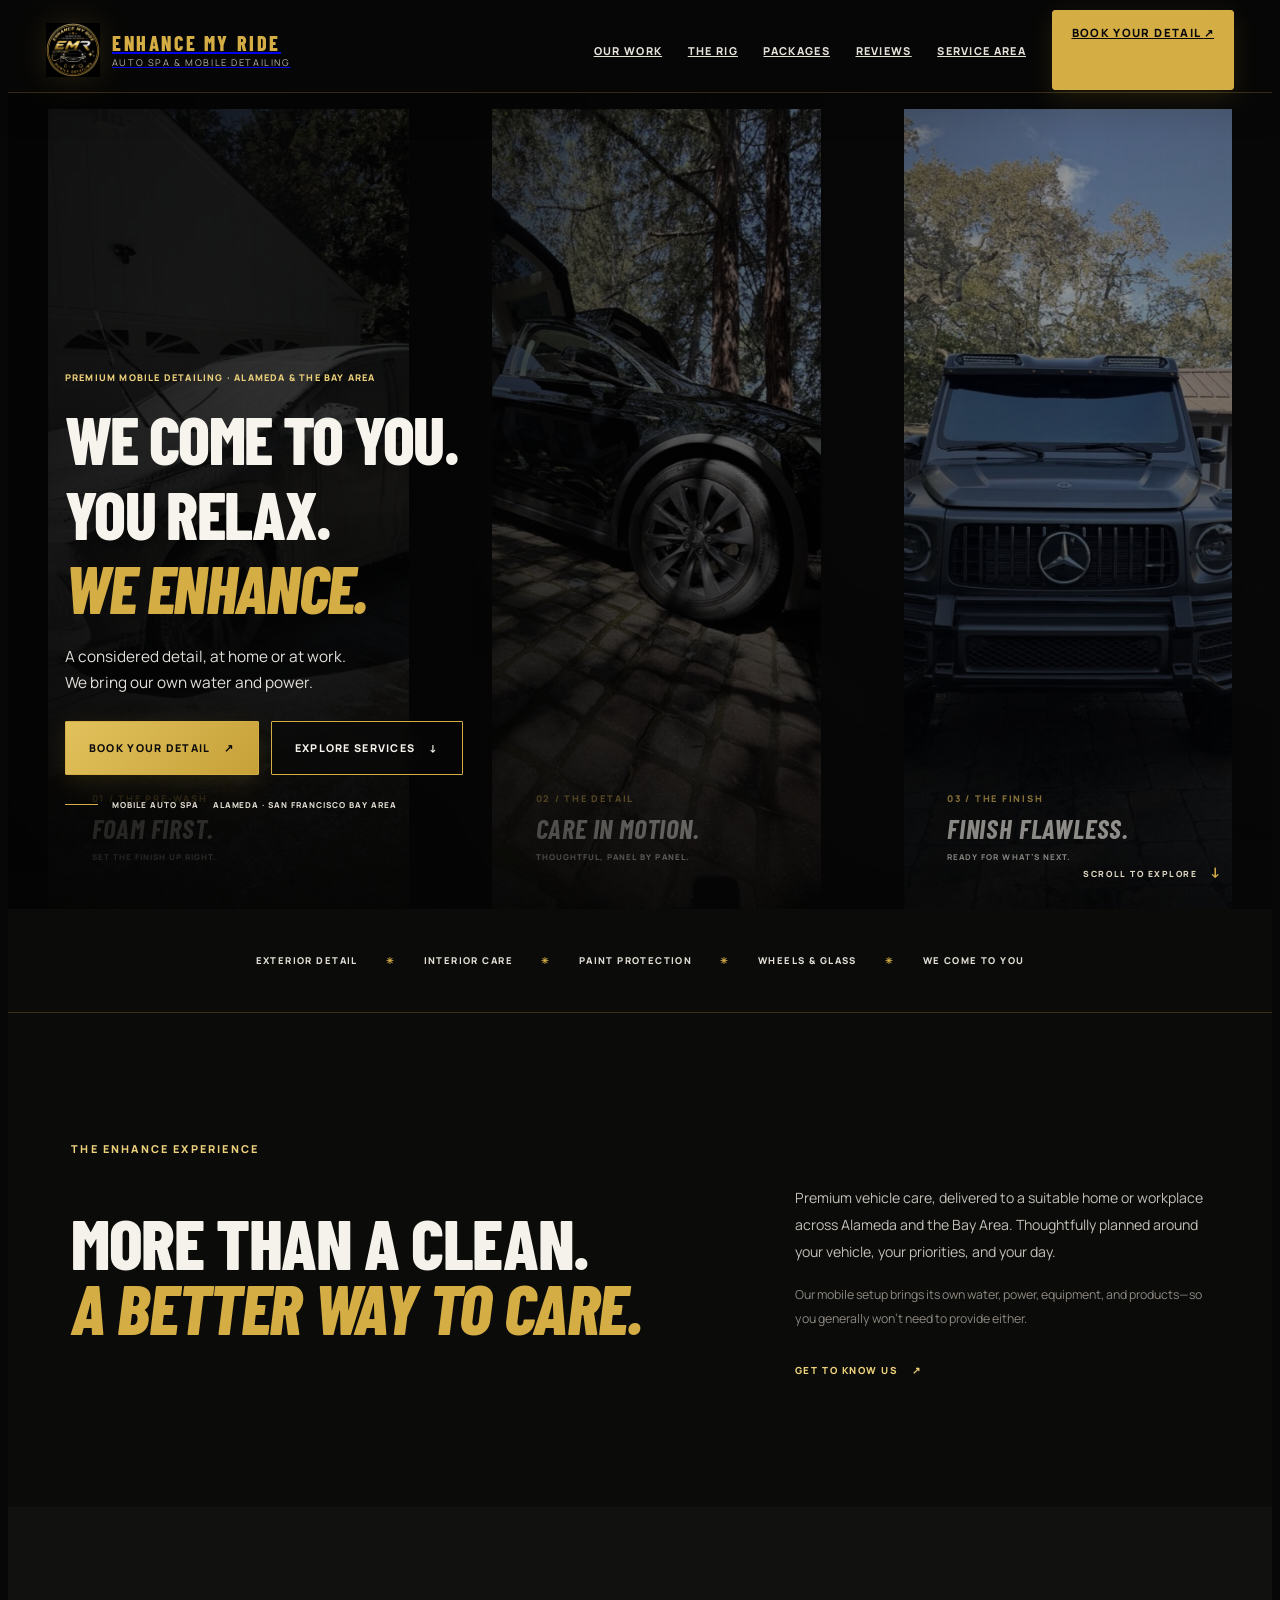
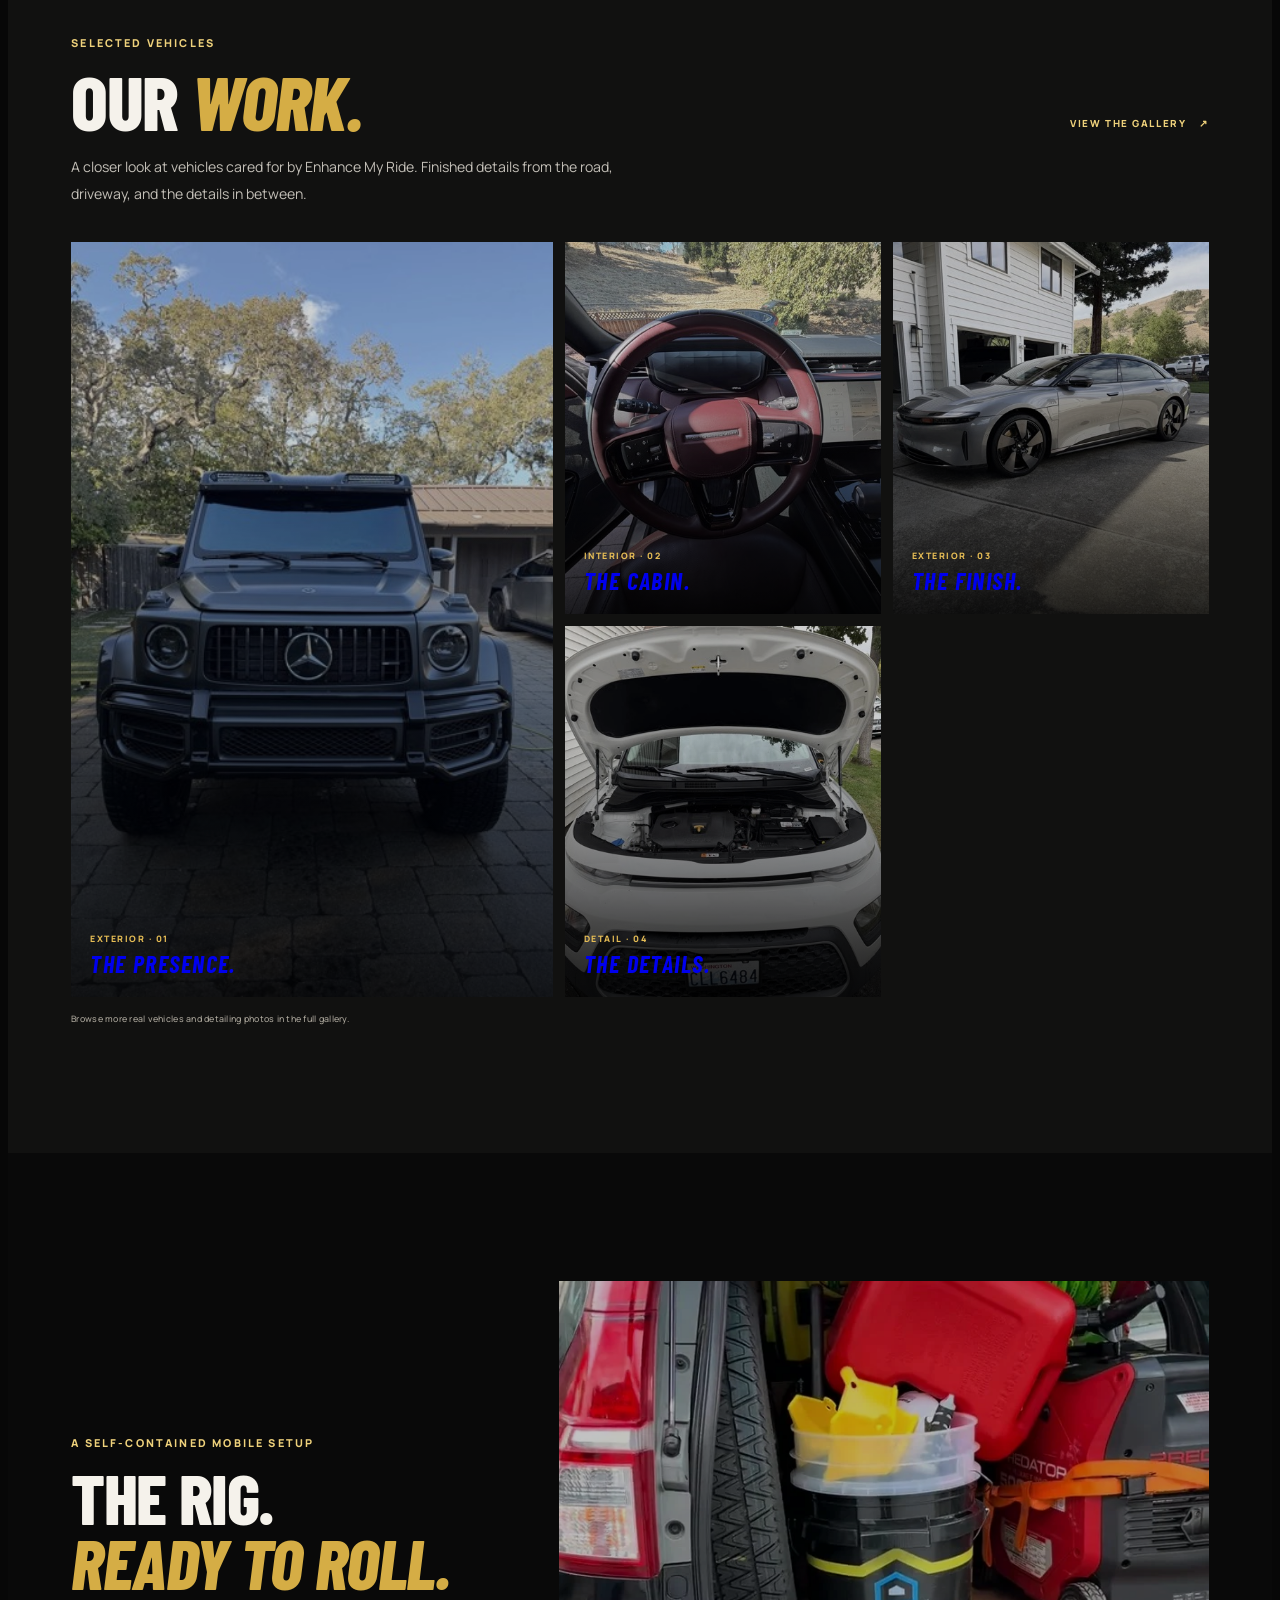
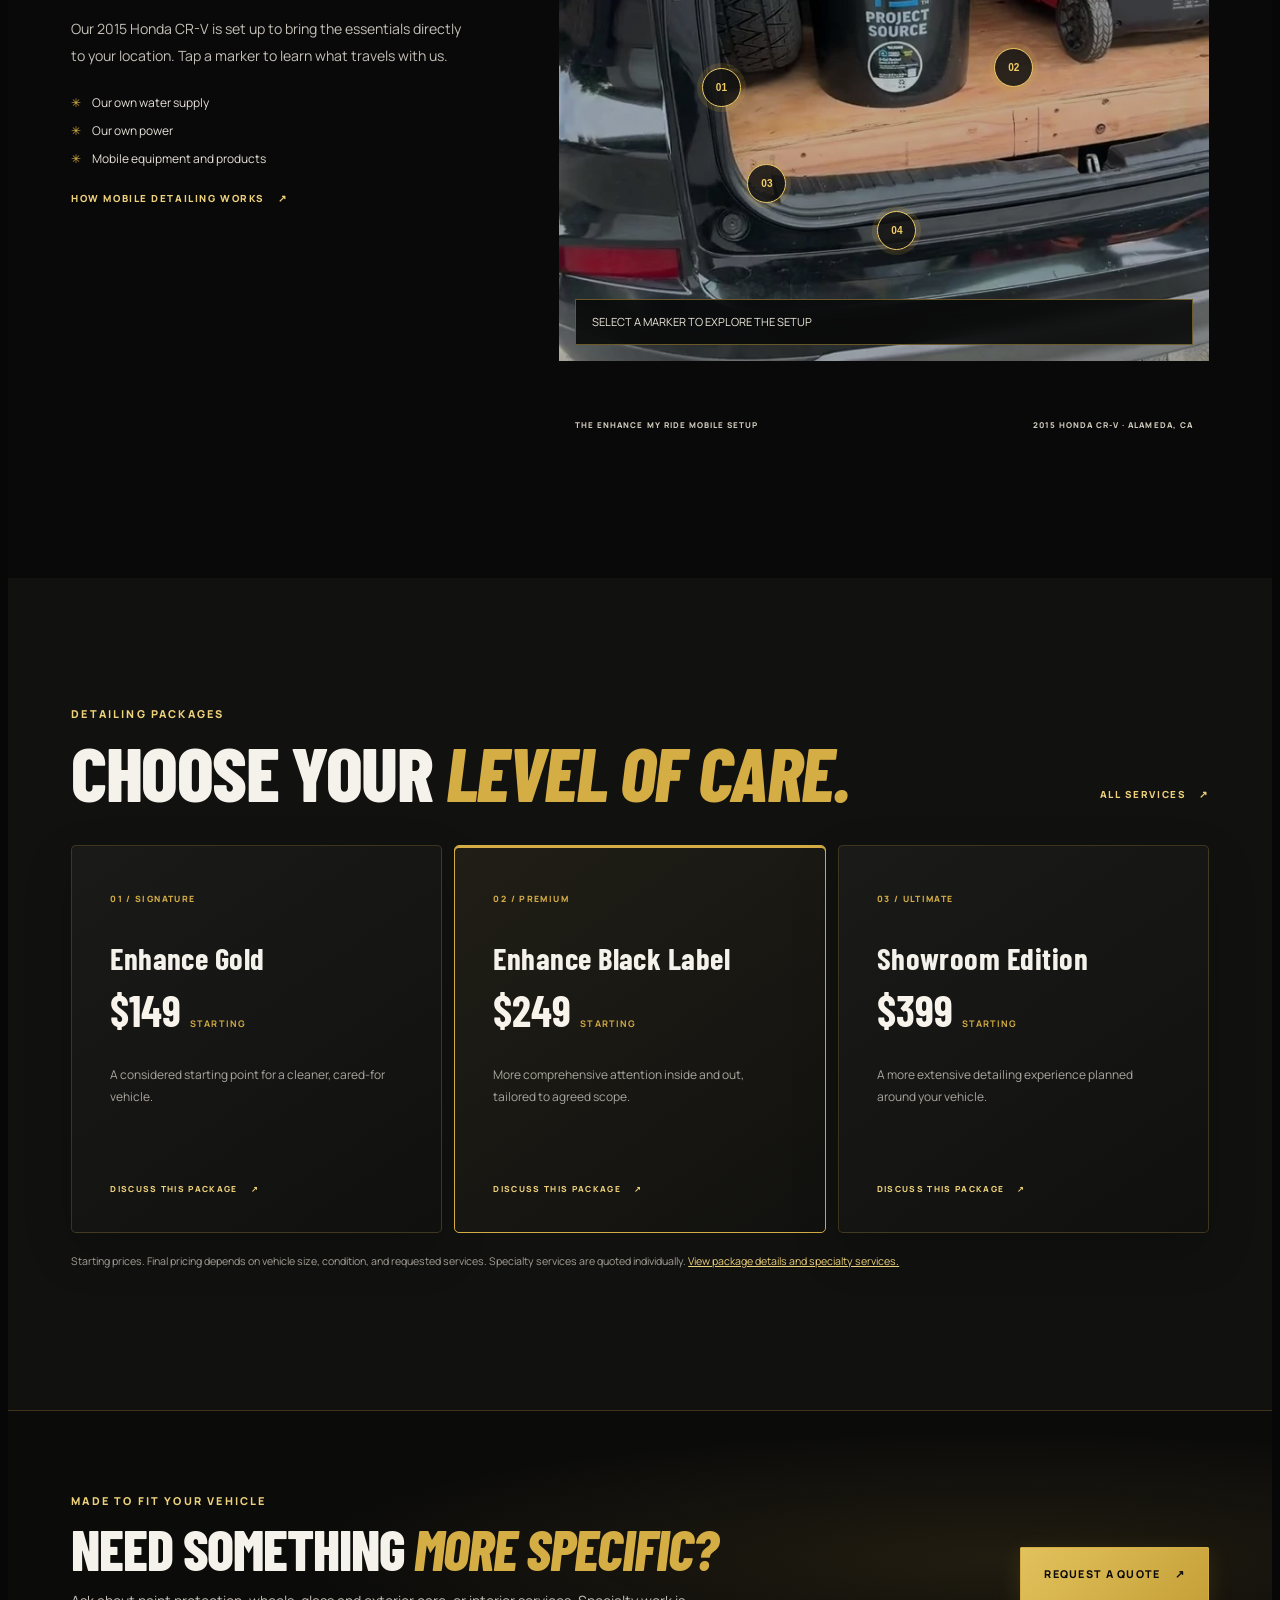
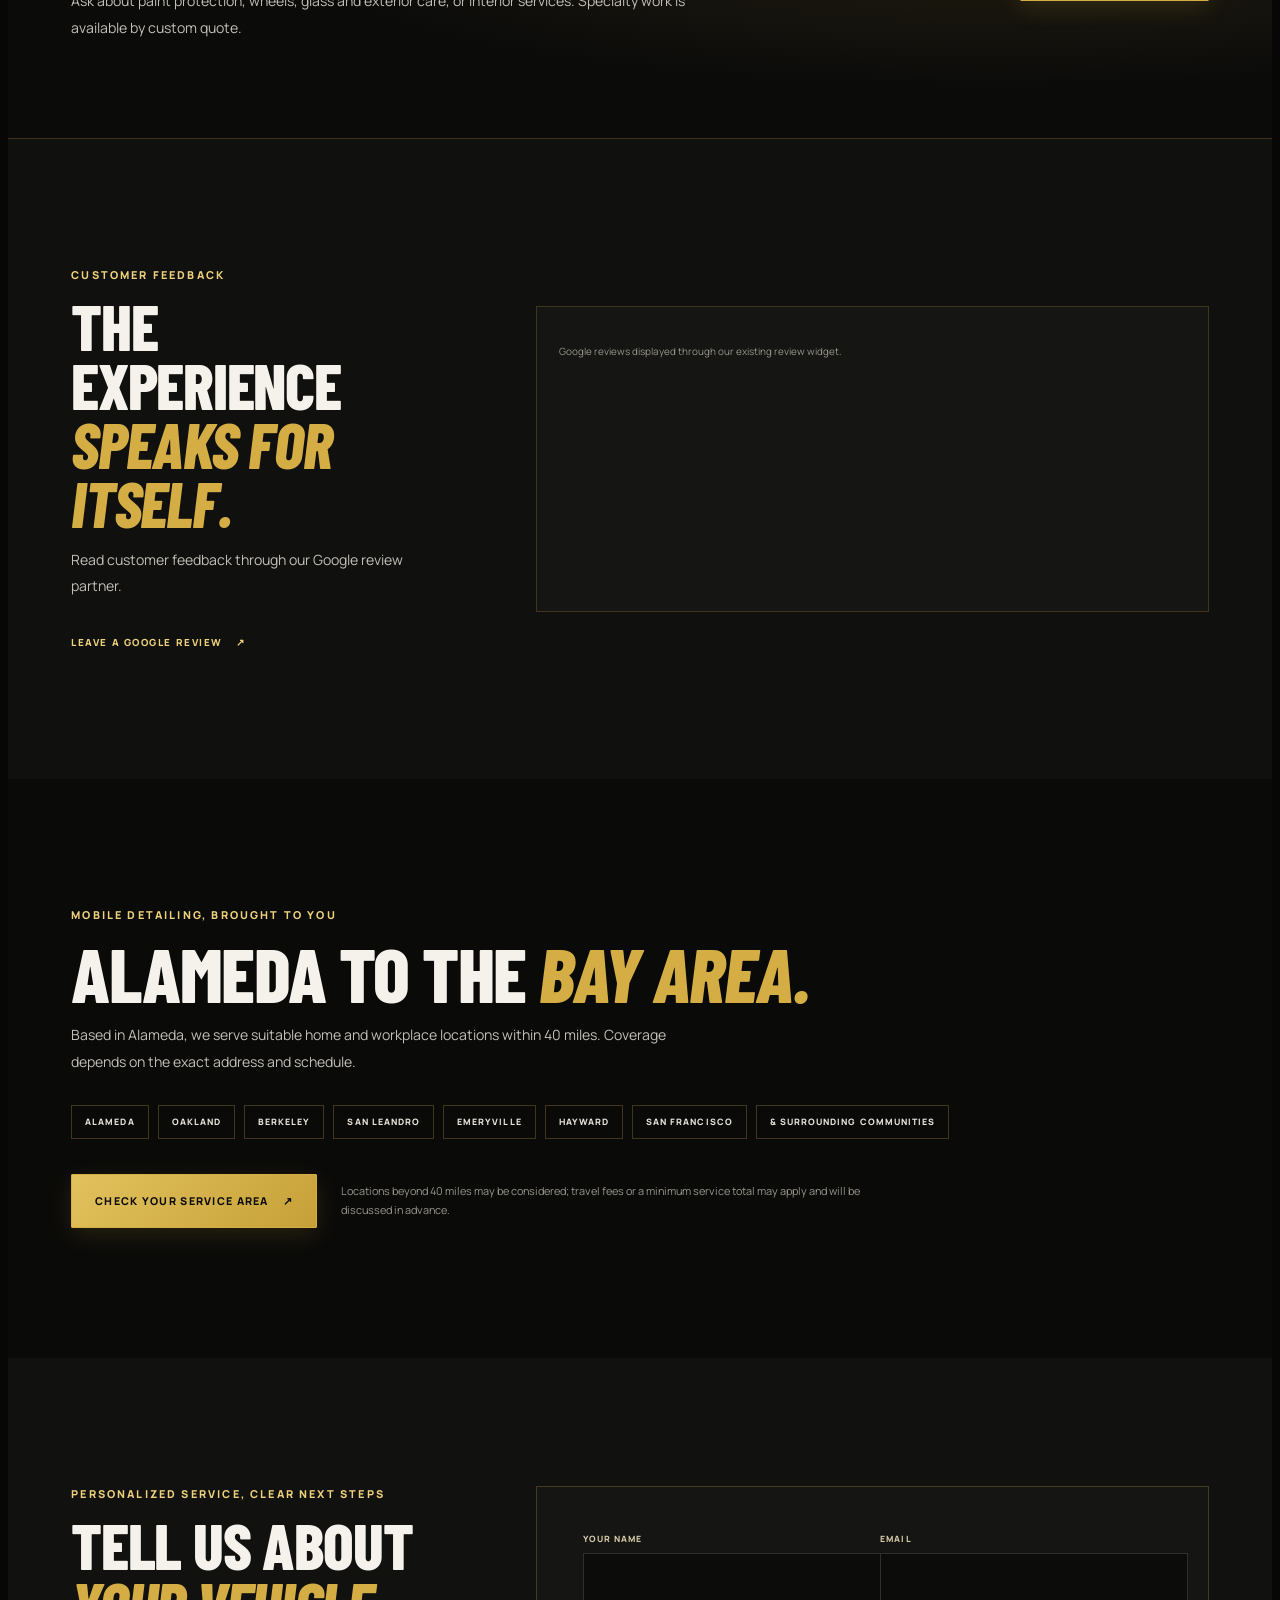
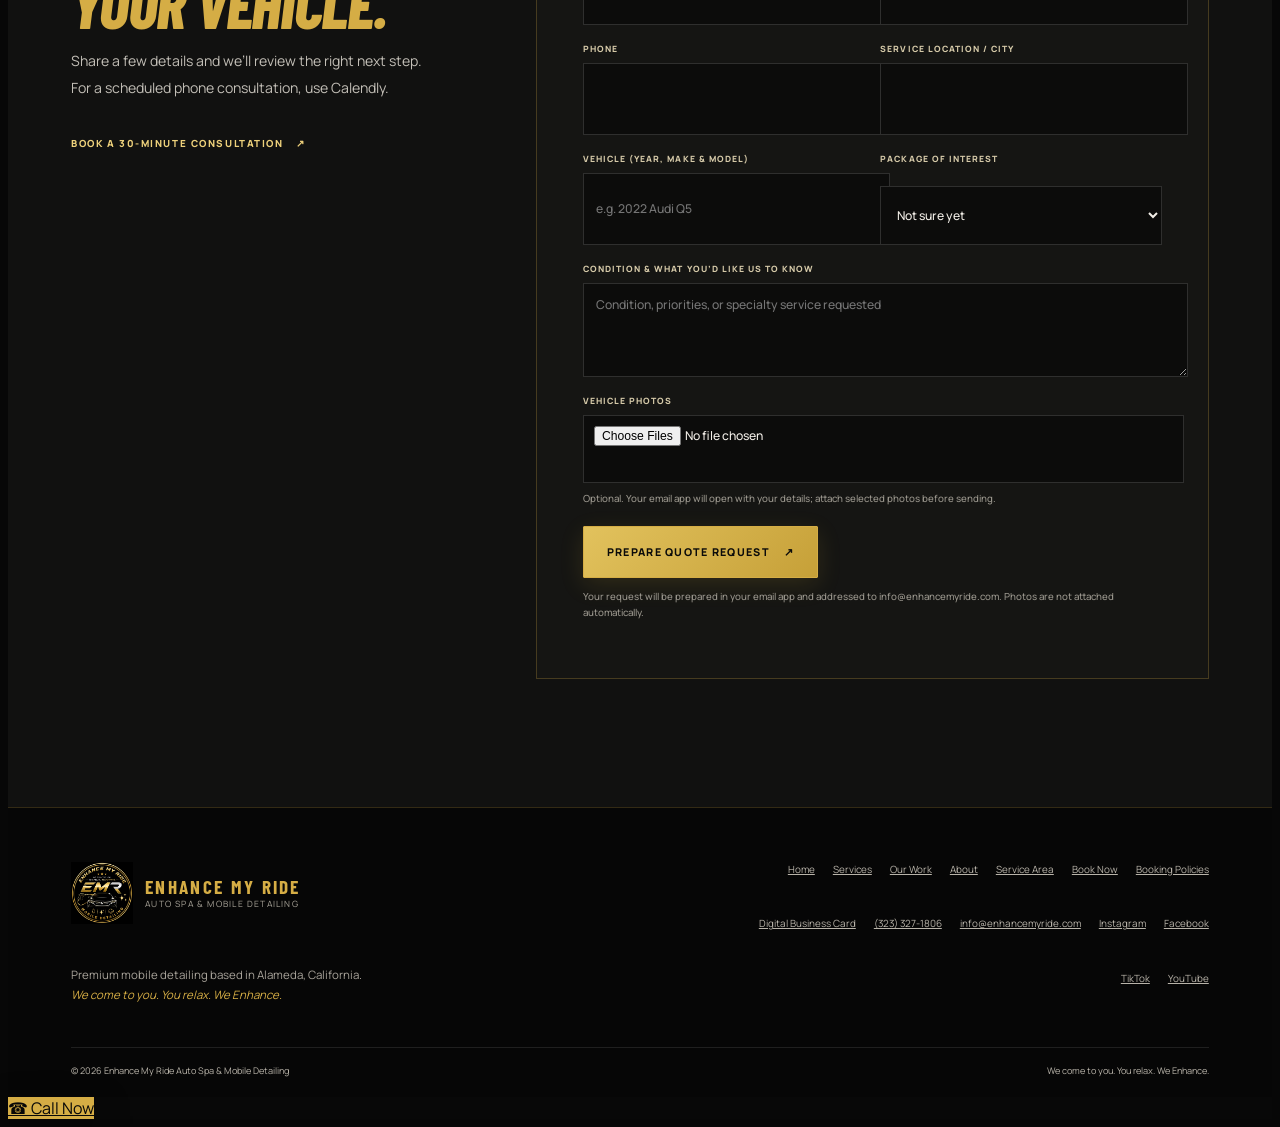
==== commit 5f21be9d: "Restore exact pre-edit Codex deployed design: index.html" ====
--- a/index.html
+++ b/index.html
@@ -59,11 +59,11 @@
       </div>
       <div class="cinema-shade" aria-hidden="true"></div>
       <div class="cinema-copy">
-        <p class="eyebrow">AUTO SPA &amp; MOBILE DETAILING <span aria-hidden="true">·</span> ALAMEDA &amp; THE BAY AREA</p>
-        <h1 id="hero-title"><span>We come to you.</span> <span>You relax.</span> <em>We Enhance.</em></h1>
+        <p class="eyebrow">Premium mobile detailing · Alameda &amp; the Bay Area</p>
+        <h1 id="hero-title">WE COME TO YOU.<br>YOU RELAX.<br><em>WE ENHANCE.</em></h1>
         <p class="hero-deck">A considered detail, at home or at work.<br>We bring our own water and power.</p>
-        <div class="hero-actions"><a class="btn btn-gold" href="book-now.html">Book Your Detail <span aria-hidden="true">↗</span></a><a class="btn btn-ghost" href="#ask-enhance">Ask Enhance <span aria-hidden="true">↘</span></a></div>
-        <div class="hero-proof"><span class="proof-line"></span><span>SELF-CONTAINED MOBILE DETAILING</span><span>ALAMEDA · SAN FRANCISCO BAY AREA</span></div>
+        <div class="hero-actions"><a class="btn btn-gold" href="book-now.html">Book Your Detail <span aria-hidden="true">↗</span></a><a class="btn btn-ghost" href="services.html">Explore Services <span aria-hidden="true">↓</span></a></div>
+        <div class="hero-proof"><span class="proof-line"></span><span>MOBILE AUTO SPA</span><span>ALAMEDA · SAN FRANCISCO BAY AREA</span></div>
       </div>
       <div class="hero-scroll" aria-hidden="true">SCROLL TO EXPLORE <span>↓</span></div>
     </section>
@@ -85,10 +85,6 @@
         <a class="work-card" href="gallery.html"><img src="images/optimized/gallery/IMG_3555.jpg" alt="Engine bay of a white Kia Soul" width="450" height="600" loading="lazy"><span class="work-label"><small>DETAIL · 04</small><b>THE DETAILS.</b></span></a>
       </div>
       <p class="gallery-note">Browse more real vehicles and detailing photos in the full gallery.</p>
-      <div class="comparison-preview" id="before-after">
-        <div><p class="eyebrow">REAL TRANSFORMATIONS</p><h3>BEFORE <em>&amp; AFTER.</em></h3><p>Our comparison gallery is ready for verified pairs from the same vehicle and angle. We never manufacture results or label unrelated photos as a transformation.</p></div>
-        <a class="btn btn-ghost" href="gallery.html#before-after">Explore Before &amp; After <span aria-hidden="true">↗</span></a>
-      </div>
     </section>
 
     <section class="rig-section section-pad" id="the-rig" aria-labelledby="rig-title">
@@ -119,7 +115,7 @@
 
     <section class="area-section section-pad" aria-labelledby="area-title"><div class="area-heading"><p class="eyebrow">MOBILE DETAILING, BROUGHT TO YOU</p><h2 id="area-title">ALAMEDA TO THE <em>BAY AREA.</em></h2><p>Based in Alameda, we serve suitable home and workplace locations within 40 miles. Coverage depends on the exact address and schedule.</p></div><div class="city-list"><span>ALAMEDA</span><span>OAKLAND</span><span>BERKELEY</span><span>SAN LEANDRO</span><span>EMERYVILLE</span><span>HAYWARD</span><span>SAN FRANCISCO</span><span>&amp; SURROUNDING COMMUNITIES</span></div><div class="area-actions"><a class="btn btn-gold" href="service-area.html">Check Your Service Area <span aria-hidden="true">↗</span></a><p>Locations beyond 40 miles may be considered; travel fees or a minimum service total may apply and will be discussed in advance.</p></div></section>
 
-    <section id="ask-enhance" class="quote-section section-pad" id="quote" aria-labelledby="quote-title"><div class="quote-intro"><p class="eyebrow">PERSONALIZED SERVICE, CLEAR NEXT STEPS</p><h2 id="quote-title">TELL US ABOUT<br><em>YOUR VEHICLE.</em></h2><p>Share a few details and we’ll review the right next step. For a scheduled phone consultation, use Calendly.</p><a class="text-link" href="https://calendly.com/enhancemyridemobiledetailing/30min" target="_blank" rel="noopener noreferrer">BOOK A 30-MINUTE CONSULTATION <span aria-hidden="true">↗</span></a></div>
+    <section class="quote-section section-pad" id="quote" aria-labelledby="quote-title"><div class="quote-intro"><p class="eyebrow">PERSONALIZED SERVICE, CLEAR NEXT STEPS</p><h2 id="quote-title">TELL US ABOUT<br><em>YOUR VEHICLE.</em></h2><p>Share a few details and we’ll review the right next step. For a scheduled phone consultation, use Calendly.</p><a class="text-link" href="https://calendly.com/enhancemyridemobiledetailing/30min" target="_blank" rel="noopener noreferrer">BOOK A 30-MINUTE CONSULTATION <span aria-hidden="true">↗</span></a></div>
       <form class="quote-form" id="quote-form">
         <div class="form-row"><label>YOUR NAME<input name="name" autocomplete="name" required></label><label>EMAIL<input name="email" type="email" autocomplete="email" required></label></div>
         <div class="form-row"><label>PHONE<input name="phone" type="tel" autocomplete="tel"></label><label>SERVICE LOCATION / CITY<input name="location" autocomplete="address-level2" required></label></div>
@@ -133,7 +129,7 @@
   </main>
 
   <footer class="site-footer"><div class="footer-main"><div class="footer-brand"><img src="images/enhance-my-ride-logo.webp?v=3" width="64" height="64" alt="Enhance My Ride logo" loading="lazy"><div><b>ENHANCE MY RIDE</b><small>AUTO SPA &amp; MOBILE DETAILING</small></div></div><p>Premium mobile detailing based in Alameda, California.<br><em>We come to you. You relax. We Enhance.</em></p><div class="footer-links"><a href="index.html">Home</a><a href="services.html">Services</a><a href="gallery.html">Our Work</a><a href="about.html">About</a><a href="service-area.html">Service Area</a><a href="book-now.html">Book Now</a><a href="booking-policies.html">Booking Policies</a><a href="scan.html">Digital Business Card</a><a href="tel:+13233271806">(323) 327-1806</a><a href="mailto:info@enhancemyride.com">info@enhancemyride.com</a><a href="https://www.instagram.com/enhancemyridemobiledetailing/" target="_blank" rel="noopener noreferrer">Instagram</a><a href="https://www.facebook.com/enhancemyridemobiledetailing/" target="_blank" rel="noopener noreferrer">Facebook</a><a href="https://www.tiktok.com/@enhancemyride" target="_blank" rel="noopener noreferrer">TikTok</a><a href="https://www.youtube.com/@enhancemyride" target="_blank" rel="noopener noreferrer">YouTube</a></div></div><div class="footer-bottom"><span>© <span id="current-year">2026</span> Enhance My Ride Auto Spa &amp; Mobile Detailing</span><span>We come to you. You relax. We Enhance.</span></div></footer>
-  <a class="floating-call" href="tel:+13233271806" aria-label="Call Enhance My Ride at (323) 327-1806"><span aria-hidden="true">☎</span><span>Call Now</span></a>
+  <a class="floating-call" href="tel:+13233271806" aria-label="Call Enhance My Ride">☎ <span>Call Now</span></a>
   <script src="https://elfsightcdn.com/platform.js" async></script>
   <script src="js/redesign.js" defer></script>
 </body>
--- a/css/site-redesign.css
+++ b/css/site-redesign.css
@@ -32,3 +32,37 @@
 @keyframes panel-arrive{from{opacity:.5;transform:scale(1.07)}to{opacity:1;transform:scale(1.02)}}
 @media(max-width:800px){body.redesign-home .cinema-hero {min-height:calc(100svh - 72px);min-height:680px;align-items:flex-end}body.redesign-home .cinema-panels {grid-template-columns:1fr 1fr 1fr;gap:2px}body.redesign-home .cinema-panel img {filter:brightness(.55) saturate(.78)}body.redesign-home .cinema-panel:nth-child(2) {margin-top:27px}body.redesign-home .cinema-panel:nth-child(3) {margin-top:54px}body.redesign-home .cinema-panel figcaption {left:9px;right:6px;bottom:22px}body.redesign-home .cinema-panel figcaption span {font-size:.43rem}body.redesign-home .cinema-panel figcaption b {font-size:1rem}body.redesign-home .cinema-panel figcaption small {display:none}body.redesign-home .cinema-shade {background:linear-gradient(90deg,#050505a8,#05050536 70%),linear-gradient(0deg,#050505df 0%,#05050555 55%,#05050520)}body.redesign-home .cinema-copy {width:88%;padding:0 0 85px}body.redesign-home .cinema-copy h1 {font-size:clamp(3.35rem,12vw,6.6rem)}body.redesign-home .hero-deck {max-width:330px;font-size:.84rem}body.redesign-home .hero-proof {gap:9px;font-size:.45rem;letter-spacing:.12em}body.redesign-home .hero-scroll {display:none}body.redesign-home .section-pad {padding:78px 6%}body.redesign-home .intro-grid,body.redesign-home .rig-section,body.redesign-home .review-section,body.redesign-home .quote-section {grid-template-columns:1fr}body.redesign-home .intro-grid {gap:26px}body.redesign-home .work-grid {grid-template-columns:1fr 1fr;grid-template-rows:repeat(2,minmax(250px,46vw))}body.redesign-home .work-card-wide {grid-row:span 2}body.redesign-home .rig-visual {max-height:none}body.redesign-home .rig-visual>img {height:min(105vw,680px)}body.redesign-home .rig-caption {grid-column:1;margin-top:-47px}body.redesign-home .package-grid {grid-template-columns:1fr}body.redesign-home .package-card {min-height:260px}body.redesign-home .specialty-band {align-items:flex-start;flex-direction:column;padding:52px 6%}body.redesign-home .review-section {gap:28px}body.redesign-home .area-actions {align-items:flex-start;flex-direction:column}body.redesign-home .quote-section {gap:30px}body.redesign-home .footer-main {grid-template-columns:1fr}body.redesign-home .footer-links {grid-column:1;grid-row:auto;justify-content:flex-start}body.redesign-home .footer-bottom {flex-direction:column}}
 @media(max-width:480px){body.redesign-home .brand-name {font-size:1.07rem}body.redesign-home .brand-tagline {font-size:.49rem}body.redesign-home .cinema-hero {min-height:690px}body.redesign-home .cinema-copy h1 {font-size:clamp(3.15rem,14vw,4.6rem)}body.redesign-home .cinema-panel figcaption b {font-size:.8rem}body.redesign-home .hero-actions {align-items:stretch;flex-direction:column;max-width:320px}body.redesign-home .hero-actions .btn {width:100%}body.redesign-home .service-rail {gap:7px 10px;font-size:.48rem}body.redesign-home .service-rail i {font-size:.55rem}body.redesign-home .section-top {align-items:flex-start;flex-direction:column;gap:4px}body.redesign-home .section-top h2 {font-size:3.2rem}body.redesign-home .section-top>.text-link {margin-top:8px}body.redesign-home .work-grid {grid-template-columns:1fr 1fr;grid-template-rows:repeat(2,minmax(200px,54vw));gap:7px}body.redesign-home .work-card-wide {grid-row:span 2}body.redesign-home .work-label {left:10px;bottom:11px}body.redesign-home .work-label b {font-size:1.2rem}body.redesign-home .work-label small {font-size:.45rem}body.redesign-home .rig-caption {font-size:.43rem}body.redesign-home .form-row {grid-template-columns:1fr}body.redesign-home .quote-form {padding:19px}body.redesign-home .footer-links {gap:12px}body.redesign-home .footer-links a {font-size:.6rem}}
+
+/* November hero and gallery refinement */
+body.redesign-home .cinema-copy{width:min(91%,1220px);padding-bottom:clamp(80px,11vh,125px)}
+body.redesign-home .cinema-copy>.eyebrow{font-size:clamp(.55rem,.72vw,.67rem);letter-spacing:.13em;line-height:1.6;max-width:650px}
+body.redesign-home .cinema-copy h1{max-width:1040px;font-size:clamp(2.65rem,5.2vw,5.5rem);font-weight:800;line-height:1.12;letter-spacing:-.025em;text-wrap:pretty}
+body.redesign-home .cinema-copy h1 span,body.redesign-home .cinema-copy h1 em{display:inline}
+body.redesign-home .cinema-copy h1 em{white-space:normal}
+body.redesign-home .hero-deck{max-width:520px;margin-top:19px}
+body.redesign-home .hero-proof{margin-top:24px;font-size:.51rem;letter-spacing:.12em;flex-wrap:wrap}
+body.redesign-home .comparison-preview{display:flex;align-items:center;justify-content:space-between;gap:30px;margin-top:38px;padding:28px 30px;border:1px solid var(--hairline);background:#0b0b0a}
+body.redesign-home .comparison-preview h3{margin:4px 0 10px;font:800 clamp(1.8rem,3.3vw,3.2rem)/1 var(--display)}
+body.redesign-home .comparison-preview h3 em{color:var(--gold)}
+body.redesign-home .comparison-preview p:not(.eyebrow){max-width:640px;color:#c3bfb7;font-size:.78rem;line-height:1.7}
+body.redesign-home .comparison-preview .btn{flex-shrink:0}
+@media(max-width:800px){
+ body.redesign-home .cinema-copy{width:88%;padding-bottom:85px}
+ body.redesign-home .cinema-copy h1{font-size:clamp(2.4rem,7.3vw,4.25rem);line-height:1.12;max-width:630px}
+ body.redesign-home .cinema-copy>.eyebrow{font-size:.55rem;letter-spacing:.12em}
+ body.redesign-home .comparison-preview{flex-direction:column;align-items:flex-start;padding:24px}
+ body.redesign-home .cinema-panel{opacity:0;transition:opacity 1.1s ease}
+ body.redesign-home .cinema-panel.is-active{opacity:1}
+ body.redesign-home .cinema-panels{display:block}
+ body.redesign-home .cinema-panel{position:absolute;inset:0;margin:0!important}
+ body.redesign-home .cinema-panel img{filter:brightness(.6) saturate(.8)}
+}
+@media(max-width:480px){
+ body.redesign-home .cinema-copy h1{font-size:clamp(2.05rem,8.6vw,3.15rem);line-height:1.16}
+ body.redesign-home .cinema-copy h1 span{display:block}
+ body.redesign-home .cinema-copy h1 em{display:block}
+ body.redesign-home .hero-actions{max-width:310px}
+ body.redesign-home .hero-proof{font-size:.42rem}
+ body.redesign-home .cinema-copy>.eyebrow{max-width:300px}
+}
+@media(prefers-reduced-motion:reduce){body.redesign-home .cinema-panel{transition:none}}
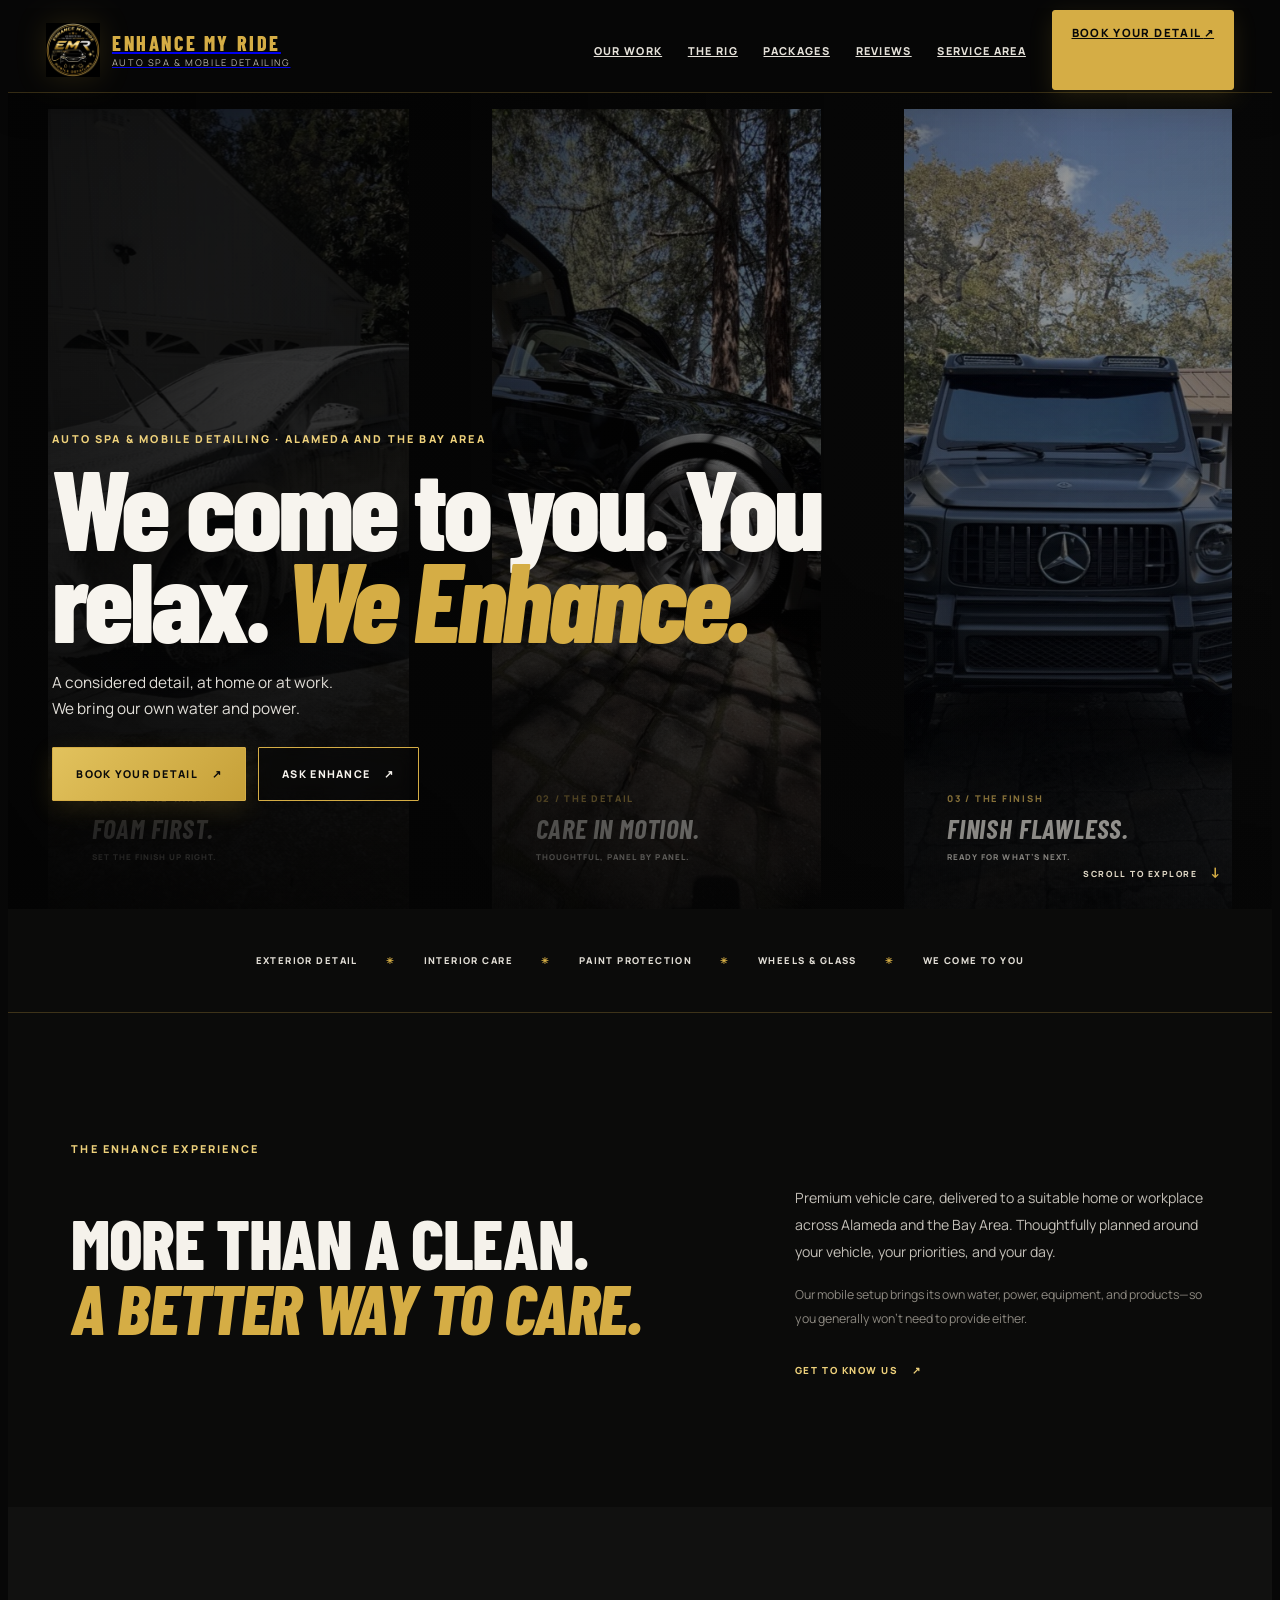
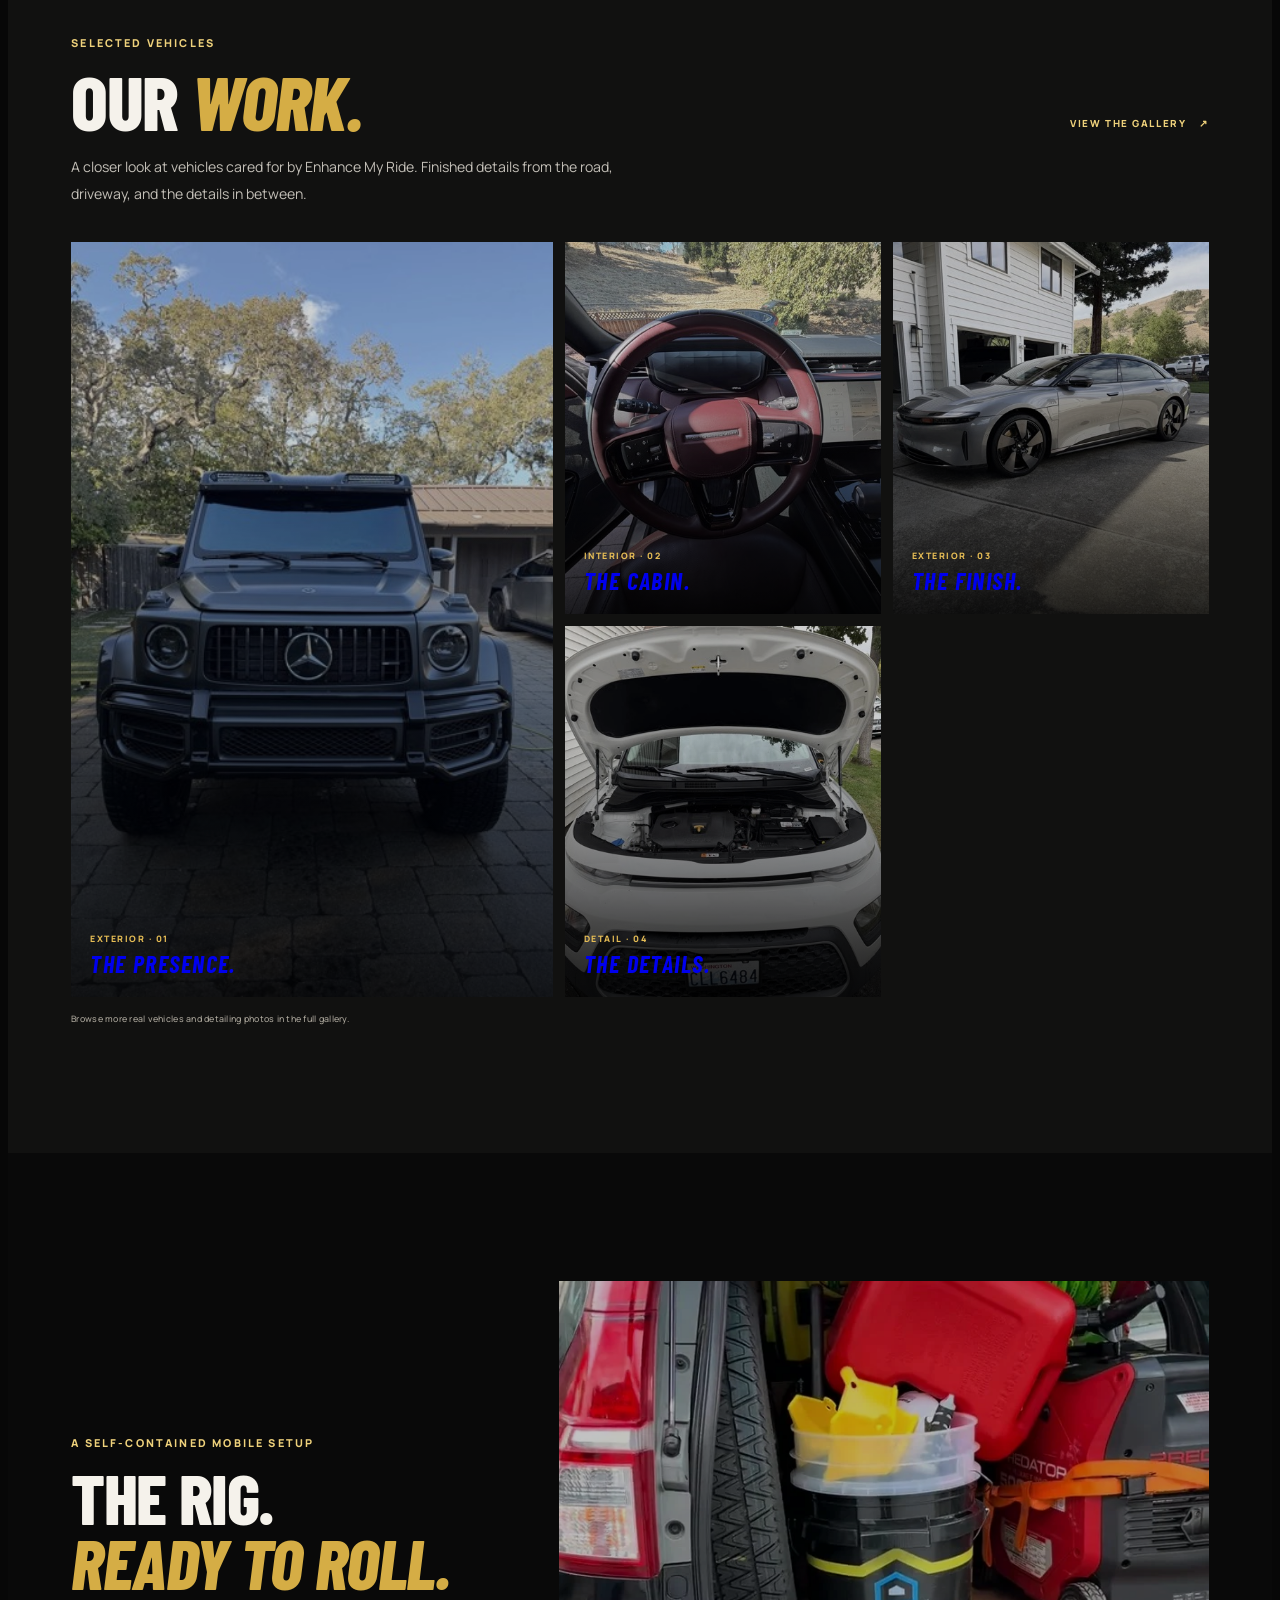
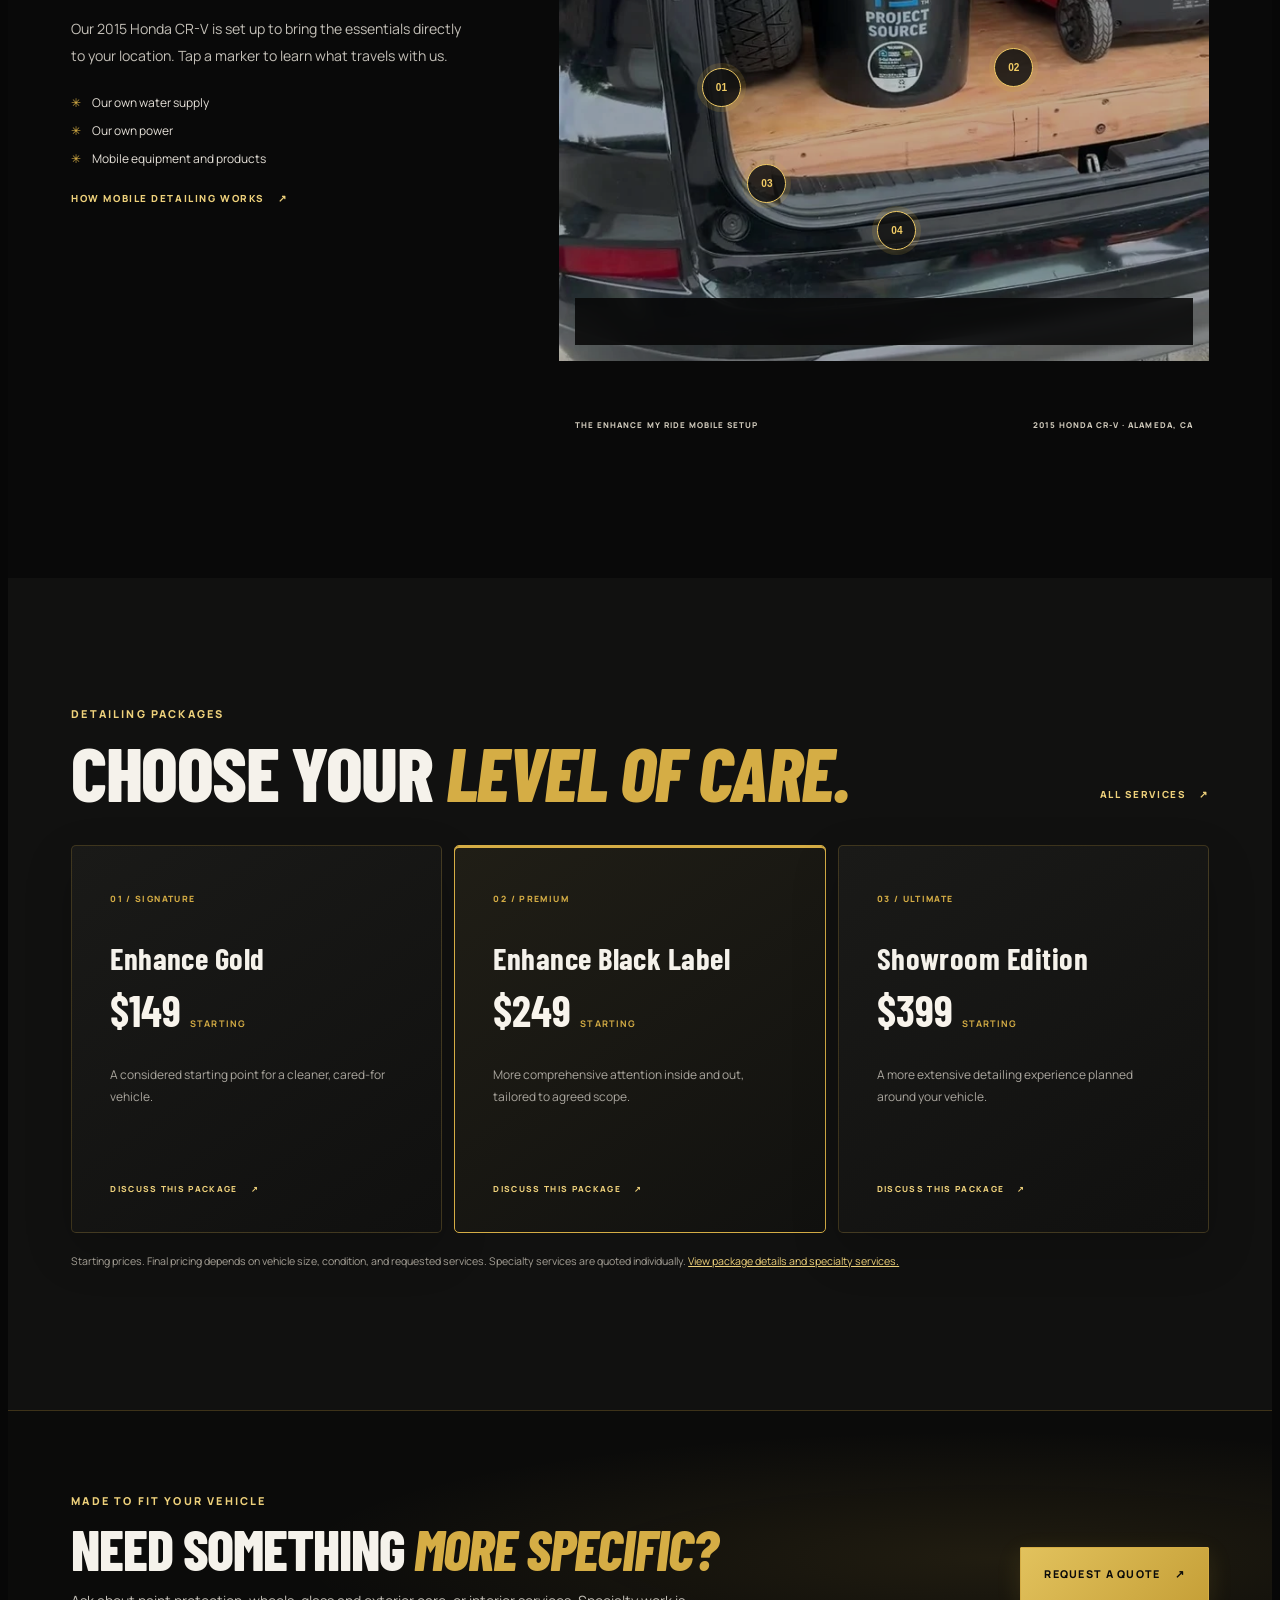
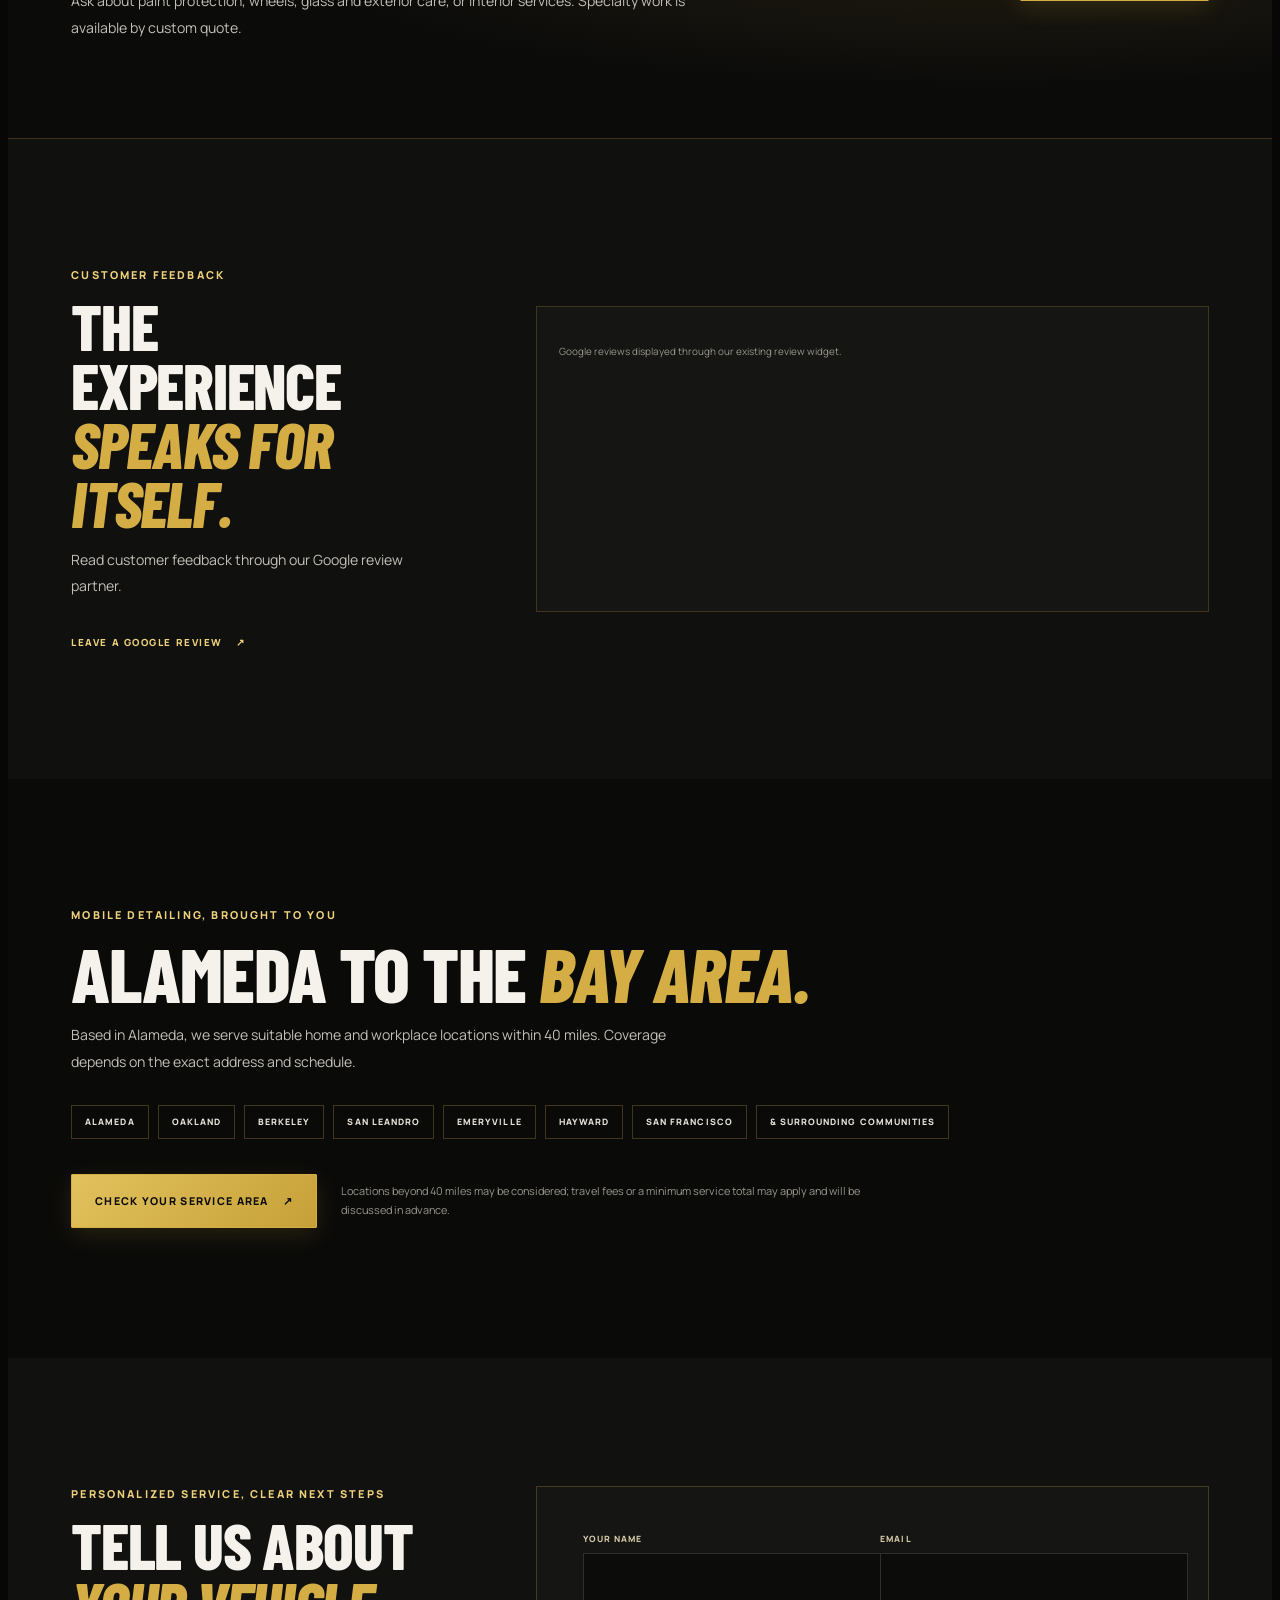
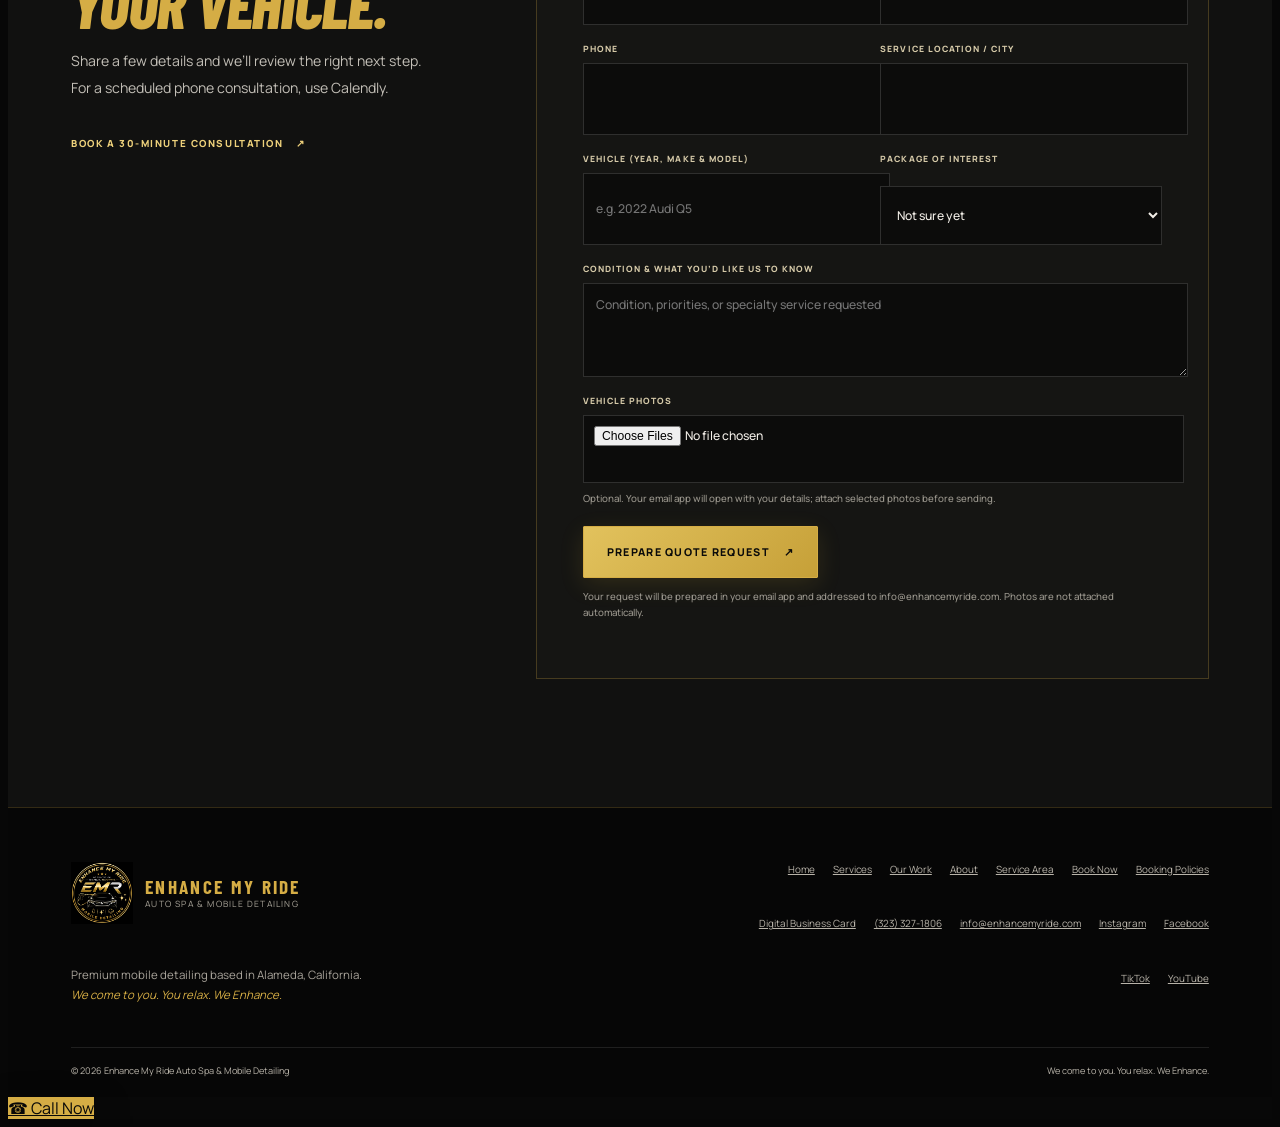
==== commit 67fb1238: "Apply requested Astra-style refinements without replacing design" ====
--- a/index.html
+++ b/index.html
@@ -59,11 +59,11 @@
       </div>
       <div class="cinema-shade" aria-hidden="true"></div>
       <div class="cinema-copy">
-        <p class="eyebrow">Premium mobile detailing · Alameda &amp; the Bay Area</p>
-        <h1 id="hero-title">WE COME TO YOU.<br>YOU RELAX.<br><em>WE ENHANCE.</em></h1>
+        <p class="eyebrow">Auto Spa &amp; Mobile Detailing · Alameda and the Bay Area</p>
+        <h1 id="hero-title"><span>We come to you.</span> <span>You relax.</span> <em>We Enhance.</em></h1>
         <p class="hero-deck">A considered detail, at home or at work.<br>We bring our own water and power.</p>
-        <div class="hero-actions"><a class="btn btn-gold" href="book-now.html">Book Your Detail <span aria-hidden="true">↗</span></a><a class="btn btn-ghost" href="services.html">Explore Services <span aria-hidden="true">↓</span></a></div>
-        <div class="hero-proof"><span class="proof-line"></span><span>MOBILE AUTO SPA</span><span>ALAMEDA · SAN FRANCISCO BAY AREA</span></div>
+        <div class="hero-actions"><a class="btn btn-gold" href="book-now.html">Book Your Detail <span aria-hidden="true">↗</span></a><a class="btn btn-ghost" href="book-now.html#quote-form">Ask Enhance <span aria-hidden="true">↗</span></a></div>
+        
       </div>
       <div class="hero-scroll" aria-hidden="true">SCROLL TO EXPLORE <span>↓</span></div>
     </section>
@@ -129,7 +129,7 @@
   </main>
 
   <footer class="site-footer"><div class="footer-main"><div class="footer-brand"><img src="images/enhance-my-ride-logo.webp?v=3" width="64" height="64" alt="Enhance My Ride logo" loading="lazy"><div><b>ENHANCE MY RIDE</b><small>AUTO SPA &amp; MOBILE DETAILING</small></div></div><p>Premium mobile detailing based in Alameda, California.<br><em>We come to you. You relax. We Enhance.</em></p><div class="footer-links"><a href="index.html">Home</a><a href="services.html">Services</a><a href="gallery.html">Our Work</a><a href="about.html">About</a><a href="service-area.html">Service Area</a><a href="book-now.html">Book Now</a><a href="booking-policies.html">Booking Policies</a><a href="scan.html">Digital Business Card</a><a href="tel:+13233271806">(323) 327-1806</a><a href="mailto:info@enhancemyride.com">info@enhancemyride.com</a><a href="https://www.instagram.com/enhancemyridemobiledetailing/" target="_blank" rel="noopener noreferrer">Instagram</a><a href="https://www.facebook.com/enhancemyridemobiledetailing/" target="_blank" rel="noopener noreferrer">Facebook</a><a href="https://www.tiktok.com/@enhancemyride" target="_blank" rel="noopener noreferrer">TikTok</a><a href="https://www.youtube.com/@enhancemyride" target="_blank" rel="noopener noreferrer">YouTube</a></div></div><div class="footer-bottom"><span>© <span id="current-year">2026</span> Enhance My Ride Auto Spa &amp; Mobile Detailing</span><span>We come to you. You relax. We Enhance.</span></div></footer>
-  <a class="floating-call" href="tel:+13233271806" aria-label="Call Enhance My Ride">☎ <span>Call Now</span></a>
+  <a class="floating-call" href="tel:+13233271806" aria-label="Call Enhance My Ride at (323) 327-1806">☎ <span>Call Now</span></a>
   <script src="https://elfsightcdn.com/platform.js" async></script>
   <script src="js/redesign.js" defer></script>
 </body>
--- a/css/site-redesign.css
+++ b/css/site-redesign.css
@@ -32,37 +32,3 @@
 @keyframes panel-arrive{from{opacity:.5;transform:scale(1.07)}to{opacity:1;transform:scale(1.02)}}
 @media(max-width:800px){body.redesign-home .cinema-hero {min-height:calc(100svh - 72px);min-height:680px;align-items:flex-end}body.redesign-home .cinema-panels {grid-template-columns:1fr 1fr 1fr;gap:2px}body.redesign-home .cinema-panel img {filter:brightness(.55) saturate(.78)}body.redesign-home .cinema-panel:nth-child(2) {margin-top:27px}body.redesign-home .cinema-panel:nth-child(3) {margin-top:54px}body.redesign-home .cinema-panel figcaption {left:9px;right:6px;bottom:22px}body.redesign-home .cinema-panel figcaption span {font-size:.43rem}body.redesign-home .cinema-panel figcaption b {font-size:1rem}body.redesign-home .cinema-panel figcaption small {display:none}body.redesign-home .cinema-shade {background:linear-gradient(90deg,#050505a8,#05050536 70%),linear-gradient(0deg,#050505df 0%,#05050555 55%,#05050520)}body.redesign-home .cinema-copy {width:88%;padding:0 0 85px}body.redesign-home .cinema-copy h1 {font-size:clamp(3.35rem,12vw,6.6rem)}body.redesign-home .hero-deck {max-width:330px;font-size:.84rem}body.redesign-home .hero-proof {gap:9px;font-size:.45rem;letter-spacing:.12em}body.redesign-home .hero-scroll {display:none}body.redesign-home .section-pad {padding:78px 6%}body.redesign-home .intro-grid,body.redesign-home .rig-section,body.redesign-home .review-section,body.redesign-home .quote-section {grid-template-columns:1fr}body.redesign-home .intro-grid {gap:26px}body.redesign-home .work-grid {grid-template-columns:1fr 1fr;grid-template-rows:repeat(2,minmax(250px,46vw))}body.redesign-home .work-card-wide {grid-row:span 2}body.redesign-home .rig-visual {max-height:none}body.redesign-home .rig-visual>img {height:min(105vw,680px)}body.redesign-home .rig-caption {grid-column:1;margin-top:-47px}body.redesign-home .package-grid {grid-template-columns:1fr}body.redesign-home .package-card {min-height:260px}body.redesign-home .specialty-band {align-items:flex-start;flex-direction:column;padding:52px 6%}body.redesign-home .review-section {gap:28px}body.redesign-home .area-actions {align-items:flex-start;flex-direction:column}body.redesign-home .quote-section {gap:30px}body.redesign-home .footer-main {grid-template-columns:1fr}body.redesign-home .footer-links {grid-column:1;grid-row:auto;justify-content:flex-start}body.redesign-home .footer-bottom {flex-direction:column}}
 @media(max-width:480px){body.redesign-home .brand-name {font-size:1.07rem}body.redesign-home .brand-tagline {font-size:.49rem}body.redesign-home .cinema-hero {min-height:690px}body.redesign-home .cinema-copy h1 {font-size:clamp(3.15rem,14vw,4.6rem)}body.redesign-home .cinema-panel figcaption b {font-size:.8rem}body.redesign-home .hero-actions {align-items:stretch;flex-direction:column;max-width:320px}body.redesign-home .hero-actions .btn {width:100%}body.redesign-home .service-rail {gap:7px 10px;font-size:.48rem}body.redesign-home .service-rail i {font-size:.55rem}body.redesign-home .section-top {align-items:flex-start;flex-direction:column;gap:4px}body.redesign-home .section-top h2 {font-size:3.2rem}body.redesign-home .section-top>.text-link {margin-top:8px}body.redesign-home .work-grid {grid-template-columns:1fr 1fr;grid-template-rows:repeat(2,minmax(200px,54vw));gap:7px}body.redesign-home .work-card-wide {grid-row:span 2}body.redesign-home .work-label {left:10px;bottom:11px}body.redesign-home .work-label b {font-size:1.2rem}body.redesign-home .work-label small {font-size:.45rem}body.redesign-home .rig-caption {font-size:.43rem}body.redesign-home .form-row {grid-template-columns:1fr}body.redesign-home .quote-form {padding:19px}body.redesign-home .footer-links {gap:12px}body.redesign-home .footer-links a {font-size:.6rem}}
-
-/* November hero and gallery refinement */
-body.redesign-home .cinema-copy{width:min(91%,1220px);padding-bottom:clamp(80px,11vh,125px)}
-body.redesign-home .cinema-copy>.eyebrow{font-size:clamp(.55rem,.72vw,.67rem);letter-spacing:.13em;line-height:1.6;max-width:650px}
-body.redesign-home .cinema-copy h1{max-width:1040px;font-size:clamp(2.65rem,5.2vw,5.5rem);font-weight:800;line-height:1.12;letter-spacing:-.025em;text-wrap:pretty}
-body.redesign-home .cinema-copy h1 span,body.redesign-home .cinema-copy h1 em{display:inline}
-body.redesign-home .cinema-copy h1 em{white-space:normal}
-body.redesign-home .hero-deck{max-width:520px;margin-top:19px}
-body.redesign-home .hero-proof{margin-top:24px;font-size:.51rem;letter-spacing:.12em;flex-wrap:wrap}
-body.redesign-home .comparison-preview{display:flex;align-items:center;justify-content:space-between;gap:30px;margin-top:38px;padding:28px 30px;border:1px solid var(--hairline);background:#0b0b0a}
-body.redesign-home .comparison-preview h3{margin:4px 0 10px;font:800 clamp(1.8rem,3.3vw,3.2rem)/1 var(--display)}
-body.redesign-home .comparison-preview h3 em{color:var(--gold)}
-body.redesign-home .comparison-preview p:not(.eyebrow){max-width:640px;color:#c3bfb7;font-size:.78rem;line-height:1.7}
-body.redesign-home .comparison-preview .btn{flex-shrink:0}
-@media(max-width:800px){
- body.redesign-home .cinema-copy{width:88%;padding-bottom:85px}
- body.redesign-home .cinema-copy h1{font-size:clamp(2.4rem,7.3vw,4.25rem);line-height:1.12;max-width:630px}
- body.redesign-home .cinema-copy>.eyebrow{font-size:.55rem;letter-spacing:.12em}
- body.redesign-home .comparison-preview{flex-direction:column;align-items:flex-start;padding:24px}
- body.redesign-home .cinema-panel{opacity:0;transition:opacity 1.1s ease}
- body.redesign-home .cinema-panel.is-active{opacity:1}
- body.redesign-home .cinema-panels{display:block}
- body.redesign-home .cinema-panel{position:absolute;inset:0;margin:0!important}
- body.redesign-home .cinema-panel img{filter:brightness(.6) saturate(.8)}
-}
-@media(max-width:480px){
- body.redesign-home .cinema-copy h1{font-size:clamp(2.05rem,8.6vw,3.15rem);line-height:1.16}
- body.redesign-home .cinema-copy h1 span{display:block}
- body.redesign-home .cinema-copy h1 em{display:block}
- body.redesign-home .hero-actions{max-width:310px}
- body.redesign-home .hero-proof{font-size:.42rem}
- body.redesign-home .cinema-copy>.eyebrow{max-width:300px}
-}
-@media(prefers-reduced-motion:reduce){body.redesign-home .cinema-panel{transition:none}}
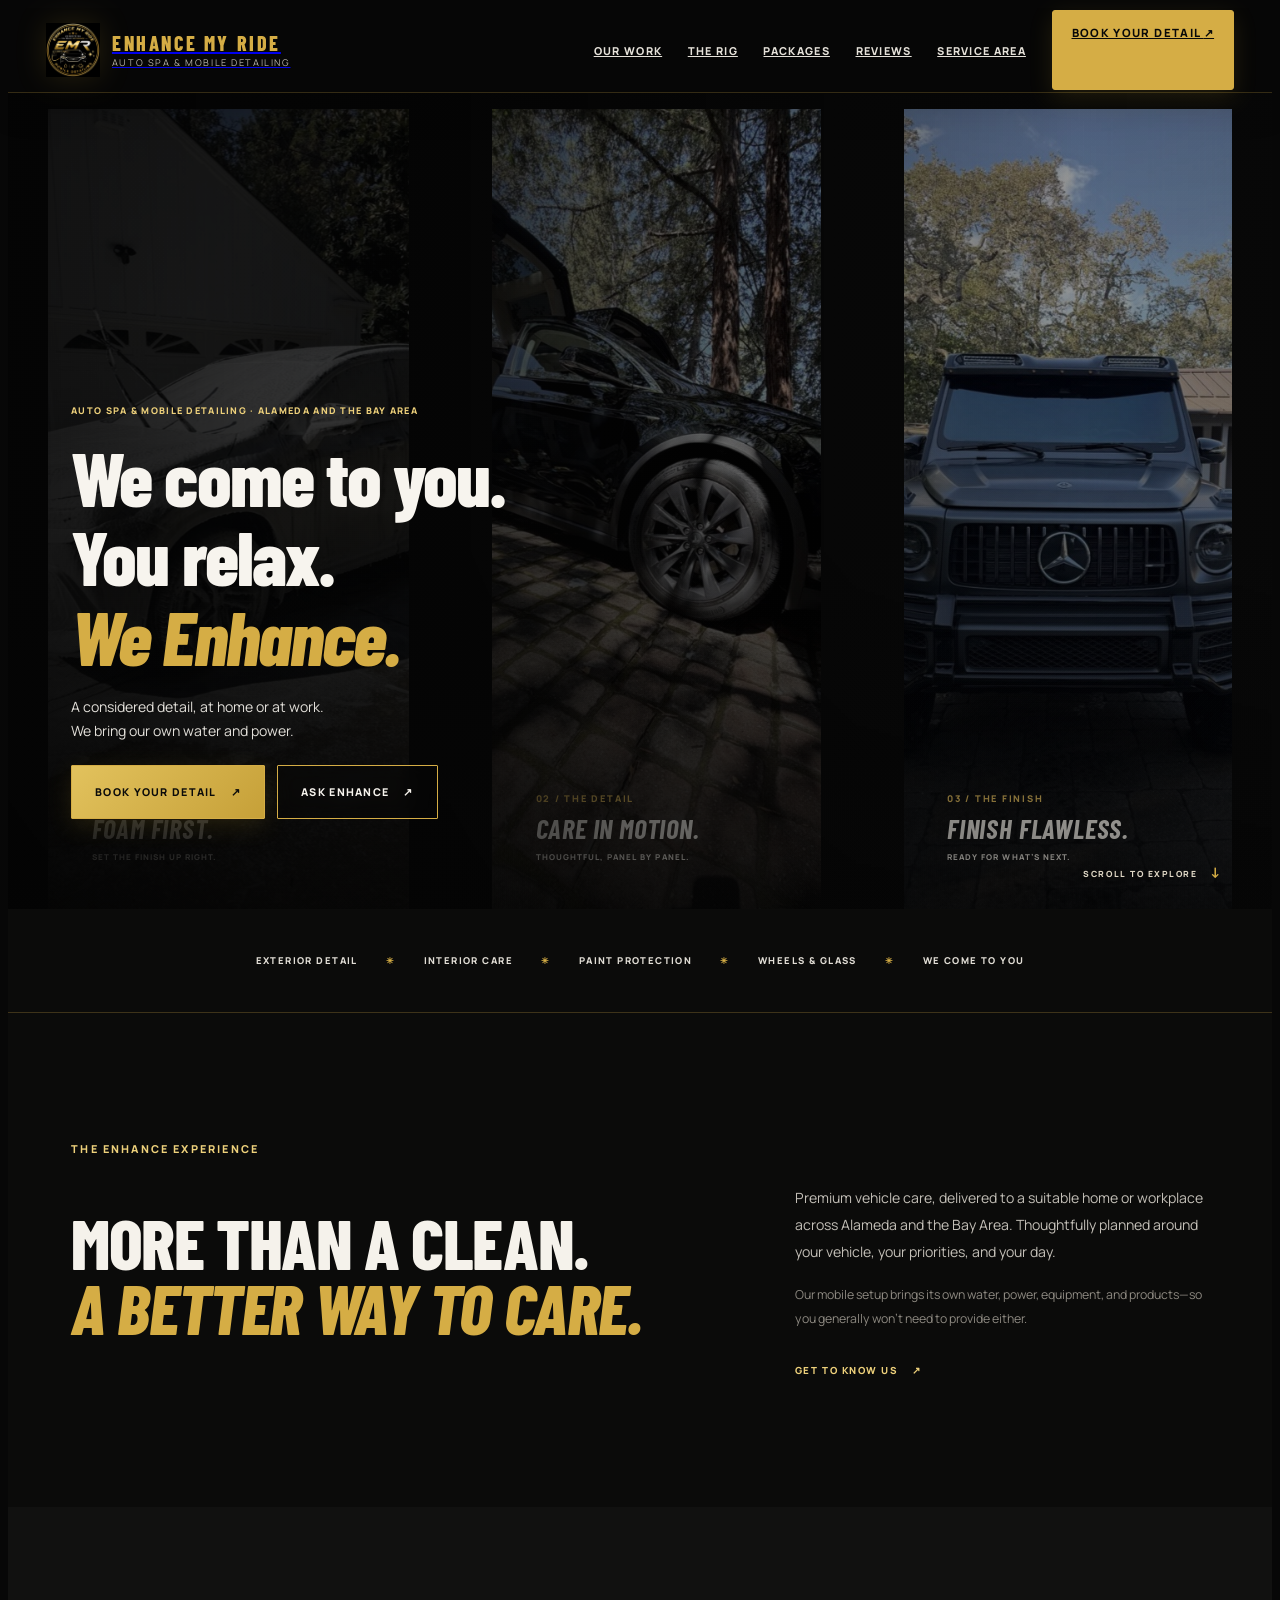
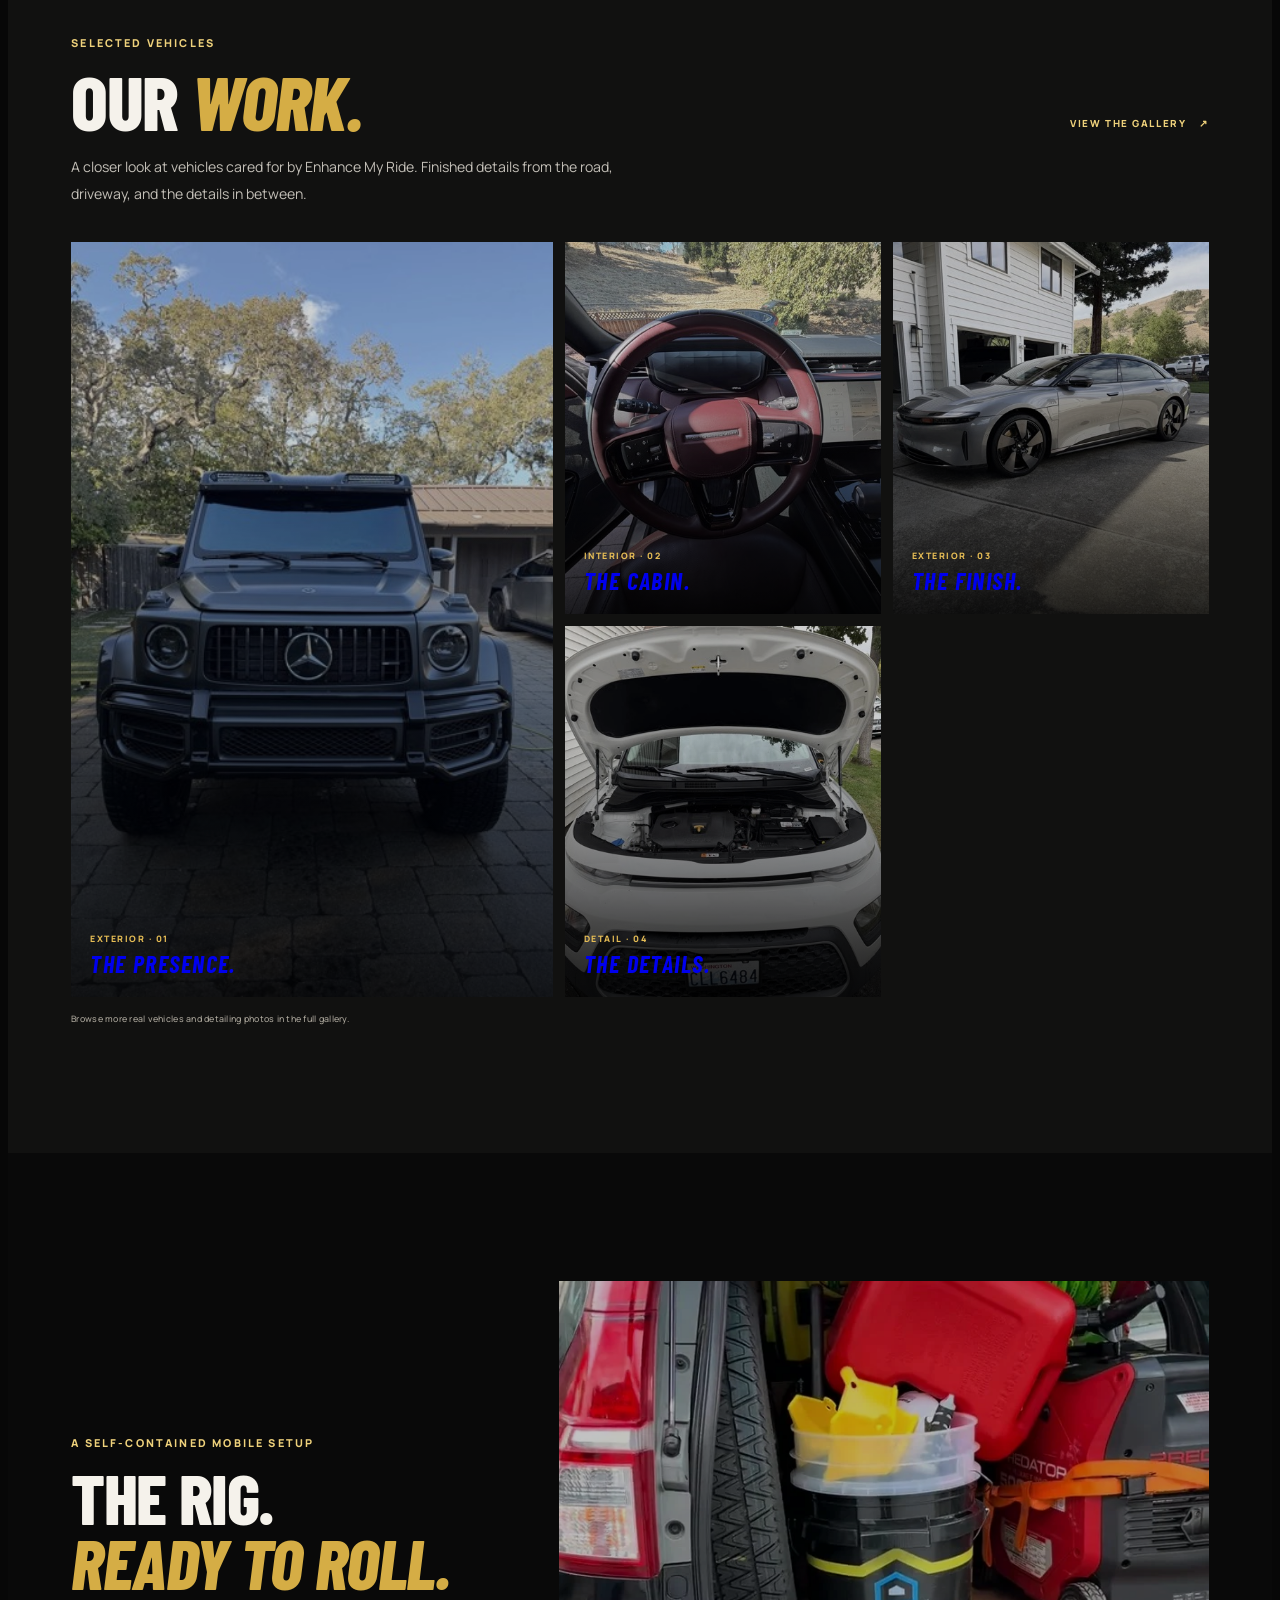
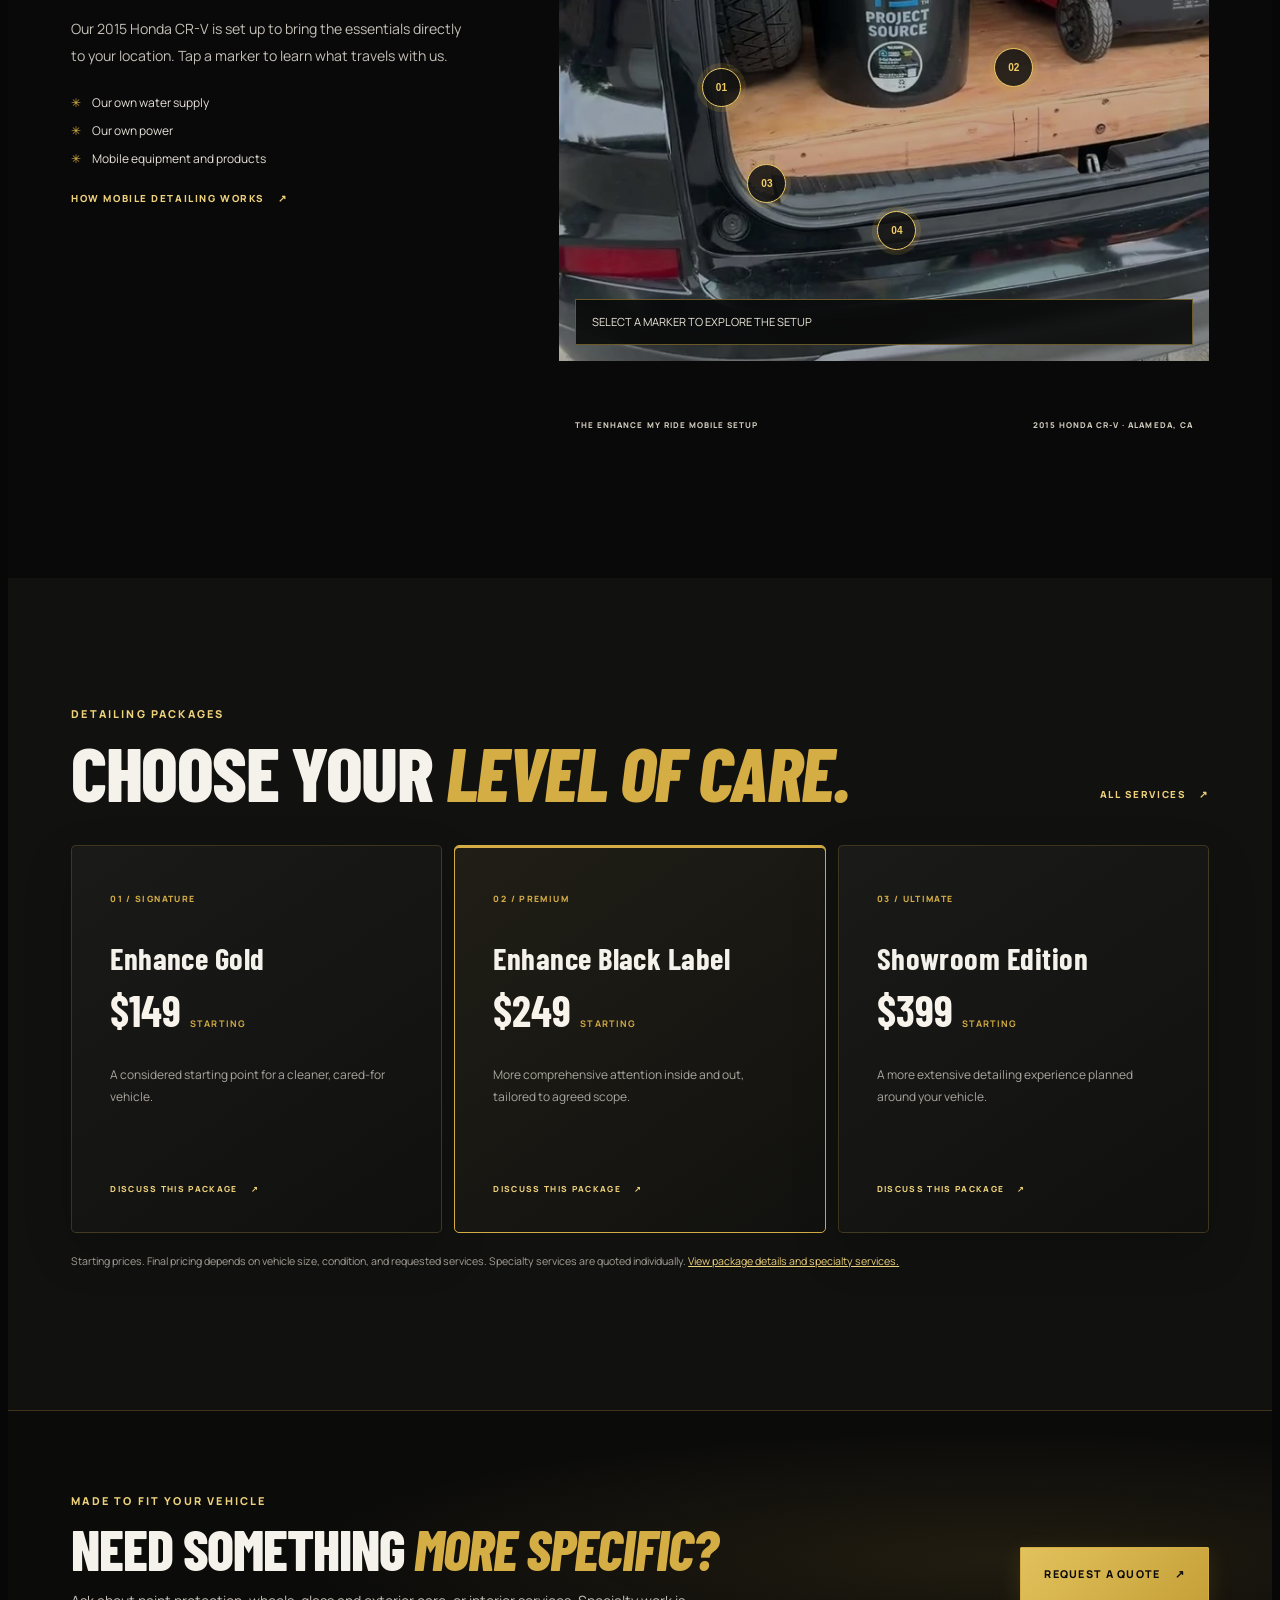
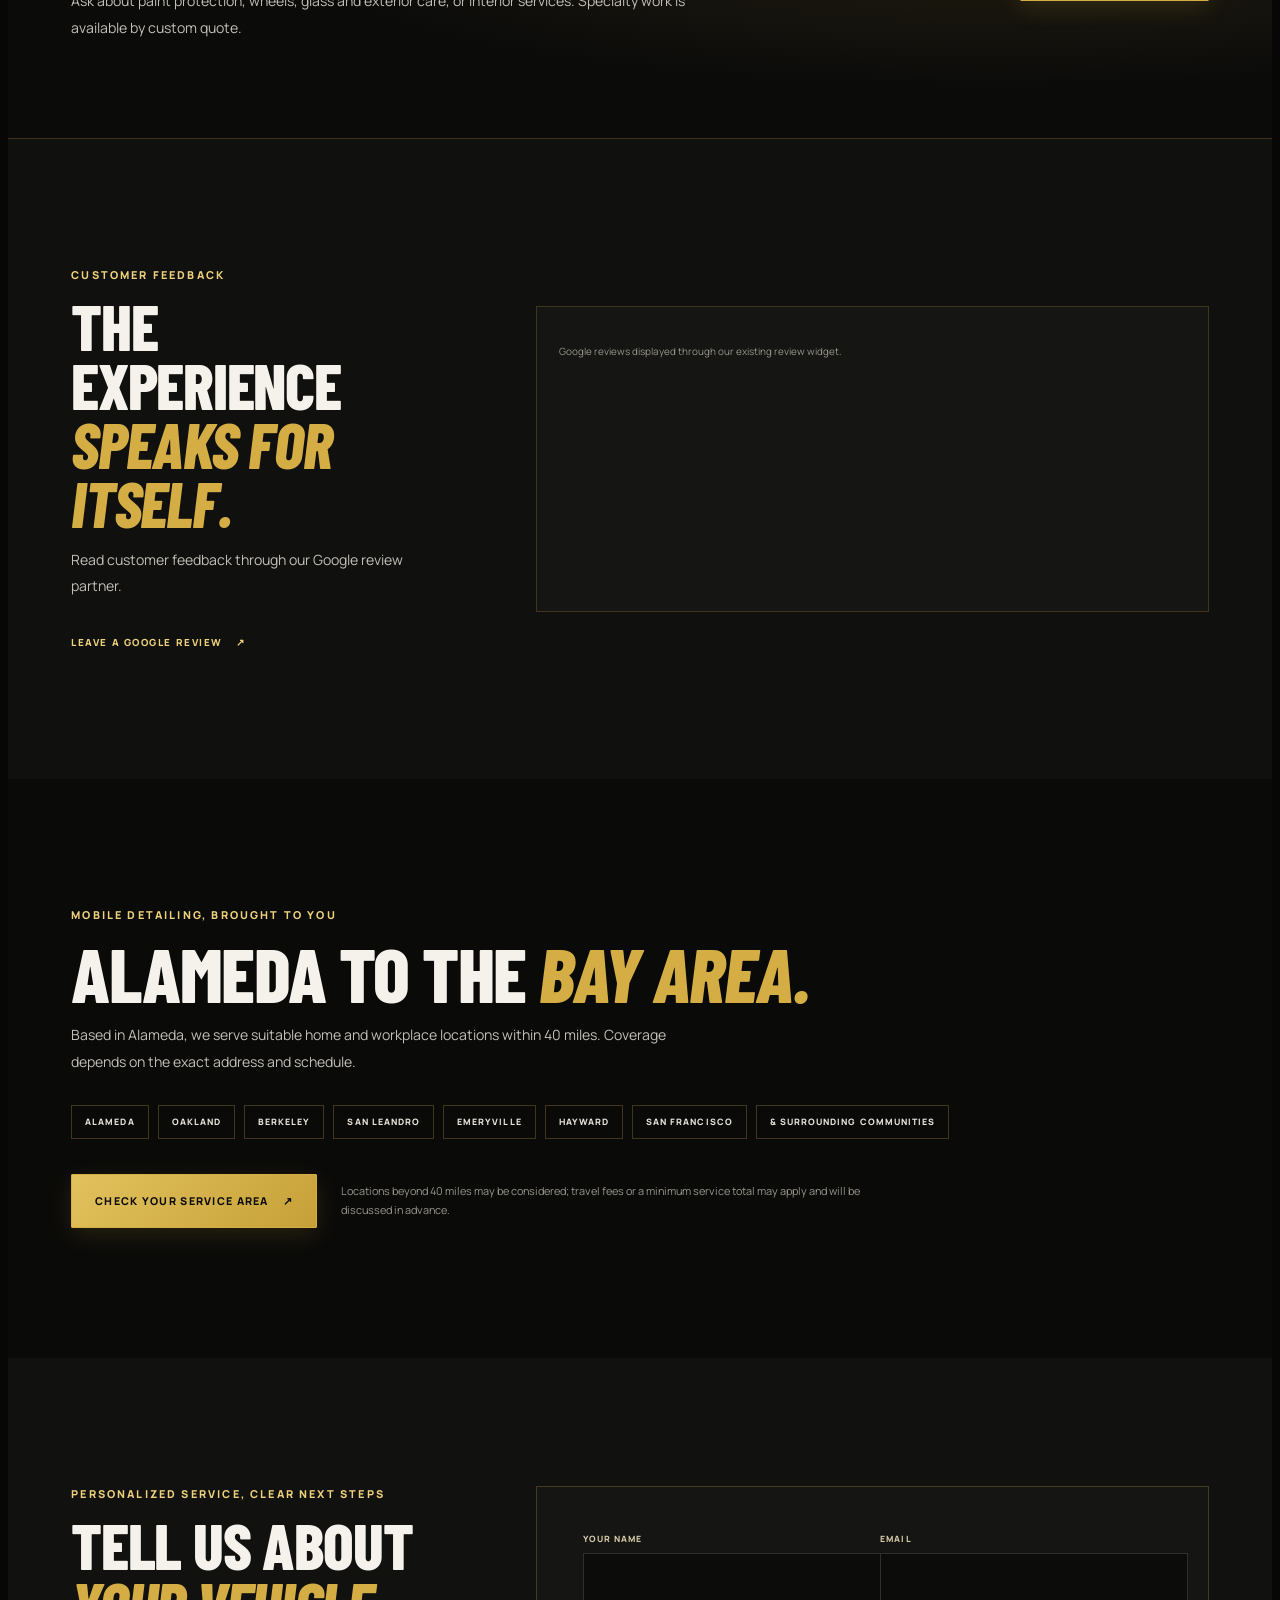
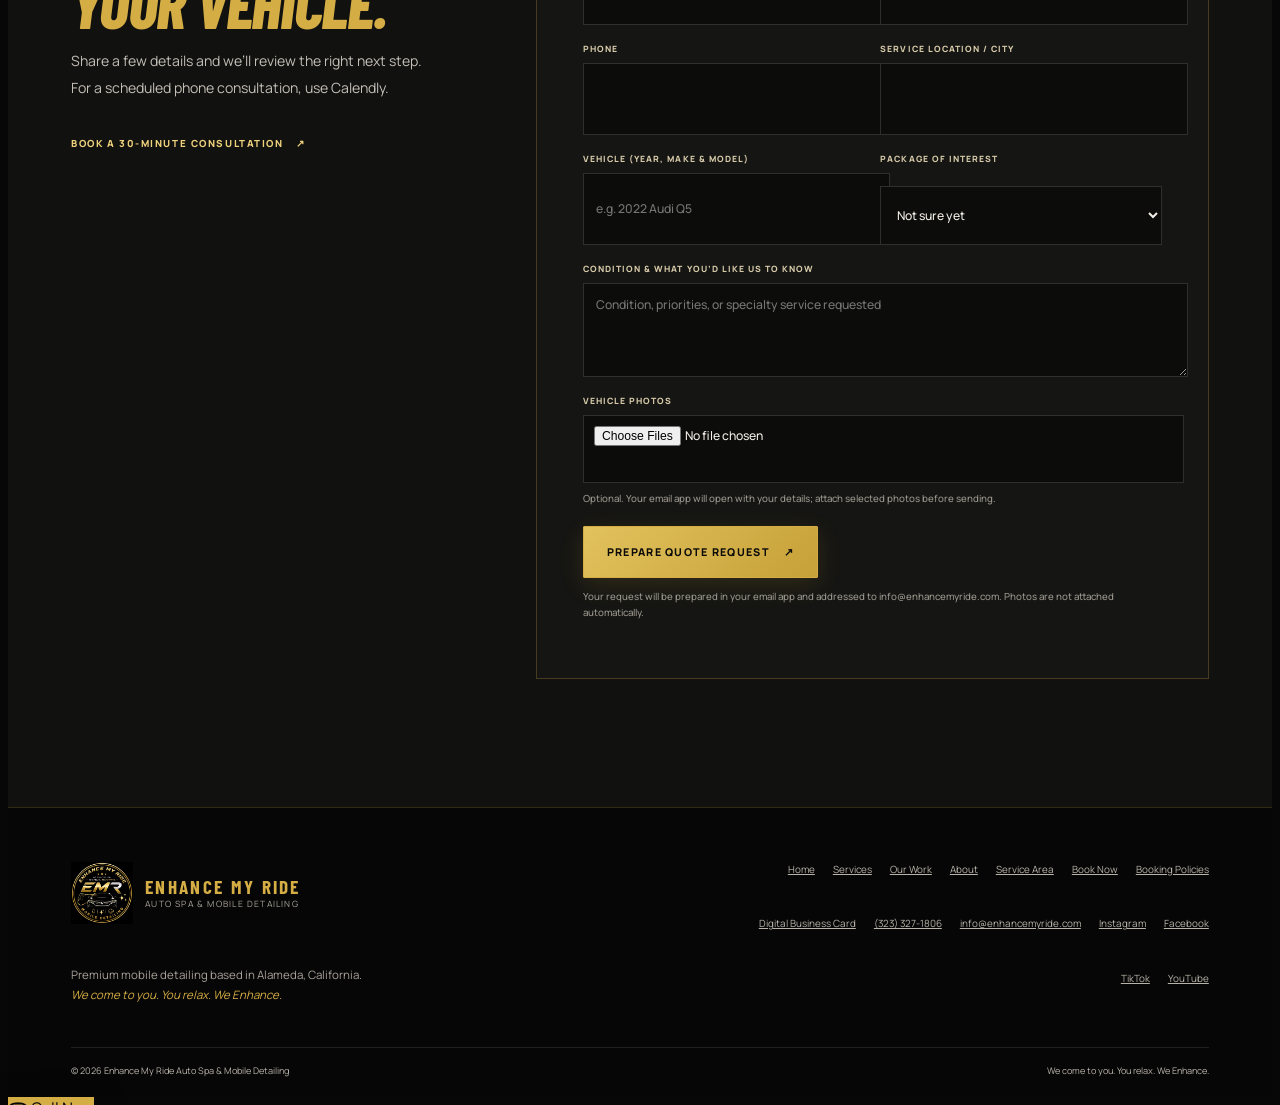
==== commit 36097675: "Route quote CTA to the existing request form" ====
--- a/index.html
+++ b/index.html
@@ -62,7 +62,7 @@
         <p class="eyebrow">Auto Spa &amp; Mobile Detailing · Alameda and the Bay Area</p>
         <h1 id="hero-title"><span>We come to you.</span> <span>You relax.</span> <em>We Enhance.</em></h1>
         <p class="hero-deck">A considered detail, at home or at work.<br>We bring our own water and power.</p>
-        <div class="hero-actions"><a class="btn btn-gold" href="book-now.html">Book Your Detail <span aria-hidden="true">↗</span></a><a class="btn btn-ghost" href="book-now.html#quote-form">Ask Enhance <span aria-hidden="true">↗</span></a></div>
+        <div class="hero-actions"><a class="btn btn-gold" href="book-now.html">Book Your Detail <span aria-hidden="true">↗</span></a><a class="btn btn-ghost" href="index.html#quote-form">Ask Enhance <span aria-hidden="true">↗</span></a></div>
         
       </div>
       <div class="hero-scroll" aria-hidden="true">SCROLL TO EXPLORE <span>↓</span></div>
--- a/css/site-redesign.css
+++ b/css/site-redesign.css
@@ -32,3 +32,28 @@
 @keyframes panel-arrive{from{opacity:.5;transform:scale(1.07)}to{opacity:1;transform:scale(1.02)}}
 @media(max-width:800px){body.redesign-home .cinema-hero {min-height:calc(100svh - 72px);min-height:680px;align-items:flex-end}body.redesign-home .cinema-panels {grid-template-columns:1fr 1fr 1fr;gap:2px}body.redesign-home .cinema-panel img {filter:brightness(.55) saturate(.78)}body.redesign-home .cinema-panel:nth-child(2) {margin-top:27px}body.redesign-home .cinema-panel:nth-child(3) {margin-top:54px}body.redesign-home .cinema-panel figcaption {left:9px;right:6px;bottom:22px}body.redesign-home .cinema-panel figcaption span {font-size:.43rem}body.redesign-home .cinema-panel figcaption b {font-size:1rem}body.redesign-home .cinema-panel figcaption small {display:none}body.redesign-home .cinema-shade {background:linear-gradient(90deg,#050505a8,#05050536 70%),linear-gradient(0deg,#050505df 0%,#05050555 55%,#05050520)}body.redesign-home .cinema-copy {width:88%;padding:0 0 85px}body.redesign-home .cinema-copy h1 {font-size:clamp(3.35rem,12vw,6.6rem)}body.redesign-home .hero-deck {max-width:330px;font-size:.84rem}body.redesign-home .hero-proof {gap:9px;font-size:.45rem;letter-spacing:.12em}body.redesign-home .hero-scroll {display:none}body.redesign-home .section-pad {padding:78px 6%}body.redesign-home .intro-grid,body.redesign-home .rig-section,body.redesign-home .review-section,body.redesign-home .quote-section {grid-template-columns:1fr}body.redesign-home .intro-grid {gap:26px}body.redesign-home .work-grid {grid-template-columns:1fr 1fr;grid-template-rows:repeat(2,minmax(250px,46vw))}body.redesign-home .work-card-wide {grid-row:span 2}body.redesign-home .rig-visual {max-height:none}body.redesign-home .rig-visual>img {height:min(105vw,680px)}body.redesign-home .rig-caption {grid-column:1;margin-top:-47px}body.redesign-home .package-grid {grid-template-columns:1fr}body.redesign-home .package-card {min-height:260px}body.redesign-home .specialty-band {align-items:flex-start;flex-direction:column;padding:52px 6%}body.redesign-home .review-section {gap:28px}body.redesign-home .area-actions {align-items:flex-start;flex-direction:column}body.redesign-home .quote-section {gap:30px}body.redesign-home .footer-main {grid-template-columns:1fr}body.redesign-home .footer-links {grid-column:1;grid-row:auto;justify-content:flex-start}body.redesign-home .footer-bottom {flex-direction:column}}
 @media(max-width:480px){body.redesign-home .brand-name {font-size:1.07rem}body.redesign-home .brand-tagline {font-size:.49rem}body.redesign-home .cinema-hero {min-height:690px}body.redesign-home .cinema-copy h1 {font-size:clamp(3.15rem,14vw,4.6rem)}body.redesign-home .cinema-panel figcaption b {font-size:.8rem}body.redesign-home .hero-actions {align-items:stretch;flex-direction:column;max-width:320px}body.redesign-home .hero-actions .btn {width:100%}body.redesign-home .service-rail {gap:7px 10px;font-size:.48rem}body.redesign-home .service-rail i {font-size:.55rem}body.redesign-home .section-top {align-items:flex-start;flex-direction:column;gap:4px}body.redesign-home .section-top h2 {font-size:3.2rem}body.redesign-home .section-top>.text-link {margin-top:8px}body.redesign-home .work-grid {grid-template-columns:1fr 1fr;grid-template-rows:repeat(2,minmax(200px,54vw));gap:7px}body.redesign-home .work-card-wide {grid-row:span 2}body.redesign-home .work-label {left:10px;bottom:11px}body.redesign-home .work-label b {font-size:1.2rem}body.redesign-home .work-label small {font-size:.45rem}body.redesign-home .rig-caption {font-size:.43rem}body.redesign-home .form-row {grid-template-columns:1fr}body.redesign-home .quote-form {padding:19px}body.redesign-home .footer-links {gap:12px}body.redesign-home .footer-links a {font-size:.6rem}}
+
+/* Astra-reference precision fixes — preserve original three-panel layout and sections */
+body.redesign-home .cinema-copy{width:min(90%,1240px);padding-bottom:clamp(65px,10vh,110px)}
+body.redesign-home .cinema-copy>.eyebrow{font-size:clamp(.56rem,.72vw,.67rem);letter-spacing:.14em;line-height:1.55;margin-bottom:18px;max-width:650px}
+body.redesign-home .cinema-copy h1{max-width:1100px;font-size:clamp(3.2rem,6vw,6.4rem);line-height:1.04;letter-spacing:-.025em;text-wrap:pretty}
+body.redesign-home .cinema-copy h1 span{display:block}
+body.redesign-home .cinema-copy h1 em{display:block}
+body.redesign-home .hero-deck{font-size:clamp(.82rem,1.1vw,1rem);margin-top:19px}
+body.redesign-home .hero-actions{margin-top:22px}
+body.redesign-home .floating-call{position:fixed;z-index:1100}
+@media(max-width:800px){
+ body.redesign-home .cinema-copy{width:90%;padding-bottom:72px}
+ body.redesign-home .cinema-copy h1{font-size:clamp(2.75rem,7.9vw,4.6rem);line-height:1.06;max-width:660px}
+ body.redesign-home .cinema-panels{display:block;inset:0}
+ body.redesign-home .cinema-panel{position:absolute;inset:0;height:100%;margin:0!important;opacity:0;transition:opacity 1.1s ease}
+ body.redesign-home .cinema-panel.is-active{opacity:1}
+ body.redesign-home .cinema-panel img{filter:brightness(.6) saturate(.8)}
+ body.redesign-home .cinema-panel figcaption{display:none}
+}
+@media(max-width:480px){
+ body.redesign-home .cinema-copy h1{font-size:clamp(2.4rem,8.6vw,3.5rem);line-height:1.1;letter-spacing:-.025em}
+ body.redesign-home .cinema-copy>.eyebrow{font-size:.54rem;letter-spacing:.12em}
+ body.redesign-home .hero-actions{max-width:315px}
+}
+@media(prefers-reduced-motion:reduce){body.redesign-home .cinema-panel{transition:none}}
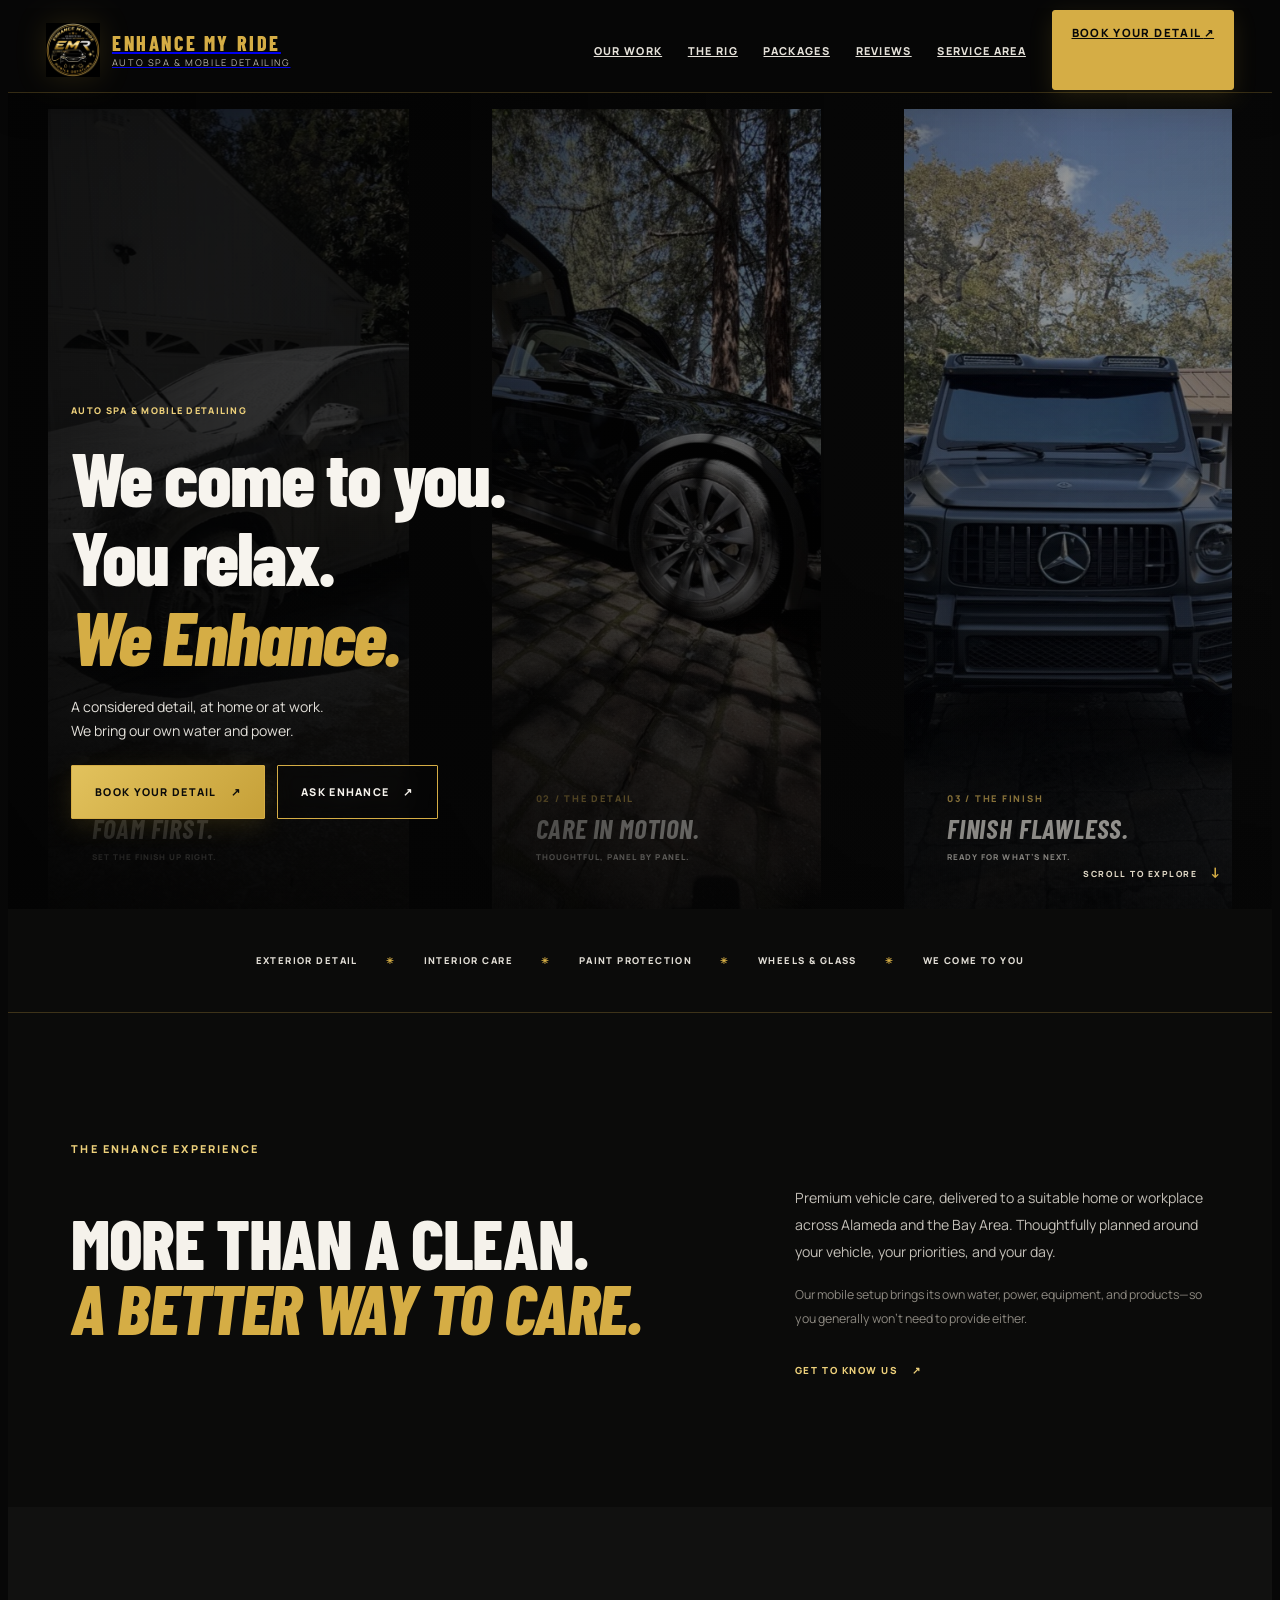
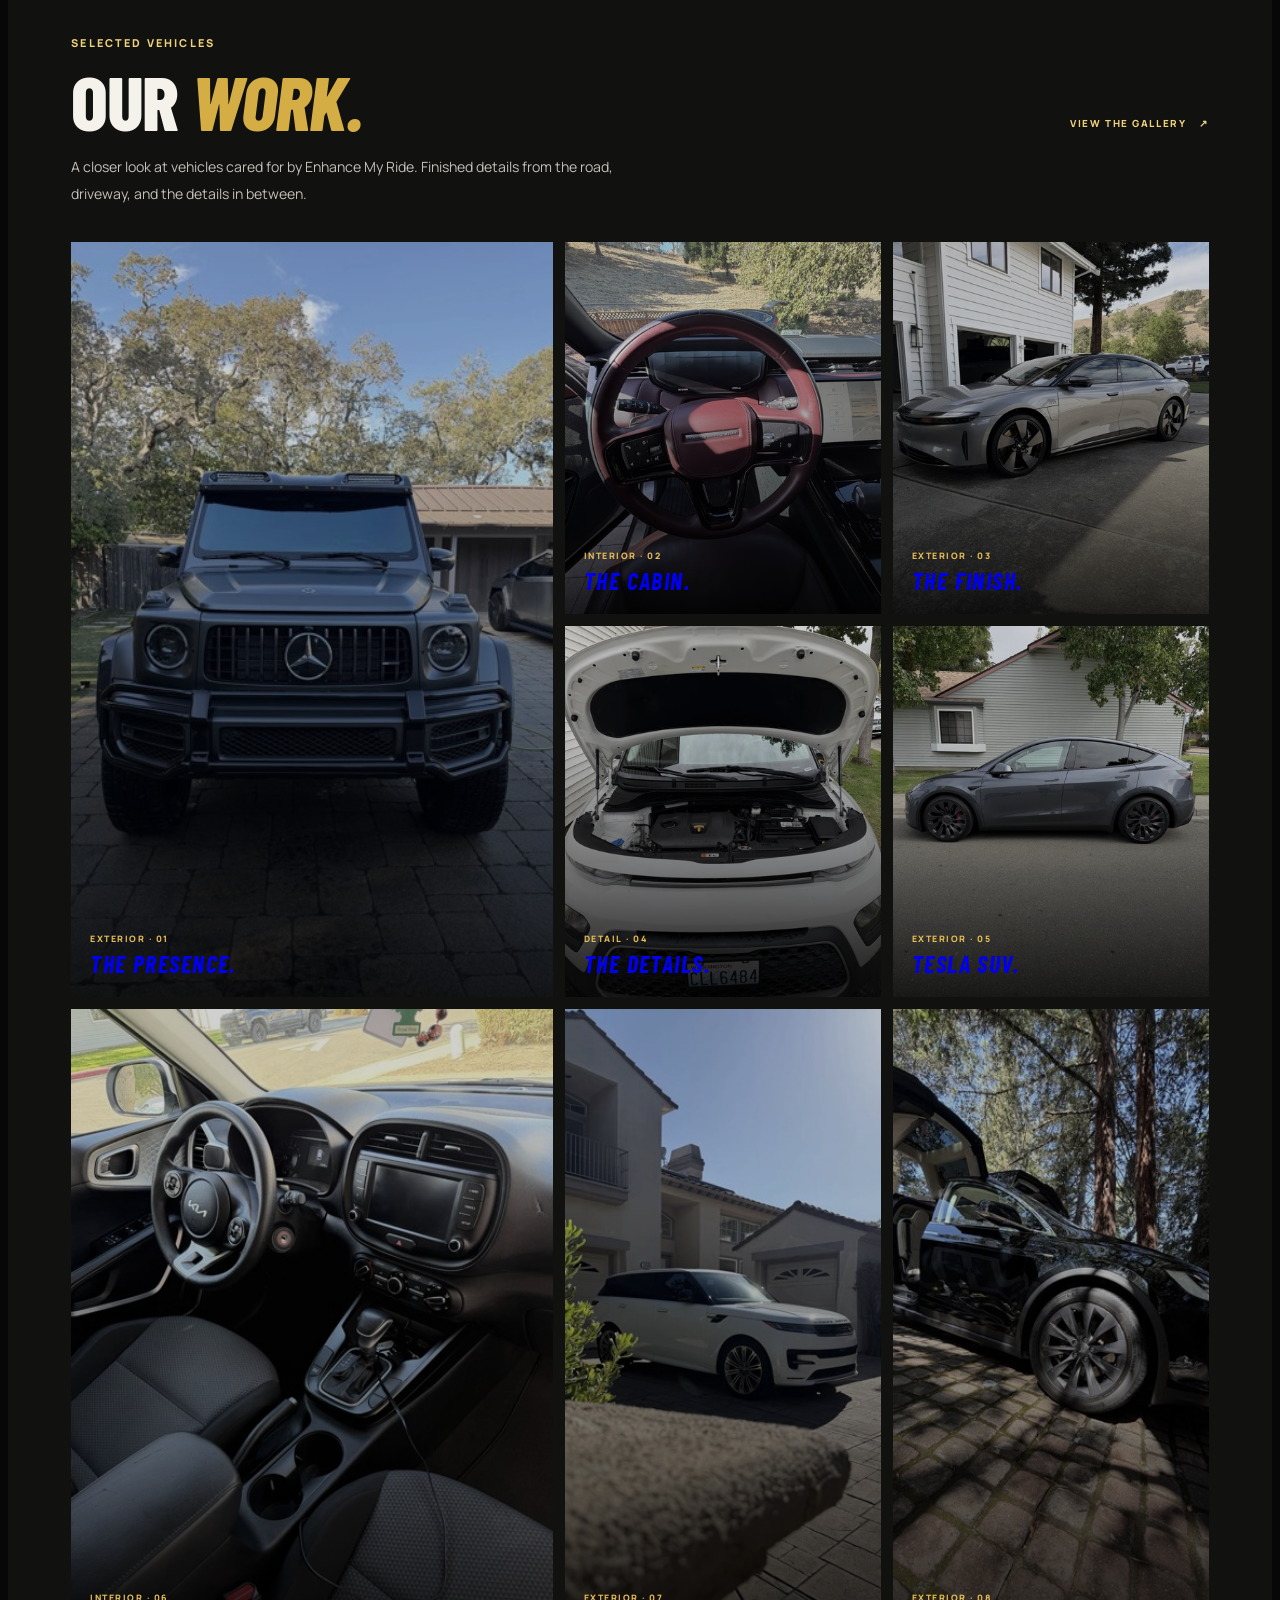
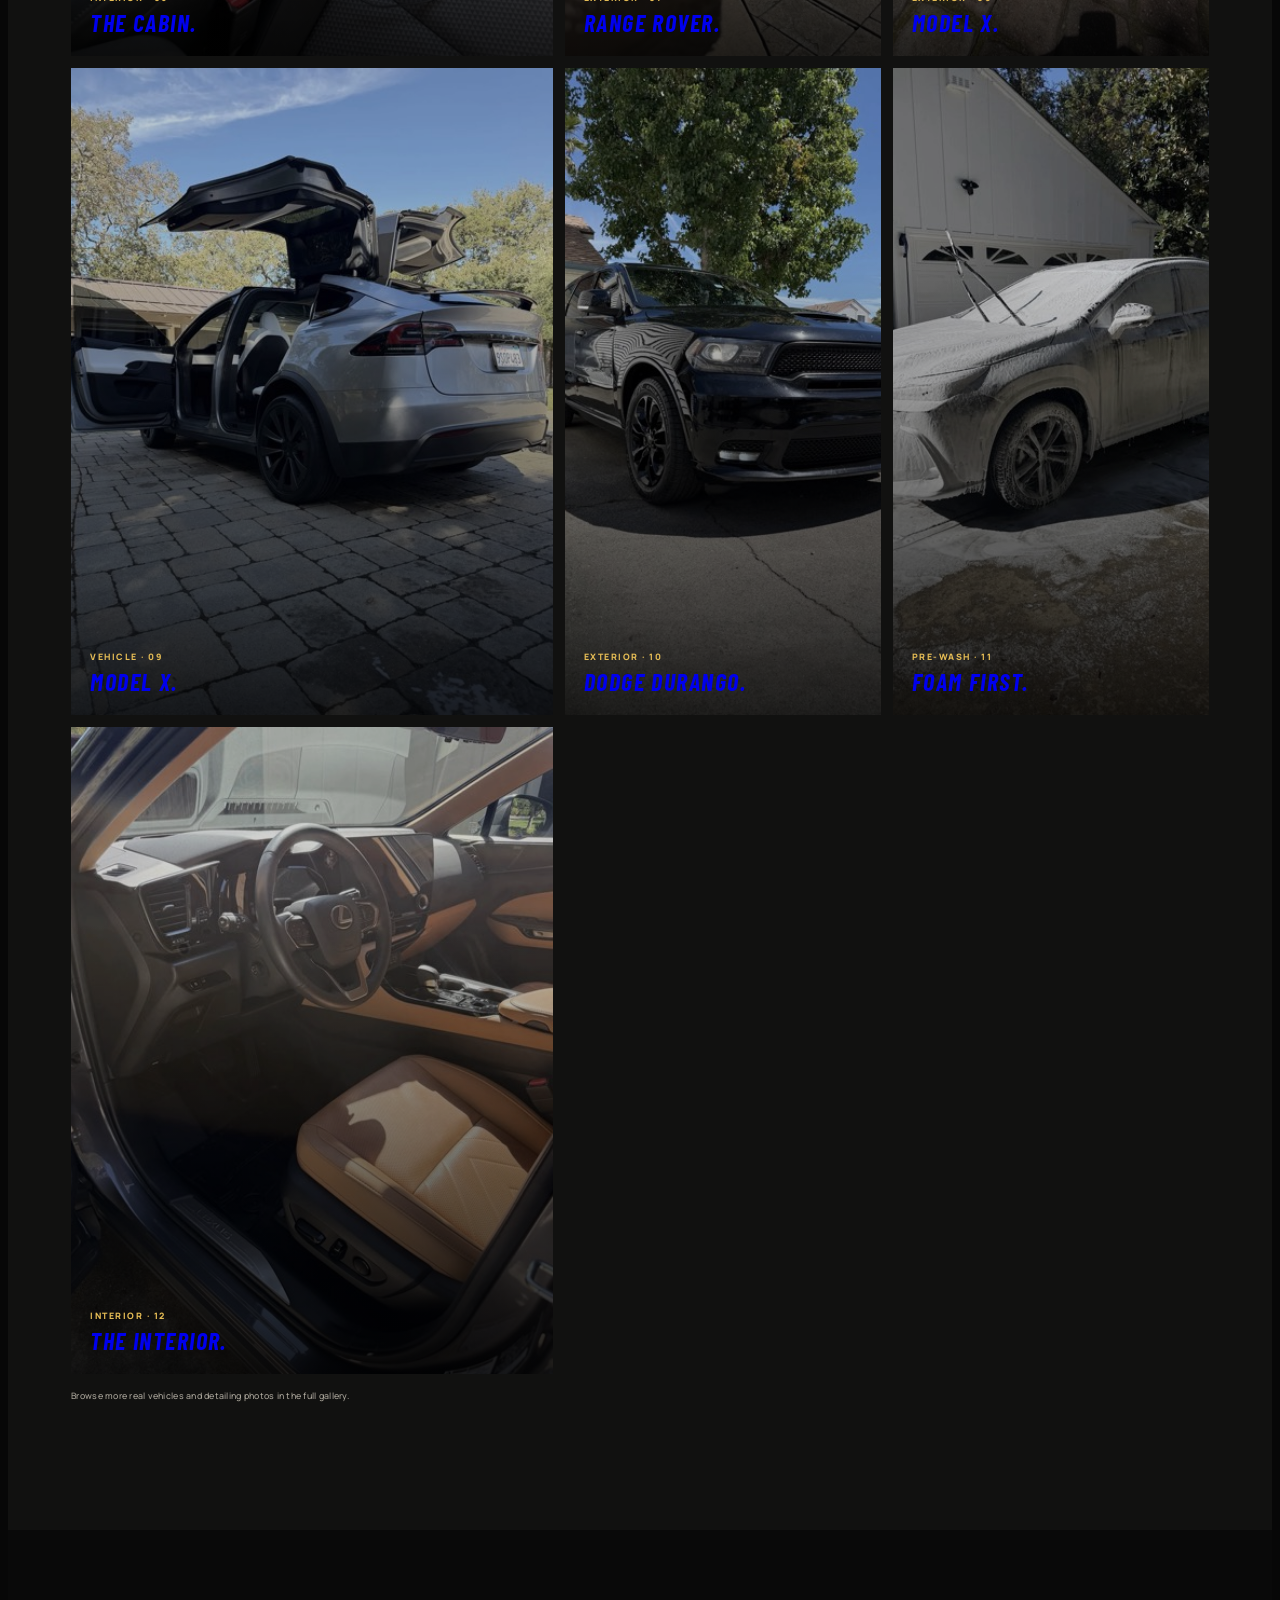
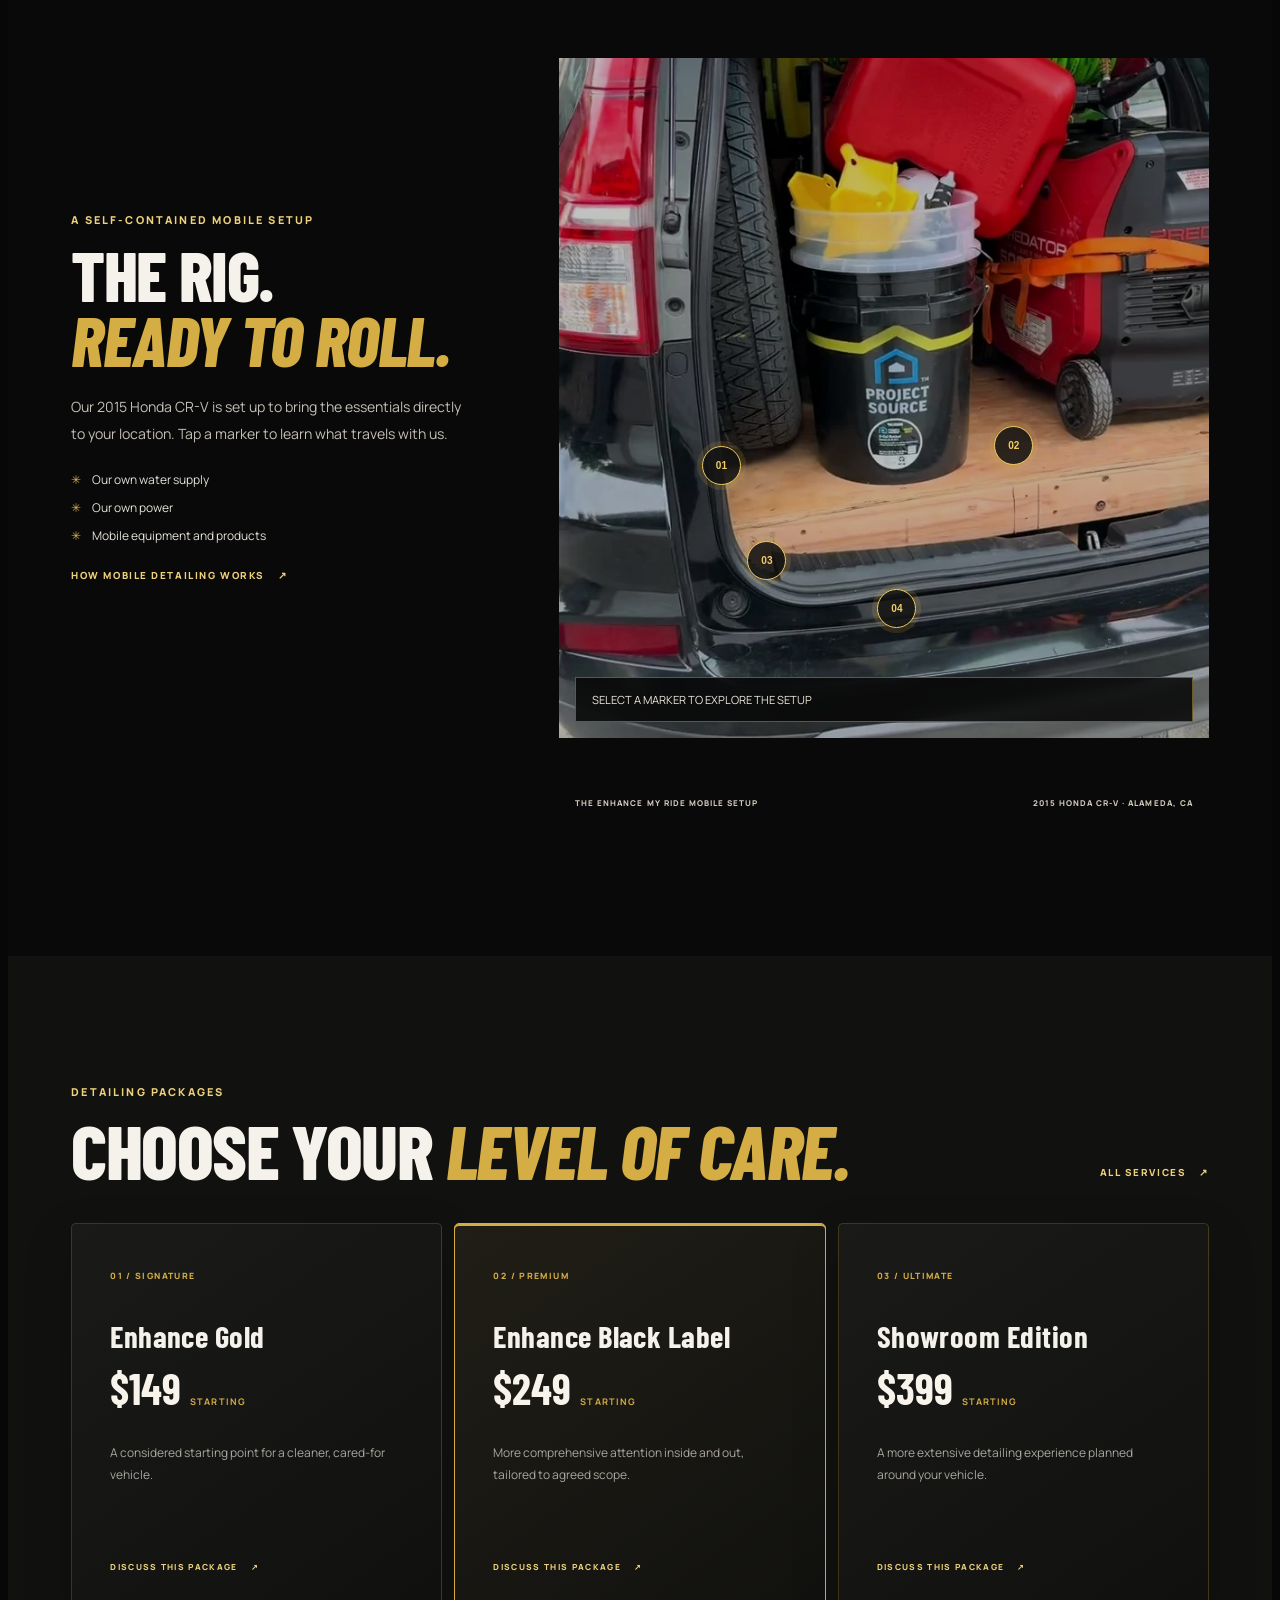
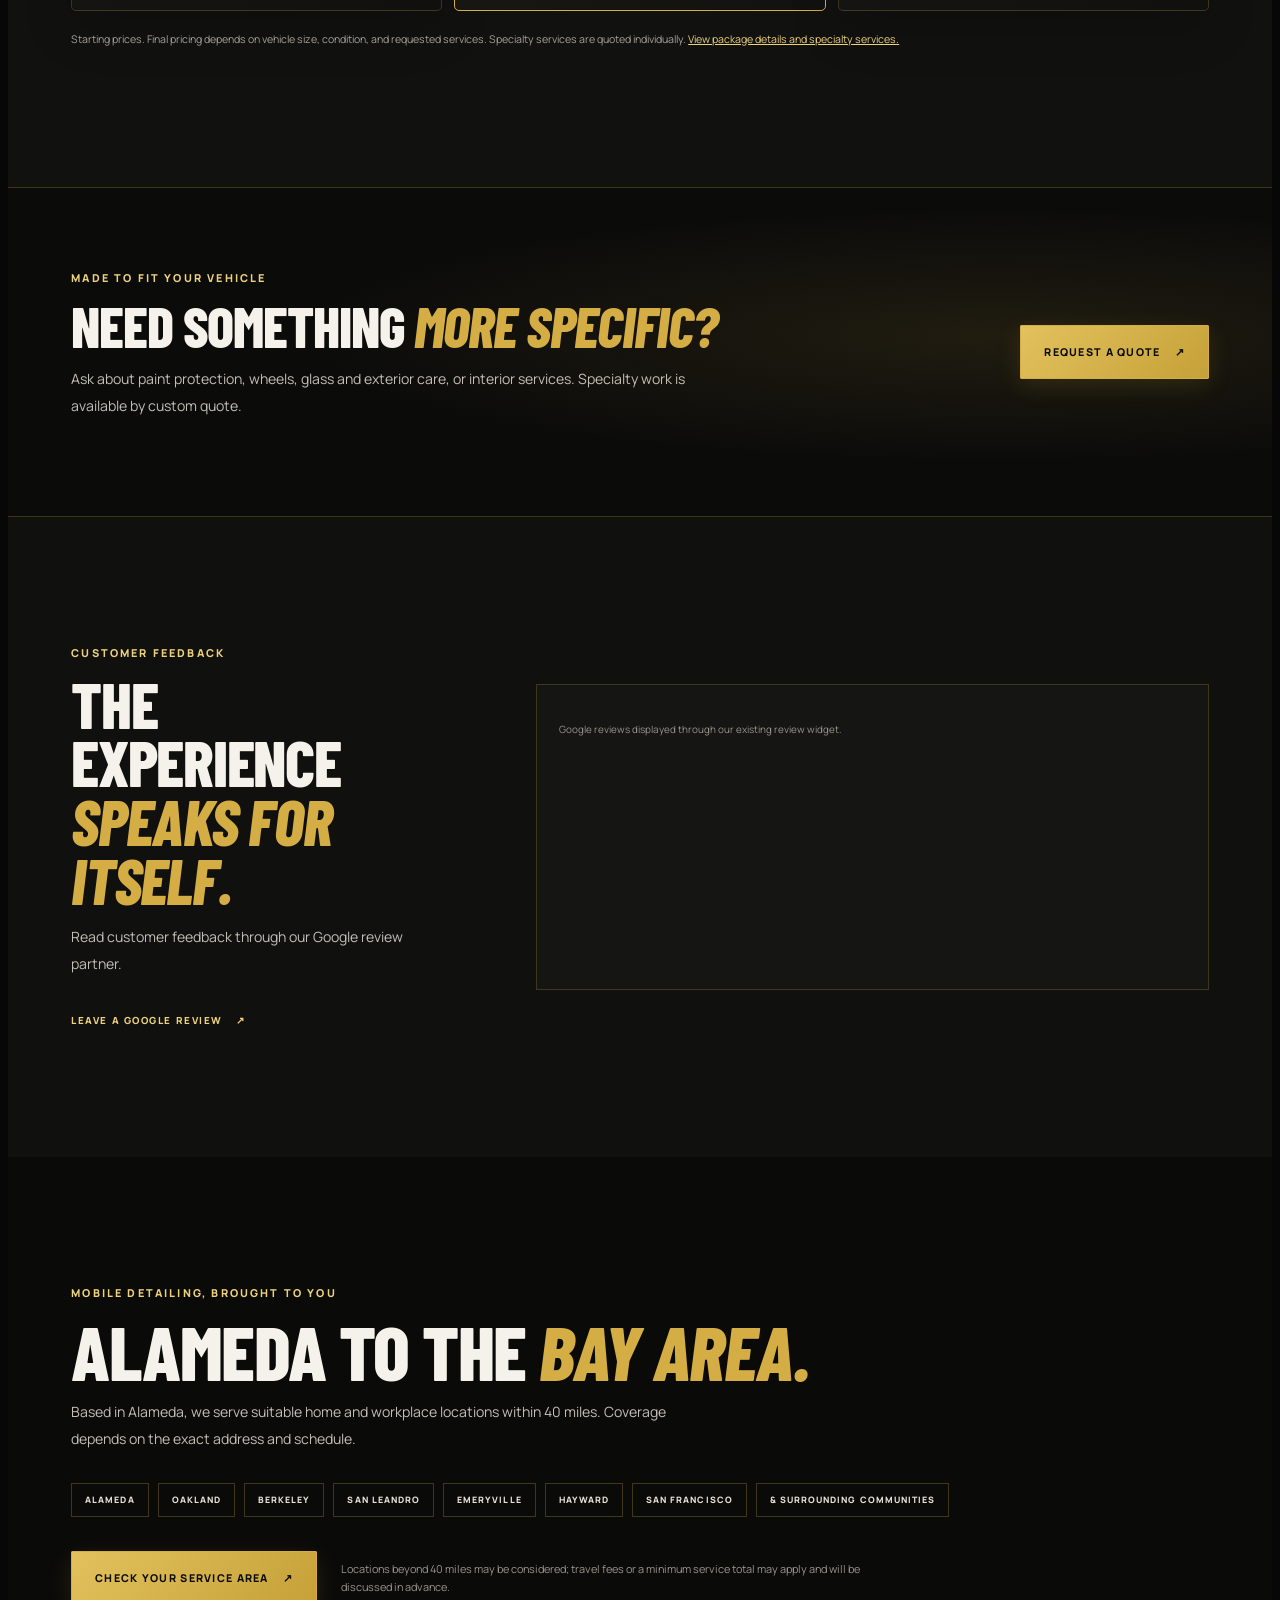
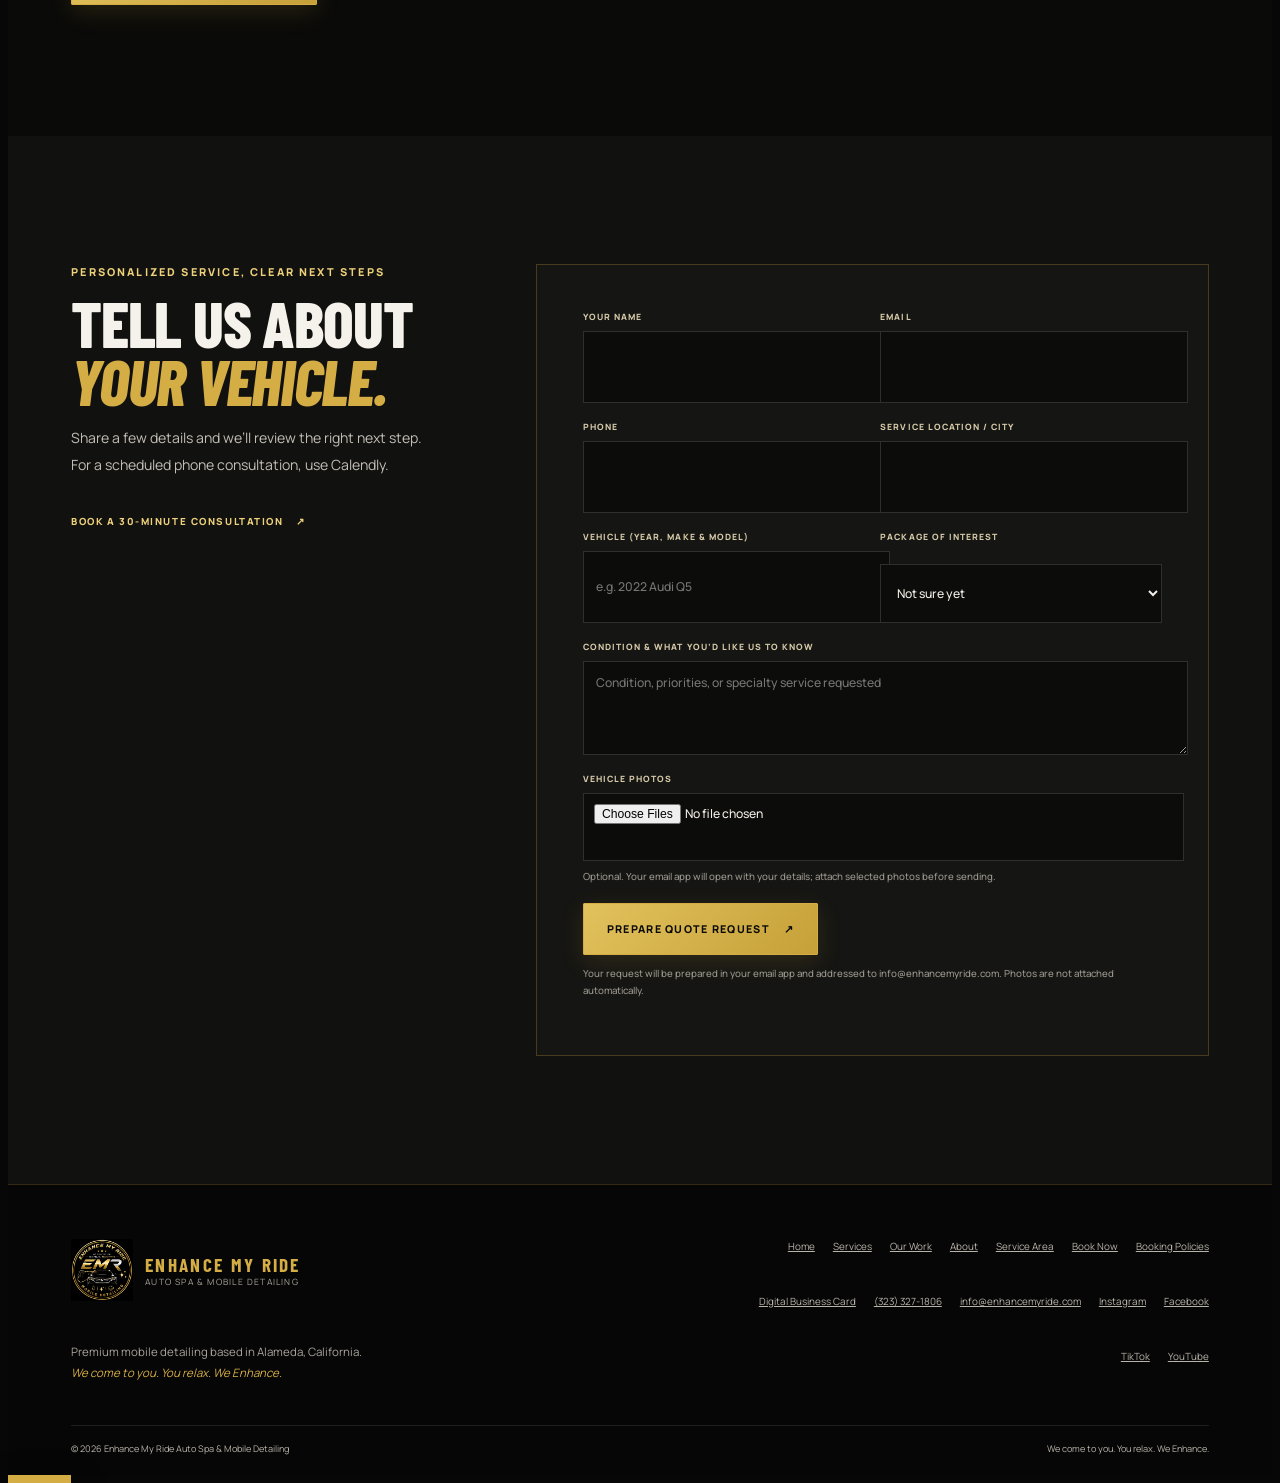
==== commit c032c1bc: "Refine the cinematic homepage and real work gallery" ====
--- a/index.html
+++ b/index.html
@@ -59,7 +59,7 @@
       </div>
       <div class="cinema-shade" aria-hidden="true"></div>
       <div class="cinema-copy">
-        <p class="eyebrow">Auto Spa &amp; Mobile Detailing · Alameda and the Bay Area</p>
+        <p class="eyebrow">Auto Spa &amp; Mobile Detailing</p>
         <h1 id="hero-title"><span>We come to you.</span> <span>You relax.</span> <em>We Enhance.</em></h1>
         <p class="hero-deck">A considered detail, at home or at work.<br>We bring our own water and power.</p>
         <div class="hero-actions"><a class="btn btn-gold" href="book-now.html">Book Your Detail <span aria-hidden="true">↗</span></a><a class="btn btn-ghost" href="index.html#quote-form">Ask Enhance <span aria-hidden="true">↗</span></a></div>
@@ -83,6 +83,14 @@
         <a class="work-card" href="gallery.html"><img src="images/optimized/gallery/IMG_3956.jpg" alt="Range Rover interior with red leather trim" width="450" height="600" loading="lazy"><span class="work-label"><small>INTERIOR · 02</small><b>THE CABIN.</b></span></a>
         <a class="work-card" href="gallery.html"><img src="images/optimized/gallery/IMG_4876.jpg" alt="Silver Lucid Air sedan after detailing" width="450" height="600" loading="lazy"><span class="work-label"><small>EXTERIOR · 03</small><b>THE FINISH.</b></span></a>
         <a class="work-card" href="gallery.html"><img src="images/optimized/gallery/IMG_3555.jpg" alt="Engine bay of a white Kia Soul" width="450" height="600" loading="lazy"><span class="work-label"><small>DETAIL · 04</small><b>THE DETAILS.</b></span></a>
+        <a class="work-card" href="gallery.html"><img src="images/optimized/gallery/IMG_3412.jpg" alt="Gray Tesla electric SUV photographed from the side." width="450" height="600" loading="lazy" decoding="async"><span class="work-label"><small>EXTERIOR · 05</small><b>TESLA SUV.</b></span></a>
+        <a class="work-card" href="gallery.html"><img src="images/optimized/gallery/IMG_3609.jpg" alt="Interior cabin detail in a Kia Soul." width="450" height="600" loading="lazy" decoding="async"><span class="work-label"><small>INTERIOR · 06</small><b>THE CABIN.</b></span></a>
+        <a class="work-card" href="gallery.html"><img src="images/optimized/gallery/IMG_3948.jpg" alt="White Range Rover parked on a stone driveway." width="450" height="600" loading="lazy" decoding="async"><span class="work-label"><small>EXTERIOR · 07</small><b>RANGE ROVER.</b></span></a>
+        <a class="work-card" href="gallery.html"><img src="images/optimized/gallery/IMG_4318-1.jpg" alt="Black Tesla Model X with its falcon doors open beneath redwood trees." width="450" height="600" loading="lazy" decoding="async"><span class="work-label"><small>EXTERIOR · 08</small><b>MODEL X.</b></span></a>
+        <a class="work-card" href="gallery.html"><img src="images/optimized/gallery/IMG_4559.jpg" alt="Silver Tesla Model X photographed with its doors and rear hatch open." width="450" height="600" loading="lazy" decoding="async"><span class="work-label"><small>VEHICLE · 09</small><b>MODEL X.</b></span></a>
+        <a class="work-card" href="gallery.html"><img src="images/optimized/gallery/IMG_3235.jpg" alt="Black Dodge Durango on a driveway." width="450" height="600" loading="lazy" decoding="async"><span class="work-label"><small>EXTERIOR · 10</small><b>DODGE DURANGO.</b></span></a>
+        <a class="work-card" href="gallery.html"><img src="images/optimized/gallery/IMG_4952.jpg" alt="Lexus SUV covered in thick snow foam during a pre-wash." width="450" height="600" loading="lazy" decoding="async"><span class="work-label"><small>PRE-WASH · 11</small><b>FOAM FIRST.</b></span></a>
+        <a class="work-card" href="gallery.html"><img src="images/optimized/gallery/IMG_4953.jpg" alt="Tan leather Lexus interior photographed through the open door." width="450" height="600" loading="lazy" decoding="async"><span class="work-label"><small>INTERIOR · 12</small><b>THE INTERIOR.</b></span></a>
       </div>
       <p class="gallery-note">Browse more real vehicles and detailing photos in the full gallery.</p>
     </section>
@@ -129,7 +137,7 @@
   </main>
 
   <footer class="site-footer"><div class="footer-main"><div class="footer-brand"><img src="images/enhance-my-ride-logo.webp?v=3" width="64" height="64" alt="Enhance My Ride logo" loading="lazy"><div><b>ENHANCE MY RIDE</b><small>AUTO SPA &amp; MOBILE DETAILING</small></div></div><p>Premium mobile detailing based in Alameda, California.<br><em>We come to you. You relax. We Enhance.</em></p><div class="footer-links"><a href="index.html">Home</a><a href="services.html">Services</a><a href="gallery.html">Our Work</a><a href="about.html">About</a><a href="service-area.html">Service Area</a><a href="book-now.html">Book Now</a><a href="booking-policies.html">Booking Policies</a><a href="scan.html">Digital Business Card</a><a href="tel:+13233271806">(323) 327-1806</a><a href="mailto:info@enhancemyride.com">info@enhancemyride.com</a><a href="https://www.instagram.com/enhancemyridemobiledetailing/" target="_blank" rel="noopener noreferrer">Instagram</a><a href="https://www.facebook.com/enhancemyridemobiledetailing/" target="_blank" rel="noopener noreferrer">Facebook</a><a href="https://www.tiktok.com/@enhancemyride" target="_blank" rel="noopener noreferrer">TikTok</a><a href="https://www.youtube.com/@enhancemyride" target="_blank" rel="noopener noreferrer">YouTube</a></div></div><div class="footer-bottom"><span>© <span id="current-year">2026</span> Enhance My Ride Auto Spa &amp; Mobile Detailing</span><span>We come to you. You relax. We Enhance.</span></div></footer>
-  <a class="floating-call" href="tel:+13233271806" aria-label="Call Enhance My Ride at (323) 327-1806">☎ <span>Call Now</span></a>
+  <a class="floating-call" href="tel:+13233271806" aria-label="Call Enhance My Ride at (323) 327-1806"><svg viewBox="0 0 24 24" aria-hidden="true"><path d="M6.6 10.8a15.1 15.1 0 0 0 6.6 6.6l2.2-2.2a1 1 0 0 1 1-.24 11.3 11.3 0 0 0 3.55.57 1 1 0 0 1 1 1V20a1 1 0 0 1-1 1C10.6 21 3 13.4 3 4a1 1 0 0 1 1-1h3.5a1 1 0 0 1 1 1 11.3 11.3 0 0 0 .57 3.55 1 1 0 0 1-.25 1l-2.22 2.25Z"/></svg><span>Call Now</span></a>
   <script src="https://elfsightcdn.com/platform.js" async></script>
   <script src="js/redesign.js" defer></script>
 </body>
